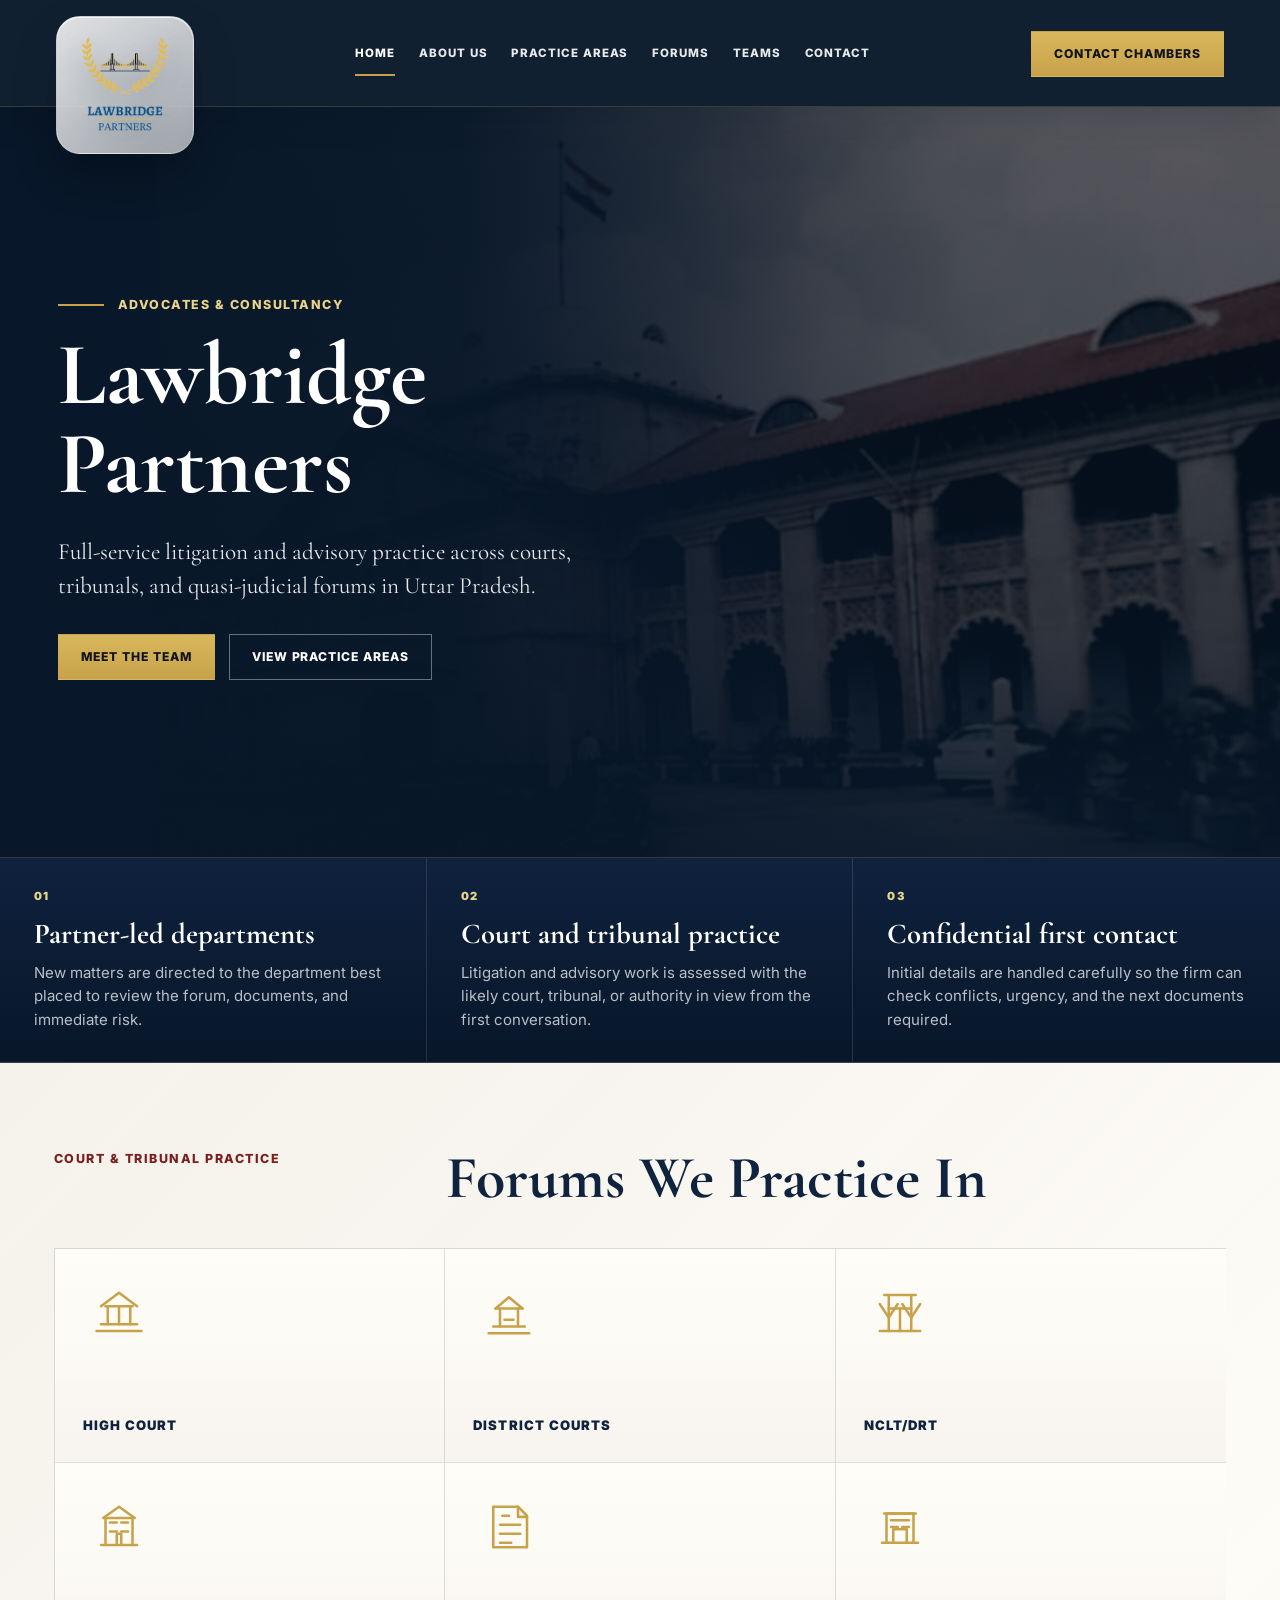
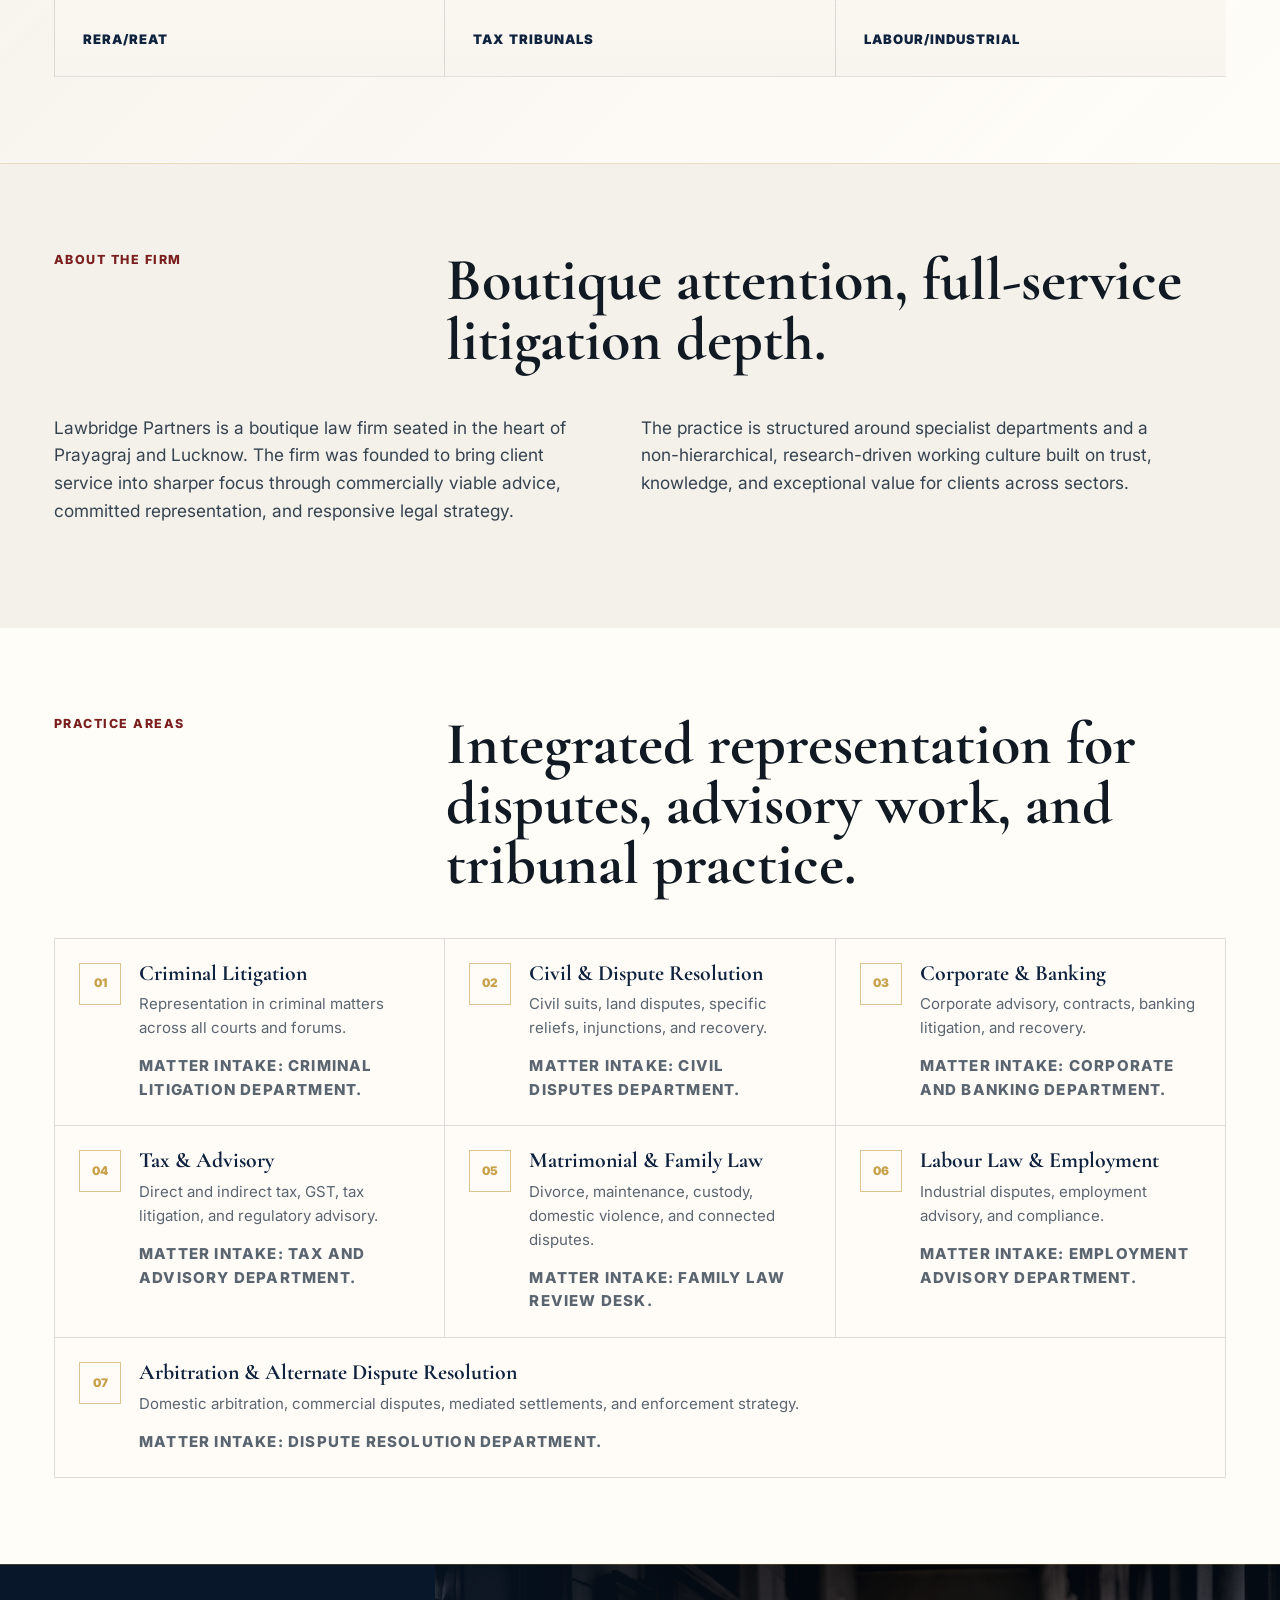
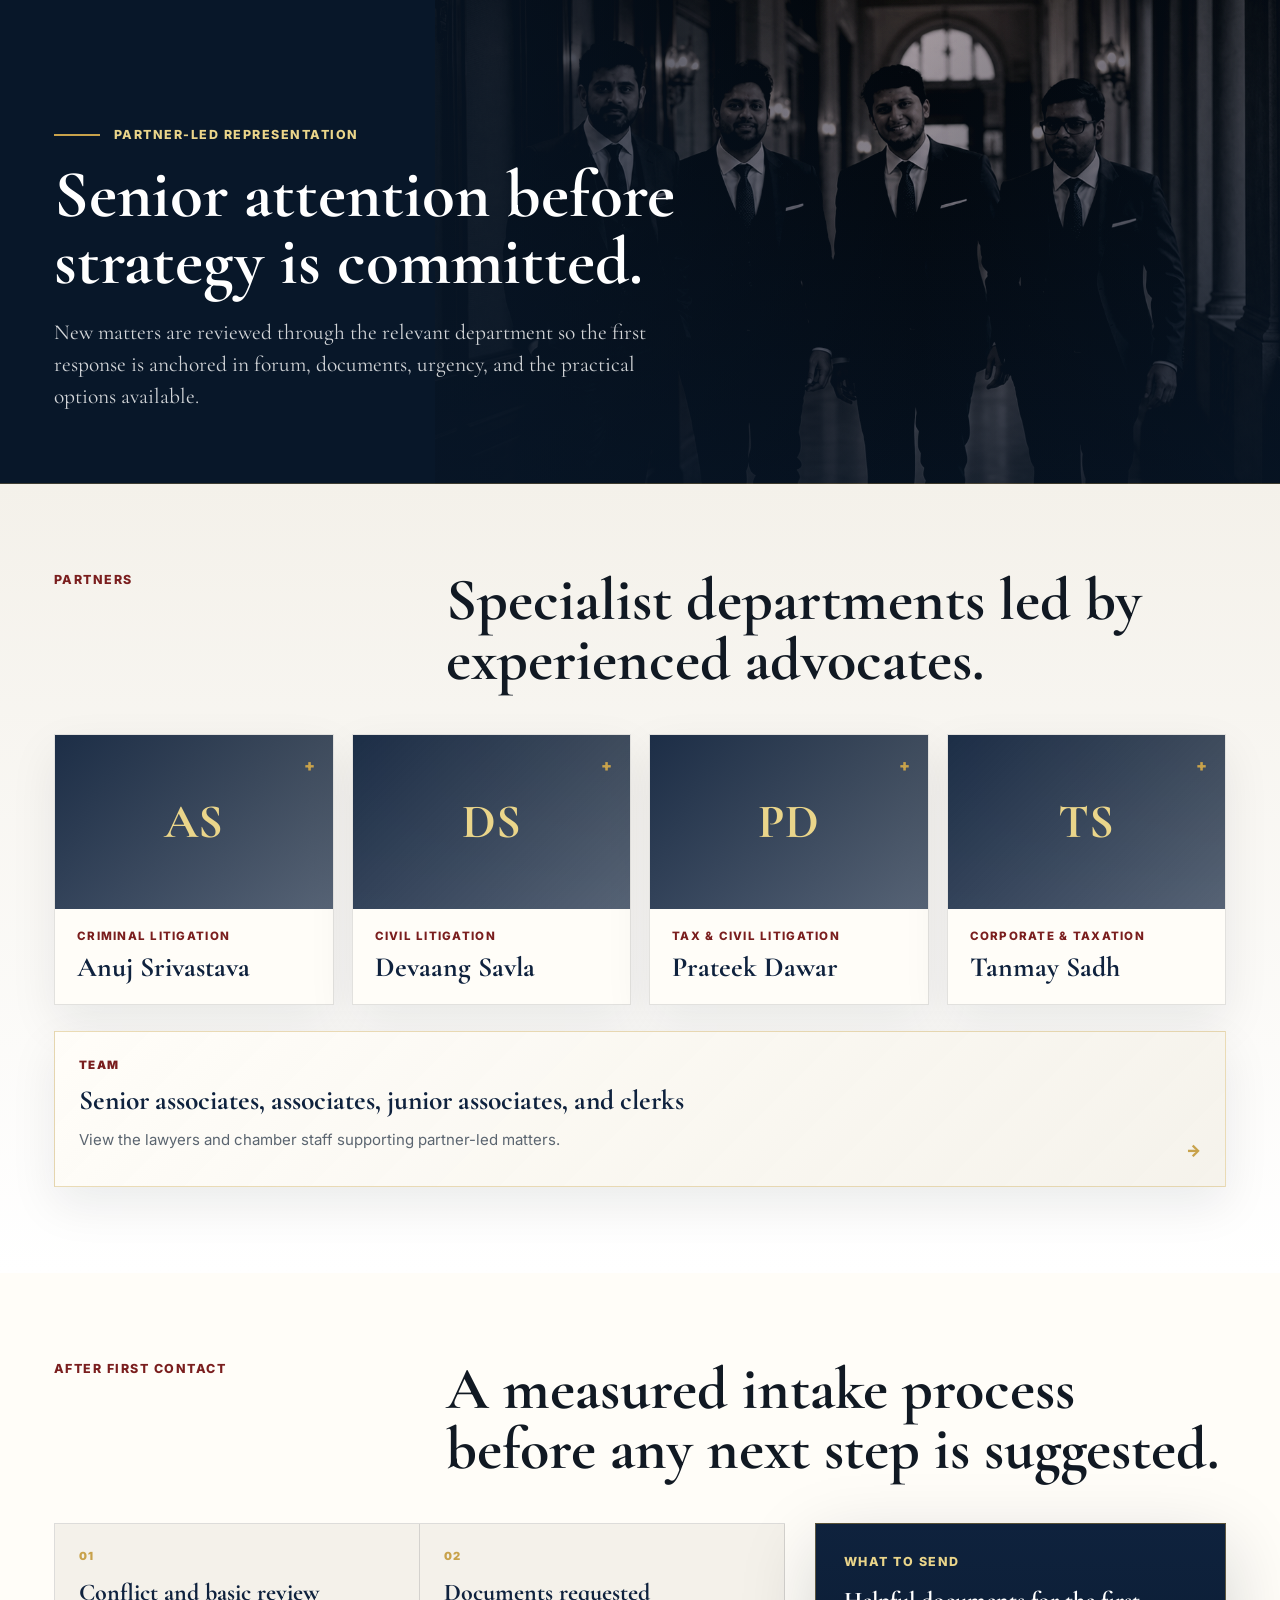
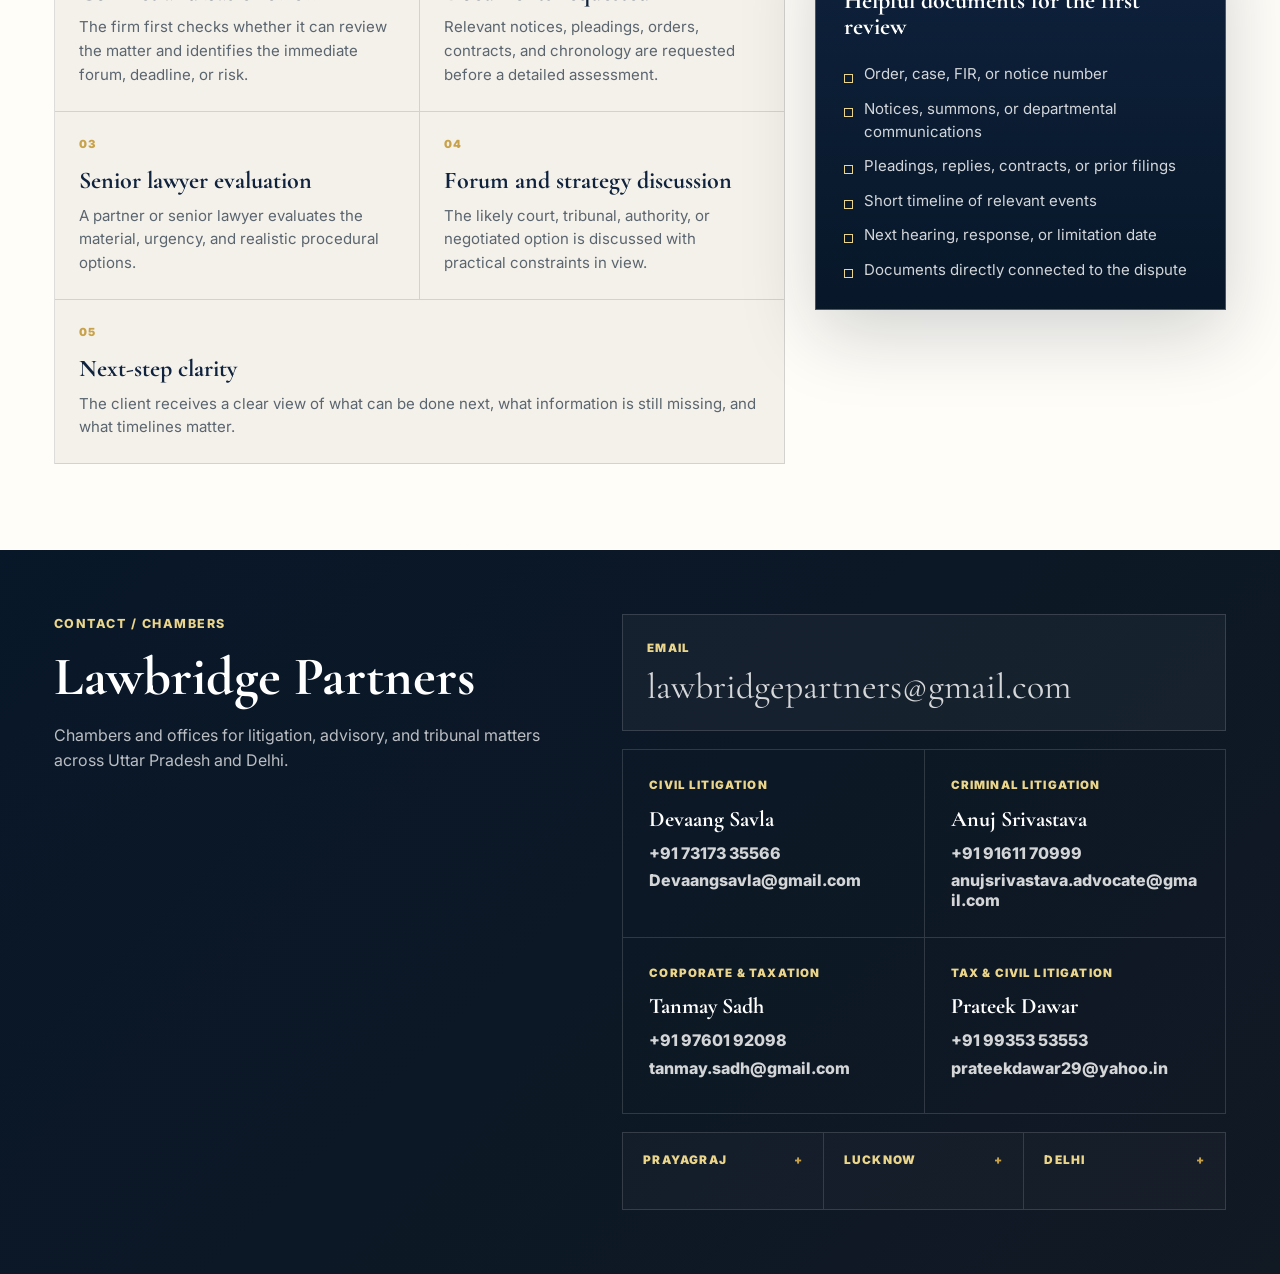
==== index.html @ be235911 "Add team page and refine contact hierarchy" ====
<!doctype html>
<html lang="en">
  <head>
    <meta charset="utf-8">
    <meta name="viewport" content="width=device-width, initial-scale=1">
    <title>Lawbridge Partners | Advocates & Consultancy</title>
    <meta
      name="description"
      content="Lawbridge Partners is a full-service litigation and advisory law firm based in Prayagraj and Lucknow, Uttar Pradesh."
    >
    <link rel="preconnect" href="https://fonts.googleapis.com">
    <link rel="preconnect" href="https://fonts.gstatic.com" crossorigin>
    <link
      href="https://fonts.googleapis.com/css2?family=Cormorant+Garamond:wght@500;600;700&family=Inter:wght@400;500;600;700&display=swap"
      rel="stylesheet"
    >
    <link rel="stylesheet" href="styles.css">
  </head>
  <body>
    <header class="site-header" aria-label="Primary navigation">
      <a class="brand-link" href="#top" aria-label="Lawbridge Partners home">
        <img src="assets/lawbridge-logo-header.png" alt="Lawbridge Partners" class="brand-logo">
      </a>
      <nav class="site-navigation" aria-label="Main menu">
        <a href="#top" aria-current="page">Home</a>
        <a href="#about">About Us</a>
        <a href="#practice">Practice Areas</a>
        <a href="#forums">Forums</a>
        <a href="#partners">Teams</a>
        <a href="#contact">Contact</a>
      </nav>
      <a class="header-action" href="#contact">Contact Chambers</a>
    </header>

    <main id="top">
      <section class="hero-section" aria-labelledby="hero-title">
        <div class="hero-copy">
          <p class="hero-label">Advocates & Consultancy</p>
          <h1 id="hero-title">Lawbridge Partners</h1>
          <p class="hero-lede">
            Full-service litigation and advisory practice across courts, tribunals, and
            quasi-judicial forums in Uttar Pradesh.
          </p>
          <div class="hero-actions" aria-label="Primary actions">
            <a class="primary-button" href="#partners">Meet the Team</a>
            <a class="secondary-button" href="#practice">View Practice Areas</a>
          </div>
        </div>
        <img
          class="hero-image"
          src="assets/allahabad-high-court-hero.png"
          alt="Allahabad High Court frontage treated as a dark institutional hero image"
        >
      </section>

      <section class="decision-band" aria-label="How Lawbridge Partners receives new matters">
        <article>
          <span>01</span>
          <h2>Partner-led departments</h2>
          <p>New matters are directed to the department best placed to review the forum, documents, and immediate risk.</p>
        </article>
        <article>
          <span>02</span>
          <h2>Court and tribunal practice</h2>
          <p>Litigation and advisory work is assessed with the likely court, tribunal, or authority in view from the first conversation.</p>
        </article>
        <article>
          <span>03</span>
          <h2>Confidential first contact</h2>
          <p>Initial details are handled carefully so the firm can check conflicts, urgency, and the next documents required.</p>
        </article>
      </section>

      <section class="forum-strip" id="forums" aria-labelledby="forums-title">
        <div class="forum-strip-heading">
          <p class="section-label">Court & Tribunal Practice</p>
          <h2 id="forums-title">Forums We Practice In</h2>
        </div>
        <ul class="forum-items">
          <li>
            <svg class="forum-glyph" viewBox="0 0 64 64" aria-hidden="true" focusable="false">
              <path d="M12 48h40" />
              <path d="M16 42h32" />
              <path d="M20 26h24" />
              <path d="M22 42V26" />
              <path d="M32 42V26" />
              <path d="M42 42V26" />
              <path d="M16 26 32 14l16 12" />
            </svg>
            <span>High Court</span>
          </li>
          <li>
            <svg class="forum-glyph" viewBox="0 0 64 64" aria-hidden="true" focusable="false">
              <path d="M14 50h36" />
              <path d="M18 44h28" />
              <path d="M20 28h24" />
              <path d="M24 44V28" />
              <path d="M40 44V28" />
              <path d="M20 28 32 18l12 10" />
              <path d="M28 38h8" />
            </svg>
            <span>District Courts</span>
          </li>
          <li>
            <svg class="forum-glyph" viewBox="0 0 64 64" aria-hidden="true" focusable="false">
              <path d="M18 16h28" />
              <path d="M22 16v32" />
              <path d="M42 16v32" />
              <path d="M14 48h36" />
              <path d="M22 28h20" />
              <path d="M32 28v20" />
              <path d="M14 24l8 12 8-12" />
              <path d="M34 24l8 12 8-12" />
            </svg>
            <span>NCLT/DRT</span>
          </li>
          <li>
            <svg class="forum-glyph" viewBox="0 0 64 64" aria-hidden="true" focusable="false">
              <path d="M16 48h32" />
              <path d="M20 48V24h24v24" />
              <path d="M24 28h6" />
              <path d="M34 28h6" />
              <path d="M24 36h6" />
              <path d="M34 36h6" />
              <path d="M30 48V38h4v10" />
              <path d="M18 24 32 14l14 10" />
            </svg>
            <span>RERA/REAT</span>
          </li>
          <li>
            <svg class="forum-glyph" viewBox="0 0 64 64" aria-hidden="true" focusable="false">
              <path d="M18 14h22l8 8v28H18z" />
              <path d="M40 14v9h8" />
              <path d="M24 30h18" />
              <path d="M24 38h18" />
              <path d="M24 46h10" />
              <path d="M26 22h6" />
            </svg>
            <span>Tax Tribunals</span>
          </li>
          <li>
            <svg class="forum-glyph" viewBox="0 0 64 64" aria-hidden="true" focusable="false">
              <path d="M16 46h32" />
              <path d="M20 46V20h24v26" />
              <path d="M26 46V34h12v12" />
              <path d="M24 26h16" />
              <path d="M24 32h6" />
              <path d="M34 32h6" />
              <path d="M18 20h28" />
            </svg>
            <span>Labour/Industrial</span>
          </li>
        </ul>
      </section>

      <section class="content-section about-section" id="about" aria-labelledby="about-title">
        <div class="section-heading">
          <p class="section-label">About the Firm</p>
          <h2 id="about-title">Boutique attention, full-service litigation depth.</h2>
        </div>
        <div class="about-grid">
          <p>
            Lawbridge Partners is a boutique law firm seated in the heart of Prayagraj and
            Lucknow. The firm was founded to bring client service into sharper focus through
            commercially viable advice, committed representation, and responsive legal strategy.
          </p>
          <p>
            The practice is structured around specialist departments and a non-hierarchical,
            research-driven working culture built on trust, knowledge, and exceptional value for
            clients across sectors.
          </p>
        </div>
      </section>

      <section class="content-section practice-section" id="practice" aria-labelledby="practice-title">
        <div class="section-heading">
          <p class="section-label">Practice Areas</p>
          <h2 id="practice-title">Integrated representation for disputes, advisory work, and tribunal practice.</h2>
        </div>
        <div class="practice-grid">
          <article class="practice-card">
            <span class="practice-icon" aria-hidden="true">01</span>
            <div>
              <h3>Criminal Litigation</h3>
              <p>Representation in criminal matters across all courts and forums.</p>
              <p class="practice-routing">Matter intake: criminal litigation department.</p>
            </div>
          </article>
          <article class="practice-card">
            <span class="practice-icon" aria-hidden="true">02</span>
            <div>
              <h3>Civil & Dispute Resolution</h3>
              <p>Civil suits, land disputes, specific reliefs, injunctions, and recovery.</p>
              <p class="practice-routing">Matter intake: civil disputes department.</p>
            </div>
          </article>
          <article class="practice-card">
            <span class="practice-icon" aria-hidden="true">03</span>
            <div>
              <h3>Corporate & Banking</h3>
              <p>Corporate advisory, contracts, banking litigation, and recovery.</p>
              <p class="practice-routing">Matter intake: corporate and banking department.</p>
            </div>
          </article>
          <article class="practice-card">
            <span class="practice-icon" aria-hidden="true">04</span>
            <div>
              <h3>Tax & Advisory</h3>
              <p>Direct and indirect tax, GST, tax litigation, and regulatory advisory.</p>
              <p class="practice-routing">Matter intake: tax and advisory department.</p>
            </div>
          </article>
          <article class="practice-card">
            <span class="practice-icon" aria-hidden="true">05</span>
            <div>
              <h3>Matrimonial & Family Law</h3>
              <p>Divorce, maintenance, custody, domestic violence, and connected disputes.</p>
              <p class="practice-routing">Matter intake: family law review desk.</p>
            </div>
          </article>
          <article class="practice-card">
            <span class="practice-icon" aria-hidden="true">06</span>
            <div>
              <h3>Labour Law & Employment</h3>
              <p>Industrial disputes, employment advisory, and compliance.</p>
              <p class="practice-routing">Matter intake: employment advisory department.</p>
            </div>
          </article>
          <article class="practice-card practice-card-wide">
            <span class="practice-icon" aria-hidden="true">07</span>
            <div>
              <h3>Arbitration & Alternate Dispute Resolution</h3>
              <p>Domestic arbitration, commercial disputes, mediated settlements, and enforcement strategy.</p>
              <p class="practice-routing">Matter intake: dispute resolution department.</p>
            </div>
          </article>
        </div>
      </section>

      <section class="partner-led-visual-section" aria-labelledby="partner-led-title">
        <img
          src="assets/partners-led-silhouette.png"
          alt="Four Lawbridge Partners in a court corridor, treated as a dark silhouette"
          class="partner-led-image"
        >
        <div class="partner-led-content">
          <p class="hero-label">Partner-Led Representation</p>
          <h2 id="partner-led-title">Senior attention before strategy is committed.</h2>
          <p>
            New matters are reviewed through the relevant department so the first response is
            anchored in forum, documents, urgency, and the practical options available.
          </p>
        </div>
      </section>

      <section class="content-section partners-section" id="partners" aria-labelledby="partners-title">
        <div class="section-heading">
          <p class="section-label">Partners</p>
          <h2 id="partners-title">Specialist departments led by experienced advocates.</h2>
        </div>
        <div class="partners-list">
          <details class="partner-card">
            <summary>
              <span class="partner-monogram" aria-hidden="true">AS</span>
              <span class="partner-summary">
                <span>Criminal Litigation</span>
                <strong>Anuj Srivastava</strong>
              </span>
            </summary>
            <div class="partner-copy">
              <span>Criminal Litigation</span>
              <h3>Anuj Srivastava</h3>
              <p>Founding Partner heading criminal litigation before the High Court and District/Sessions Courts.</p>
              <p class="partner-detail">Profile preview: criminal litigation, court craft, land-related disputes, development authority matters, state corporation disputes, and motor accident claims.</p>
            </div>
          </details>
          <details class="partner-card">
            <summary>
              <span class="partner-monogram" aria-hidden="true">DS</span>
              <span class="partner-summary">
                <span>Civil Litigation</span>
                <strong>Devaang Savla</strong>
              </span>
            </summary>
            <div class="partner-copy">
              <span>Civil Litigation</span>
              <h3>Devaang Savla</h3>
              <p>Founding Partner heading civil litigation, with advanced study at the University of Oxford.</p>
              <p class="partner-detail">Profile preview: civil litigation, procedural strategy, legal education, constitutional and procedural writing, and dispute preparation across forums.</p>
            </div>
          </details>
          <details class="partner-card">
            <summary>
              <span class="partner-monogram" aria-hidden="true">PD</span>
              <span class="partner-summary">
                <span>Tax & Civil Litigation</span>
                <strong>Prateek Dawar</strong>
              </span>
            </summary>
            <div class="partner-copy">
              <span>Tax & Civil Litigation</span>
              <h3>Prateek Dawar</h3>
              <p>Panel counsel for Central Goods and Services Tax Department before the Allahabad High Court.</p>
              <p class="partner-detail">Profile preview: complex civil and tax litigation, GST department matters, High Court representation, and forum diversification.</p>
            </div>
          </details>
          <details class="partner-card">
            <summary>
              <span class="partner-monogram" aria-hidden="true">TS</span>
              <span class="partner-summary">
                <span>Corporate & Taxation</span>
                <strong>Tanmay Sadh</strong>
              </span>
            </summary>
            <div class="partner-copy">
              <span>Corporate & Taxation</span>
              <h3>Tanmay Sadh</h3>
              <p>Heads the corporate and taxation team across advisory, litigation, and tribunal practice.</p>
              <p class="partner-detail">Profile preview: direct and indirect taxation, corporate litigation, GST, insolvency, banking, real estate, and tribunal practice.</p>
            </div>
          </details>
        </div>
        <div class="team-link-panel" aria-label="Lawbridge wider team links">
          <a class="team-link-card" href="team.html#team">
            <span>Team</span>
            <strong>Senior associates, associates, junior associates, and clerks</strong>
            <em>View the lawyers and chamber staff supporting partner-led matters.</em>
          </a>
        </div>
      </section>

      <section class="content-section intake-section" aria-labelledby="intake-title">
        <div class="section-heading">
          <p class="section-label">After First Contact</p>
          <h2 id="intake-title">A measured intake process before any next step is suggested.</h2>
        </div>
        <div class="intake-grid">
          <div class="process-list" aria-label="What happens after contacting Lawbridge Partners">
            <article>
              <span>01</span>
              <h3>Conflict and basic review</h3>
              <p>The firm first checks whether it can review the matter and identifies the immediate forum, deadline, or risk.</p>
            </article>
            <article>
              <span>02</span>
              <h3>Documents requested</h3>
              <p>Relevant notices, pleadings, orders, contracts, and chronology are requested before a detailed assessment.</p>
            </article>
            <article>
              <span>03</span>
              <h3>Senior lawyer evaluation</h3>
              <p>A partner or senior lawyer evaluates the material, urgency, and realistic procedural options.</p>
            </article>
            <article>
              <span>04</span>
              <h3>Forum and strategy discussion</h3>
              <p>The likely court, tribunal, authority, or negotiated option is discussed with practical constraints in view.</p>
            </article>
            <article>
              <span>05</span>
              <h3>Next-step clarity</h3>
              <p>The client receives a clear view of what can be done next, what information is still missing, and what timelines matter.</p>
            </article>
          </div>
          <aside class="send-checklist" aria-labelledby="send-checklist-title">
            <p class="section-label">What to Send</p>
            <h3 id="send-checklist-title">Helpful documents for the first review</h3>
            <ul>
              <li>Order, case, FIR, or notice number</li>
              <li>Notices, summons, or departmental communications</li>
              <li>Pleadings, replies, contracts, or prior filings</li>
              <li>Short timeline of relevant events</li>
              <li>Next hearing, response, or limitation date</li>
              <li>Documents directly connected to the dispute</li>
            </ul>
          </aside>
        </div>
      </section>

      <section class="contact-section" id="contact" aria-labelledby="contact-title">
        <div class="contact-heading">
          <p class="section-label">Contact / Chambers</p>
          <h2 id="contact-title">Lawbridge Partners</h2>
          <p>
            Chambers and offices for litigation, advisory, and tribunal matters across
            Uttar Pradesh and Delhi.
          </p>
        </div>
        <div class="contact-panel" aria-label="Contact details">
          <div class="contact-email-card">
            <span>Email</span>
            <a href="mailto:lawbridgepartners@gmail.com">lawbridgepartners@gmail.com</a>
          </div>
          <div class="partner-direct-grid" aria-label="Partner direct lines">
            <article class="partner-direct-card">
              <span>Civil Litigation</span>
              <h3>Devaang Savla</h3>
              <div class="partner-direct-links">
                <a href="tel:+917317335566">+91 73173 35566</a>
                <a href="mailto:Devaangsavla@gmail.com">Devaangsavla@gmail.com</a>
              </div>
            </article>
            <article class="partner-direct-card">
              <span>Criminal Litigation</span>
              <h3>Anuj Srivastava</h3>
              <div class="partner-direct-links">
                <a href="tel:+919161170999">+91 91611 70999</a>
                <a href="mailto:anujsrivastava.advocate@gmail.com">anujsrivastava.advocate@gmail.com</a>
              </div>
            </article>
            <article class="partner-direct-card">
              <span>Corporate &amp; Taxation</span>
              <h3>Tanmay Sadh</h3>
              <div class="partner-direct-links">
                <a href="tel:+919760192098">+91 97601 92098</a>
                <a href="mailto:tanmay.sadh@gmail.com">tanmay.sadh@gmail.com</a>
              </div>
            </article>
            <article class="partner-direct-card">
              <span>Tax &amp; Civil Litigation</span>
              <h3>Prateek Dawar</h3>
              <div class="partner-direct-links">
                <a href="tel:+919935353553">+91 99353 53553</a>
                <a href="mailto:prateekdawar29@yahoo.in">prateekdawar29@yahoo.in</a>
              </div>
            </article>
          </div>
          <div class="contact-office-grid" aria-label="Office addresses">
            <details class="contact-card">
              <summary>Prayagraj</summary>
              <p>Ground Floor, 18 Patrika Marg, Civil Lines, Prayagraj - 211001, Uttar Pradesh (India).</p>
            </details>
            <details class="contact-card">
              <summary>Lucknow</summary>
              <p>9/13, Vikas Nagar, Lucknow - 226022, Uttar Pradesh (India).</p>
              <p>153, Balajipuram, Matiyari, Near Jeep Showroom, Faizabad Rd., Lucknow - 226028, Uttar Pradesh (India).</p>
            </details>
            <details class="contact-card">
              <summary>Delhi</summary>
              <p>E-350, GF &amp; LGF, East of Kailash, New Delhi 110065.</p>
            </details>
          </div>
        </div>
      </section>
    </main>
  </body>
</html>
---- styles.css ----
:root {
  --ink: #111923;
  --legal-blue: #0f223e;
  --legal-blue-deep: #081729;
  --legal-blue-soft: #16375e;
  --brass: #c8a24b;
  --brass-soft: #ead58a;
  --maroon: #7a1e1e;
  --stone: #f4f1ea;
  --paper: #fffdf8;
  --white: #ffffff;
  --line: rgba(17, 25, 35, 0.14);
  --dark-line: rgba(255, 255, 255, 0.14);
  --muted-text: #5b6570;
  --dark-muted: rgba(255, 255, 255, 0.72);
  --shadow: 0 24px 70px rgba(8, 23, 41, 0.18);
  --serif: "Cormorant Garamond", Georgia, serif;
  --sans: "Inter", Arial, sans-serif;
}

* {
  box-sizing: border-box;
}

html {
  scroll-behavior: smooth;
}

body {
  margin: 0;
  background: var(--paper);
  color: var(--ink);
  font-family: var(--sans);
  font-size: 16px;
  line-height: 1.6;
}

main {
  overflow-x: clip;
}

img {
  max-width: 100%;
}

a {
  color: inherit;
  text-decoration: none;
}

a:focus-visible {
  outline: 3px solid var(--brass-soft);
  outline-offset: 4px;
}

#about,
#forums,
#practice,
#partners,
#team,
#contact,
#top {
  scroll-margin-top: 118px;
}

.site-header {
  position: sticky;
  top: 0;
  z-index: 20;
  display: grid;
  grid-template-columns: auto minmax(0, 1fr) auto;
  align-items: center;
  gap: 28px;
  min-height: 96px;
  padding: 8px 56px 6px;
  border-bottom: 1px solid rgba(200, 162, 75, 0.22);
  background: rgba(8, 23, 41, 0.96);
  box-shadow: 0 12px 30px rgba(8, 23, 41, 0.18);
  backdrop-filter: blur(16px);
}

.brand-link {
  position: relative;
  z-index: 2;
  display: inline-flex;
  justify-content: center;
  align-items: center;
  width: 138px;
  height: 138px;
  min-height: 138px;
  margin: 8px 0 -54px;
  border: 1px solid rgba(255, 255, 255, 0.26);
  border-radius: 24px;
  background:
    linear-gradient(145deg, rgba(255, 255, 255, 0.82), rgba(255, 255, 255, 0.42)),
    rgba(255, 255, 255, 0.32);
  box-shadow:
    inset 0 1px 0 rgba(255, 255, 255, 0.78),
    0 22px 40px rgba(0, 0, 0, 0.28);
  backdrop-filter: blur(18px);
  overflow: hidden;
}

.brand-logo {
  display: block;
  width: 116px;
  height: 116px;
  margin: 0;
  object-fit: contain;
  object-position: center;
  filter: drop-shadow(0 10px 12px rgba(8, 23, 41, 0.22));
}

.site-navigation {
  display: flex;
  flex-wrap: wrap;
  justify-content: center;
  gap: 4px 24px;
  color: rgba(255, 255, 255, 0.9);
  font-size: 0.72rem;
  font-weight: 800;
  letter-spacing: 0.08em;
  text-transform: uppercase;
}

.site-navigation a {
  min-height: 44px;
  display: inline-flex;
  align-items: center;
  border-bottom: 2px solid transparent;
  transition: color 180ms ease, border-color 180ms ease;
}

.site-navigation a:hover,
.site-navigation a[aria-current="page"] {
  border-color: var(--brass);
  color: var(--white);
}

.header-action,
.primary-button,
.secondary-button,
.partner-copy a {
  display: inline-flex;
  align-items: center;
  justify-content: center;
  min-height: 46px;
  padding: 0 22px;
  border: 1px solid transparent;
  font-size: 0.76rem;
  font-weight: 800;
  letter-spacing: 0.08em;
  text-transform: uppercase;
  transition: color 180ms ease, border-color 180ms ease, background 180ms ease, transform 180ms ease;
}

.header-action,
.primary-button {
  background: linear-gradient(180deg, #d8b75c, var(--brass));
  color: #111318;
}

.header-action:hover,
.primary-button:hover,
.partner-copy a:hover {
  transform: translateY(-1px);
}

.secondary-button {
  border-color: rgba(255, 255, 255, 0.38);
  color: var(--white);
}

.secondary-button:hover {
  border-color: var(--brass-soft);
  color: var(--brass-soft);
  transform: translateY(-1px);
}

.hero-section {
  position: relative;
  isolation: isolate;
  display: grid;
  align-items: center;
  min-height: calc(100svh - 150px);
  padding: 82px 58px 78px;
  overflow: hidden;
  background: var(--legal-blue-deep);
}

.hero-section::before,
.hero-section::after {
  content: "";
  position: absolute;
  inset: 0;
  pointer-events: none;
}

.hero-section::before {
  z-index: -2;
  background:
    linear-gradient(90deg, rgba(8, 23, 41, 0.99) 0%, rgba(8, 23, 41, 0.94) 36%, rgba(8, 23, 41, 0.68) 54%, rgba(8, 23, 41, 0.28) 76%, rgba(8, 23, 41, 0.12) 100%),
    linear-gradient(180deg, rgba(8, 23, 41, 0.28), rgba(8, 23, 41, 0.74));
}

.hero-section::after {
  z-index: -1;
  background:
    linear-gradient(180deg, rgba(8, 23, 41, 0) 72%, rgba(8, 23, 41, 0.58) 100%),
    linear-gradient(90deg, rgba(8, 23, 41, 0.72) 0%, rgba(8, 23, 41, 0.28) 34%, rgba(8, 23, 41, 0) 64%, rgba(8, 23, 41, 0.2) 100%);
}

.hero-image {
  position: absolute;
  inset: 0 0 0 12%;
  z-index: -3;
  width: 88%;
  height: 100%;
  max-width: none;
  object-fit: cover;
  object-position: right center;
  opacity: 0.95;
}

.hero-copy,
.content-section,
.contact-section {
  position: relative;
  z-index: 1;
  min-width: 0;
}

.hero-copy {
  max-width: 650px;
}

.hero-label,
.section-label {
  margin: 0 0 16px;
  color: var(--maroon);
  font-size: 0.78rem;
  font-weight: 800;
  letter-spacing: 0.12em;
  text-transform: uppercase;
}

.hero-label {
  display: inline-flex;
  align-items: center;
  gap: 14px;
  color: var(--brass-soft);
}

.hero-label::before {
  content: "";
  width: 46px;
  height: 2px;
  background: var(--brass);
}

h1,
h2,
h3,
p {
  margin-top: 0;
}

h1,
h2,
h3 {
  color: var(--ink);
  font-family: var(--serif);
  font-weight: 700;
  line-height: 1;
}

h1 {
  margin-bottom: 26px;
  color: var(--white);
  font-size: 5.55rem;
  overflow-wrap: break-word;
}

.hero-lede {
  max-width: 560px;
  margin-bottom: 30px;
  color: rgba(255, 255, 255, 0.9);
  font-family: var(--serif);
  font-size: 1.45rem;
  line-height: 1.48;
}

.hero-actions {
  display: flex;
  flex-wrap: wrap;
  gap: 14px;
}

.decision-band {
  display: grid;
  grid-template-columns: repeat(3, minmax(0, 1fr));
  border-top: 1px solid rgba(200, 162, 75, 0.24);
  border-bottom: 1px solid rgba(200, 162, 75, 0.24);
  background:
    linear-gradient(180deg, rgba(15, 34, 62, 0.98), rgba(8, 23, 41, 0.98)),
    var(--legal-blue-deep);
  color: var(--white);
}

.decision-band article {
  min-height: 168px;
  padding: 30px 34px;
  border-right: 1px solid rgba(255, 255, 255, 0.12);
}

.decision-band article:last-child {
  border-right: 0;
}

.decision-band span,
.process-list span {
  display: block;
  margin-bottom: 14px;
  color: var(--brass-soft);
  font-size: 0.7rem;
  font-weight: 900;
  letter-spacing: 0.12em;
  text-transform: uppercase;
}

.decision-band h2 {
  margin-bottom: 12px;
  color: var(--white);
  font-size: 1.8rem;
}

.decision-band p {
  margin-bottom: 0;
  color: var(--dark-muted);
  font-size: 0.94rem;
  line-height: 1.58;
}

.forum-strip {
  display: grid;
  gap: 40px;
  padding: 86px 54px;
  border-bottom: 1px solid rgba(200, 162, 75, 0.28);
  background:
    linear-gradient(135deg, rgba(244, 241, 234, 0.96), rgba(255, 253, 248, 0.98)),
    var(--paper);
}

.forum-strip-heading {
  display: grid;
  grid-template-columns: minmax(210px, 0.3fr) minmax(0, 0.7fr);
  gap: 58px;
  align-items: start;
}

.forum-strip-heading .section-label {
  margin: 0;
}

.forum-strip-heading h2 {
  max-width: 880px;
  margin-bottom: 0;
  color: var(--legal-blue);
  font-size: 3.75rem;
  line-height: 0.98;
}

.forum-items {
  display: grid;
  grid-template-columns: repeat(3, minmax(0, 1fr));
  margin: 0;
  padding: 0;
  list-style: none;
  border-top: 1px solid rgba(17, 25, 35, 0.13);
  border-left: 1px solid rgba(17, 25, 35, 0.13);
}

.forum-items li {
  display: flex;
  flex-direction: column;
  justify-content: space-between;
  min-height: 214px;
  padding: 28px;
  border-right: 1px solid rgba(17, 25, 35, 0.13);
  border-bottom: 1px solid rgba(17, 25, 35, 0.13);
  background:
    linear-gradient(180deg, rgba(255, 253, 248, 0.9), rgba(244, 241, 234, 0.66)),
    var(--paper);
  color: var(--legal-blue);
  font-size: 0.82rem;
  font-weight: 900;
  letter-spacing: 0.08em;
  line-height: 1.3;
  text-transform: uppercase;
}

.forum-items li:nth-child(3n) {
  border-right: 0;
}

.forum-glyph {
  width: 72px;
  height: 72px;
  color: var(--brass);
  stroke: currentColor;
  stroke-width: 2.25;
  stroke-linecap: round;
  stroke-linejoin: round;
  fill: none;
}

.forum-items span {
  display: block;
  max-width: 12rem;
}

.content-section {
  padding: 86px 54px;
}

.section-heading {
  display: grid;
  grid-template-columns: minmax(210px, 0.3fr) minmax(0, 0.7fr);
  gap: 58px;
  align-items: start;
  margin-bottom: 44px;
}

.section-heading h2 {
  max-width: 920px;
  margin-bottom: 0;
  font-size: 3.75rem;
}

.about-section {
  background: var(--stone);
}

.about-grid {
  display: grid;
  grid-template-columns: repeat(2, minmax(0, 1fr));
  gap: 54px;
  max-width: 1120px;
  color: #35424f;
  font-size: 1.08rem;
}

.practice-section {
  background: var(--paper);
}

.practice-grid {
  display: grid;
  grid-template-columns: repeat(3, minmax(0, 1fr));
  border-top: 1px solid var(--line);
  border-left: 1px solid var(--line);
}

.practice-card {
  display: flex;
  gap: 18px;
  min-height: 142px;
  padding: 24px;
  border-right: 1px solid var(--line);
  border-bottom: 1px solid var(--line);
  background: rgba(255, 253, 248, 0.82);
}

.practice-card-wide {
  grid-column: span 3;
  min-height: 118px;
}

.practice-icon {
  flex: 0 0 auto;
  display: inline-grid;
  place-items: center;
  width: 42px;
  height: 42px;
  border: 1px solid rgba(200, 162, 75, 0.62);
  color: var(--brass);
  font-size: 0.74rem;
  font-weight: 900;
}

.practice-card h3 {
  margin-bottom: 8px;
  color: var(--legal-blue);
  font-size: 1.36rem;
}

.practice-card p {
  margin-bottom: 0;
  color: var(--muted-text);
  font-size: 0.94rem;
  line-height: 1.58;
}

.practice-routing {
  margin-top: 14px;
  color: var(--maroon);
  font-size: 0.76rem;
  font-weight: 800;
  letter-spacing: 0.08em;
  line-height: 1.4;
  text-transform: uppercase;
}

.partners-section {
  background: linear-gradient(180deg, var(--stone), #ffffff);
}

.partner-led-visual-section {
  position: relative;
  isolation: isolate;
  min-height: 520px;
  display: grid;
  align-items: end;
  padding: 72px 54px;
  overflow: hidden;
  background: var(--legal-blue-deep);
  color: var(--white);
}

.partner-led-visual-section::before,
.partner-led-visual-section::after {
  content: "";
  position: absolute;
  inset: 0;
  pointer-events: none;
}

.partner-led-visual-section::before {
  z-index: -1;
  background:
    linear-gradient(90deg, rgba(8, 23, 41, 0.98) 0%, rgba(8, 23, 41, 0.68) 38%, rgba(8, 23, 41, 0.12) 72%, rgba(8, 23, 41, 0.42) 100%),
    linear-gradient(180deg, rgba(8, 23, 41, 0.08), rgba(8, 23, 41, 0.7));
}

.partner-led-visual-section::after {
  z-index: 0;
  border-top: 1px solid rgba(200, 162, 75, 0.28);
  border-bottom: 1px solid rgba(200, 162, 75, 0.28);
}

.partner-led-image {
  position: absolute;
  inset: 0 0 0 34%;
  z-index: -2;
  width: 66%;
  height: 100%;
  max-width: none;
  object-fit: cover;
  object-position: 60% top;
  opacity: 0.98;
  filter: brightness(1.14) contrast(1.02);
}

.partner-led-content {
  position: relative;
  z-index: 1;
  max-width: 680px;
}

.partner-led-content h2 {
  max-width: 680px;
  margin-bottom: 22px;
  color: var(--white);
  font-size: 4.2rem;
}

.partner-led-content p:last-child {
  max-width: 620px;
  margin-bottom: 0;
  color: rgba(255, 255, 255, 0.82);
  font-family: var(--serif);
  font-size: 1.34rem;
  line-height: 1.48;
}

.partners-list {
  display: grid;
  grid-template-columns: repeat(4, minmax(0, 1fr));
  gap: 18px;
}

.partner-card {
  border: 1px solid rgba(17, 25, 35, 0.12);
  background: var(--paper);
  box-shadow: 0 18px 44px rgba(17, 25, 35, 0.08);
}

.partner-card summary,
.contact-card summary {
  cursor: pointer;
  list-style: none;
}

.partner-card summary::-webkit-details-marker,
.contact-card summary::-webkit-details-marker {
  display: none;
}

.partner-card summary {
  display: grid;
}

.partner-summary {
  display: grid;
  gap: 8px;
  padding: 18px 22px 22px;
}

.partner-summary span {
  color: var(--maroon);
  font-size: 0.72rem;
  font-weight: 800;
  letter-spacing: 0.11em;
  text-transform: uppercase;
}

.partner-summary strong {
  color: var(--legal-blue);
  font-family: var(--serif);
  font-size: 1.74rem;
  line-height: 1;
}

.partner-card summary::after,
.contact-card summary::after {
  content: "+";
  color: var(--brass);
  font-family: var(--sans);
  font-weight: 900;
}

.partner-card summary::after {
  position: absolute;
  right: 18px;
  top: 18px;
}

.partner-card[open] summary::after,
.contact-card[open] summary::after {
  content: "-";
}

.partner-card summary {
  position: relative;
}

.partner-monogram {
  display: grid;
  place-items: center;
  min-height: 174px;
  background:
    linear-gradient(135deg, rgba(15, 34, 62, 0.94), rgba(15, 34, 62, 0.7)),
    linear-gradient(180deg, rgba(200, 162, 75, 0.22), rgba(200, 162, 75, 0));
  color: var(--brass-soft);
  font-family: var(--serif);
  font-size: 3rem;
  font-weight: 700;
}

.partner-copy {
  padding: 0 22px 24px;
}

.partner-copy span {
  display: block;
  margin-bottom: 8px;
  color: var(--maroon);
  font-size: 0.72rem;
  font-weight: 800;
  letter-spacing: 0.11em;
  text-transform: uppercase;
}

.partner-copy h3 {
  margin-bottom: 12px;
  color: var(--legal-blue);
  font-size: 1.72rem;
}

.partner-copy p {
  margin-bottom: 12px;
  color: var(--muted-text);
  font-size: 0.94rem;
  line-height: 1.6;
}

.partner-detail {
  padding-top: 14px;
  border-top: 1px solid var(--line);
}

.partner-copy a {
  min-height: 38px;
  padding: 0;
  border: 0;
  color: var(--brass);
}

.partner-copy a::after {
  content: "->";
  margin-left: 9px;
}

.team-link-panel {
  display: grid;
  grid-template-columns: repeat(2, minmax(0, 1fr));
  gap: 18px;
  margin-top: 26px;
}

.team-link-card {
  position: relative;
  min-height: 156px;
  padding: 24px;
  border: 1px solid rgba(200, 162, 75, 0.38);
  background:
    linear-gradient(135deg, rgba(255, 253, 248, 0.96), rgba(244, 241, 234, 0.88)),
    var(--paper);
  box-shadow: 0 18px 44px rgba(17, 25, 35, 0.08);
  transition: border-color 180ms ease, box-shadow 180ms ease, transform 180ms ease;
}

.team-link-card::after {
  content: "->";
  position: absolute;
  right: 24px;
  bottom: 22px;
  color: var(--brass);
  font-weight: 900;
}

.team-link-card:hover {
  border-color: rgba(200, 162, 75, 0.72);
  box-shadow: 0 24px 54px rgba(17, 25, 35, 0.12);
  transform: translateY(-2px);
}

.team-link-card span {
  display: block;
  margin-bottom: 12px;
  color: var(--maroon);
  font-size: 0.72rem;
  font-weight: 900;
  letter-spacing: 0.11em;
  text-transform: uppercase;
}

.team-link-card strong {
  display: block;
  max-width: 560px;
  margin-bottom: 12px;
  color: var(--legal-blue);
  font-family: var(--serif);
  font-size: 1.72rem;
  line-height: 1.08;
}

.team-link-card em {
  display: block;
  max-width: 560px;
  padding-right: 28px;
  color: var(--muted-text);
  font-size: 0.94rem;
  font-style: normal;
  line-height: 1.58;
}

.team-link-card:only-child {
  grid-column: 1 / -1;
}

.team-link-card:only-child strong,
.team-link-card:only-child em {
  max-width: 780px;
}

.team-page-hero {
  display: grid;
  align-items: end;
  min-height: 420px;
  padding: 112px 54px 72px;
  background:
    linear-gradient(90deg, rgba(8, 23, 41, 0.98), rgba(15, 34, 62, 0.84)),
    var(--legal-blue-deep);
  color: var(--white);
}

.team-page-hero > div {
  max-width: 840px;
}

.team-page-hero .section-label {
  color: var(--brass-soft);
}

.team-page-hero h1 {
  margin-bottom: 18px;
  color: var(--white);
}

.team-page-hero p:last-child {
  max-width: 700px;
  margin-bottom: 0;
  color: var(--dark-muted);
  font-family: var(--serif);
  font-size: 1.35rem;
  line-height: 1.48;
}

.team-directory-section {
  background: linear-gradient(180deg, var(--stone), var(--paper));
}

.team-directory-grid {
  display: grid;
  grid-template-columns: minmax(0, 1fr);
  border-top: 1px solid var(--line);
  border-left: 1px solid var(--line);
}

.team-group {
  min-height: 184px;
  padding: 24px;
  border-right: 1px solid var(--line);
  border-bottom: 1px solid var(--line);
  background: rgba(255, 253, 248, 0.82);
}

.team-group-partners {
  min-height: 168px;
  background: linear-gradient(135deg, rgba(255, 253, 248, 0.96), rgba(236, 229, 214, 0.58));
}

.team-directory-lower {
  display: grid;
  grid-template-areas:
    "senior associates"
    "junior associates"
    "clerks associates";
  grid-template-columns: minmax(240px, 0.42fr) minmax(0, 0.58fr);
}

.team-group-senior {
  grid-area: senior;
}

.team-group-associates {
  grid-area: associates;
  min-height: 100%;
  background: rgba(255, 253, 248, 0.92);
}

.team-group-associates ul,
.team-group-partners ul {
  grid-template-columns: repeat(2, minmax(0, 1fr));
  column-gap: 24px;
}

.team-group-junior {
  grid-area: junior;
  background: rgba(250, 247, 240, 0.88);
}

.team-group-clerks {
  grid-area: clerks;
  min-height: 148px;
  background: rgba(250, 247, 240, 0.78);
}

.team-group span {
  display: block;
  margin-bottom: 14px;
  color: var(--maroon);
  font-size: 0.72rem;
  font-weight: 900;
  letter-spacing: 0.11em;
  text-transform: uppercase;
}

.team-group ul {
  display: grid;
  gap: 8px;
  margin: 0;
  padding: 0;
  list-style: none;
}

.team-group li {
  color: var(--legal-blue);
  font-family: var(--serif);
  font-size: 1.36rem;
  font-weight: 700;
  line-height: 1.12;
}

.intake-section {
  background: var(--paper);
}

.intake-grid {
  display: grid;
  grid-template-columns: minmax(0, 0.64fr) minmax(280px, 0.36fr);
  gap: 30px;
  align-items: start;
}

.process-list {
  display: grid;
  grid-template-columns: repeat(2, minmax(0, 1fr));
  border-top: 1px solid var(--line);
  border-left: 1px solid var(--line);
}

.process-list article {
  min-height: 168px;
  padding: 24px;
  border-right: 1px solid var(--line);
  border-bottom: 1px solid var(--line);
  background: var(--stone);
}

.process-list article:last-child {
  grid-column: span 2;
  min-height: 136px;
}

.process-list span {
  color: var(--brass);
}

.process-list h3,
.send-checklist h3 {
  margin-bottom: 10px;
  color: var(--legal-blue);
  font-size: 1.5rem;
  line-height: 1.08;
}

.process-list p {
  margin-bottom: 0;
  color: var(--muted-text);
  font-size: 0.94rem;
  line-height: 1.58;
}

.send-checklist {
  padding: 28px;
  border: 1px solid rgba(200, 162, 75, 0.42);
  background:
    linear-gradient(180deg, rgba(15, 34, 62, 0.97), rgba(8, 23, 41, 0.97)),
    var(--legal-blue-deep);
  color: var(--white);
  box-shadow: var(--shadow);
}

.send-checklist .section-label {
  color: var(--brass-soft);
}

.send-checklist h3 {
  color: var(--white);
}

.send-checklist ul {
  display: grid;
  gap: 12px;
  margin: 24px 0 0;
  padding: 0;
  list-style: none;
}

.send-checklist li {
  position: relative;
  padding-left: 20px;
  color: rgba(255, 255, 255, 0.82);
  font-size: 0.94rem;
  line-height: 1.5;
}

.send-checklist li::before {
  content: "";
  position: absolute;
  top: 0.68em;
  left: 0;
  width: 7px;
  height: 7px;
  border: 1px solid var(--brass-soft);
}

.contact-section {
  display: grid;
  grid-template-columns: minmax(0, 0.46fr) minmax(0, 0.54fr);
  gap: 54px;
  align-items: start;
  padding: 64px 54px;
  background:
    linear-gradient(135deg, rgba(8, 23, 41, 0.98), rgba(17, 25, 35, 0.96)),
    var(--ink);
  color: var(--white);
}

.contact-section .section-label {
  color: var(--brass-soft);
}

.contact-section h2 {
  margin-bottom: 18px;
  color: var(--white);
  font-size: 3.4rem;
}

.contact-heading p:last-child {
  max-width: 560px;
  margin-bottom: 0;
  color: var(--dark-muted);
}

.contact-panel {
  display: grid;
  gap: 18px;
}

.contact-email-card {
  display: grid;
  gap: 10px;
  padding: 24px;
  border: 1px solid var(--dark-line);
  background: rgba(255, 255, 255, 0.04);
}

.contact-email-card span,
.partner-direct-card span {
  color: var(--brass-soft);
  font-size: 0.72rem;
  font-weight: 900;
  letter-spacing: 0.1em;
  text-transform: uppercase;
}

.contact-email-card a {
  color: var(--white);
  font-family: var(--serif);
  font-size: clamp(1.38rem, 2.8vw, 2.35rem);
  line-height: 1.08;
  overflow-wrap: anywhere;
}

.partner-direct-grid {
  display: grid;
  grid-template-columns: repeat(2, minmax(0, 1fr));
  border-top: 1px solid var(--dark-line);
  border-left: 1px solid var(--dark-line);
}

.partner-direct-card {
  display: grid;
  align-content: start;
  gap: 12px;
  min-height: 176px;
  padding: 26px;
  border-right: 1px solid var(--dark-line);
  border-bottom: 1px solid var(--dark-line);
}

.partner-direct-card h3 {
  margin: 0;
  color: var(--white);
  font-size: 1.38rem;
  line-height: 1.12;
}

.partner-direct-links {
  display: grid;
  gap: 8px;
  align-self: end;
}

.partner-direct-card a {
  align-self: end;
  color: rgba(255, 255, 255, 0.86);
  font-weight: 800;
  line-height: 1.24;
  overflow-wrap: anywhere;
}

.contact-office-grid {
  display: grid;
  grid-template-columns: repeat(3, minmax(0, 1fr));
  border: 1px solid var(--dark-line);
  background: rgba(255, 255, 255, 0.025);
}

.contact-card {
  display: grid;
  align-content: start;
  gap: 8px;
  min-height: 76px;
  padding: 18px 20px;
  border-right: 1px solid var(--dark-line);
}

.contact-card:last-child {
  border-right: 0;
}

.contact-card summary {
  display: flex;
  align-items: center;
  justify-content: space-between;
  gap: 18px;
  color: var(--brass-soft);
  font-size: 0.74rem;
  font-weight: 900;
  letter-spacing: 0.1em;
  text-transform: uppercase;
}

.contact-panel p,
.contact-panel a {
  margin: 0;
  color: rgba(255, 255, 255, 0.82);
  overflow-wrap: anywhere;
}

.contact-card p:first-of-type,
.contact-card a:first-of-type {
  margin-top: 14px;
}

.contact-panel a:hover {
  color: var(--brass-soft);
}

@media (min-width: 1300px) {
  h1 {
    font-size: 6.35rem;
  }

  .hero-lede {
    font-size: 1.6rem;
  }
}

@media (max-width: 1120px) {
  .site-header {
    grid-template-columns: auto minmax(0, 1fr);
    padding-right: 30px;
    padding-left: 30px;
  }

  .header-action {
    display: none;
  }

  .site-navigation {
    justify-content: end;
    gap: 4px 16px;
  }

  .hero-section {
    padding-right: 38px;
    padding-left: 38px;
  }

  .forum-items {
    grid-template-columns: repeat(2, minmax(0, 1fr));
  }

  .forum-items li:nth-child(3n) {
    border-right: 1px solid rgba(17, 25, 35, 0.13);
  }

  .forum-items li:nth-child(2n) {
    border-right: 0;
  }

  .decision-band {
    grid-template-columns: repeat(2, minmax(0, 1fr));
  }

  .decision-band article:nth-child(2n) {
    border-right: 0;
  }

  .decision-band article:last-child {
    grid-column: span 2;
    border-top: 1px solid rgba(255, 255, 255, 0.12);
  }

  .content-section,
  .contact-section,
  .forum-strip,
  .partner-led-visual-section {
    padding-right: 38px;
    padding-left: 38px;
  }

  .section-heading,
  .forum-strip-heading,
  .about-grid,
  .contact-section {
    grid-template-columns: minmax(0, 1fr);
  }

  .practice-grid,
  .partners-list,
  .team-link-panel,
  .process-list,
  .partner-direct-grid,
  .contact-office-grid {
    grid-template-columns: repeat(2, minmax(0, 1fr));
  }

  .partner-direct-card:nth-child(2n),
  .contact-card {
    grid-column: auto;
  }

  .intake-grid {
    grid-template-columns: minmax(0, 1fr);
  }

  .practice-card-wide {
    grid-column: span 2;
  }

  .team-page-hero {
    padding-right: 38px;
    padding-left: 38px;
  }

  .contact-card:nth-child(2) {
    border-right: 0;
  }

  .partner-direct-card:nth-child(2n) {
    border-right: 0;
  }

  .contact-card:last-child {
    grid-column: span 2;
    border-top: 1px solid var(--dark-line);
  }
}

@media (max-width: 760px) {
  #about,
  #forums,
  #practice,
  #partners,
  #team,
  #contact,
  #top {
    scroll-margin-top: 154px;
  }

  .site-header {
    grid-template-columns: minmax(0, 1fr);
    gap: 8px;
    min-height: 126px;
    padding: 8px 18px 12px;
  }

  .brand-link {
    justify-content: center;
    width: 112px;
    height: 112px;
    min-height: 112px;
    margin: 0 auto 8px;
    border-radius: 20px;
  }

  .brand-logo {
    width: 96px;
    height: 96px;
    margin: 0;
  }

  .site-navigation {
    display: grid;
    grid-template-columns: repeat(2, minmax(0, 1fr));
    justify-content: stretch;
    gap: 0 6px;
    width: 100%;
    font-size: 0.66rem;
  }

  .site-navigation a {
    justify-content: center;
    min-height: 42px;
    text-align: center;
  }

  .hero-section {
    min-height: calc(100svh - 220px);
    padding: 72px 24px 62px;
  }

  .hero-copy {
    width: 100%;
    max-width: 520px;
  }

  .hero-image {
    inset: 0;
    width: 100%;
    opacity: 0.38;
    object-position: 62% center;
  }

  .hero-section::before {
    background: linear-gradient(90deg, rgba(8, 23, 41, 0.96), rgba(8, 23, 41, 0.82));
  }

  h1 {
    font-size: 3rem;
  }

  .hero-lede {
    font-size: 1.22rem;
  }

  .hero-actions {
    display: grid;
  }

  .primary-button,
  .secondary-button {
    width: 100%;
  }

  .forum-strip {
    gap: 32px;
  }

  .forum-items {
    grid-template-columns: minmax(0, 1fr);
  }

  .forum-items li,
  .forum-items li:nth-child(2n),
  .forum-items li:nth-child(3n) {
    border-right: 0;
  }

  .content-section,
  .contact-section,
  .forum-strip,
  .partner-led-visual-section {
    padding: 64px 24px;
  }

  .partner-led-visual-section {
    min-height: 560px;
    align-items: center;
  }

  .partner-led-image {
    inset: 0;
    width: 100%;
    object-position: 62% center;
    opacity: 0.64;
  }

  .partner-led-content h2 {
    font-size: 2.64rem;
    line-height: 1.05;
  }

  .partner-led-content p:last-child {
    font-size: 1.12rem;
  }

  .decision-band,
  .process-list {
    grid-template-columns: minmax(0, 1fr);
  }

  .decision-band article,
  .decision-band article:nth-child(2n),
  .decision-band article:last-child {
    grid-column: auto;
    min-height: auto;
    border-right: 0;
  }

  .decision-band article + article {
    border-top: 1px solid rgba(255, 255, 255, 0.12);
  }

  .section-heading {
    gap: 18px;
    margin-bottom: 32px;
  }

  .section-heading h2,
  .contact-section h2 {
    font-size: 2.42rem;
    line-height: 1.06;
  }

  .about-grid,
  .practice-grid,
  .partners-list,
  .team-link-panel,
  .team-directory-grid,
  .process-list,
  .partner-direct-grid,
  .contact-office-grid {
    grid-template-columns: minmax(0, 1fr);
  }

  .practice-card,
  .practice-card-wide,
  .team-group-wide,
  .team-group-large,
  .process-list article:last-child,
  .partner-direct-card,
  .contact-card:last-child {
    grid-column: auto;
  }

  .team-page-hero {
    min-height: 380px;
    padding: 78px 24px 58px;
  }

  .team-page-hero h1 {
    font-size: 3rem;
  }

  .team-page-hero p:last-child {
    font-size: 1.14rem;
  }

  .team-link-card strong {
    font-size: 1.42rem;
  }

  .team-group {
    min-height: auto;
  }

  .team-directory-lower,
  .team-group-associates ul,
  .team-group-partners ul {
    grid-template-columns: minmax(0, 1fr);
  }

  .team-directory-lower {
    grid-template-areas:
      "senior"
      "associates"
      "junior"
      "clerks";
  }

  .practice-card {
    min-height: auto;
    padding: 22px;
  }

  .partner-copy p {
    min-height: auto;
  }

  .partner-direct-card,
  .partner-direct-card:nth-child(2n) {
    border-right: 0;
  }

  .contact-card,
  .contact-card:nth-child(2),
  .contact-card:last-child {
    border-right: 0;
    border-top: 1px solid var(--dark-line);
  }

  .contact-card:first-child {
    border-top: 0;
  }
}

@media (max-width: 420px) {
  .site-navigation {
    grid-template-columns: repeat(2, minmax(0, 1fr));
    gap: 0 4px;
    font-size: 0.56rem;
  }

  .hero-copy {
    max-width: 100%;
  }

  h1 {
    max-width: 100%;
    font-size: 2rem;
    line-height: 1.08;
  }

  .hero-lede {
    max-width: 100%;
    font-size: 1.1rem;
  }
}

@media (max-width: 560px) {
  .site-navigation {
    grid-template-columns: minmax(0, 1fr);
    overflow: clip;
  }

  .hero-copy {
    width: 100%;
    max-width: 320px;
  }

  h1 {
    max-width: 100%;
    font-size: 2rem;
    line-height: 1.08;
  }

  .hero-lede {
    max-width: 100%;
    font-size: 1.1rem;
    overflow-wrap: break-word;
  }

  .hero-actions,
  .primary-button,
  .secondary-button {
    max-width: 100%;
  }
}

@media (prefers-reduced-motion: reduce) {
  *,
  *::before,
  *::after {
    scroll-behavior: auto !important;
    transition-duration: 0.01ms !important;
    animation-duration: 0.01ms !important;
    animation-iteration-count: 1 !important;
  }
}
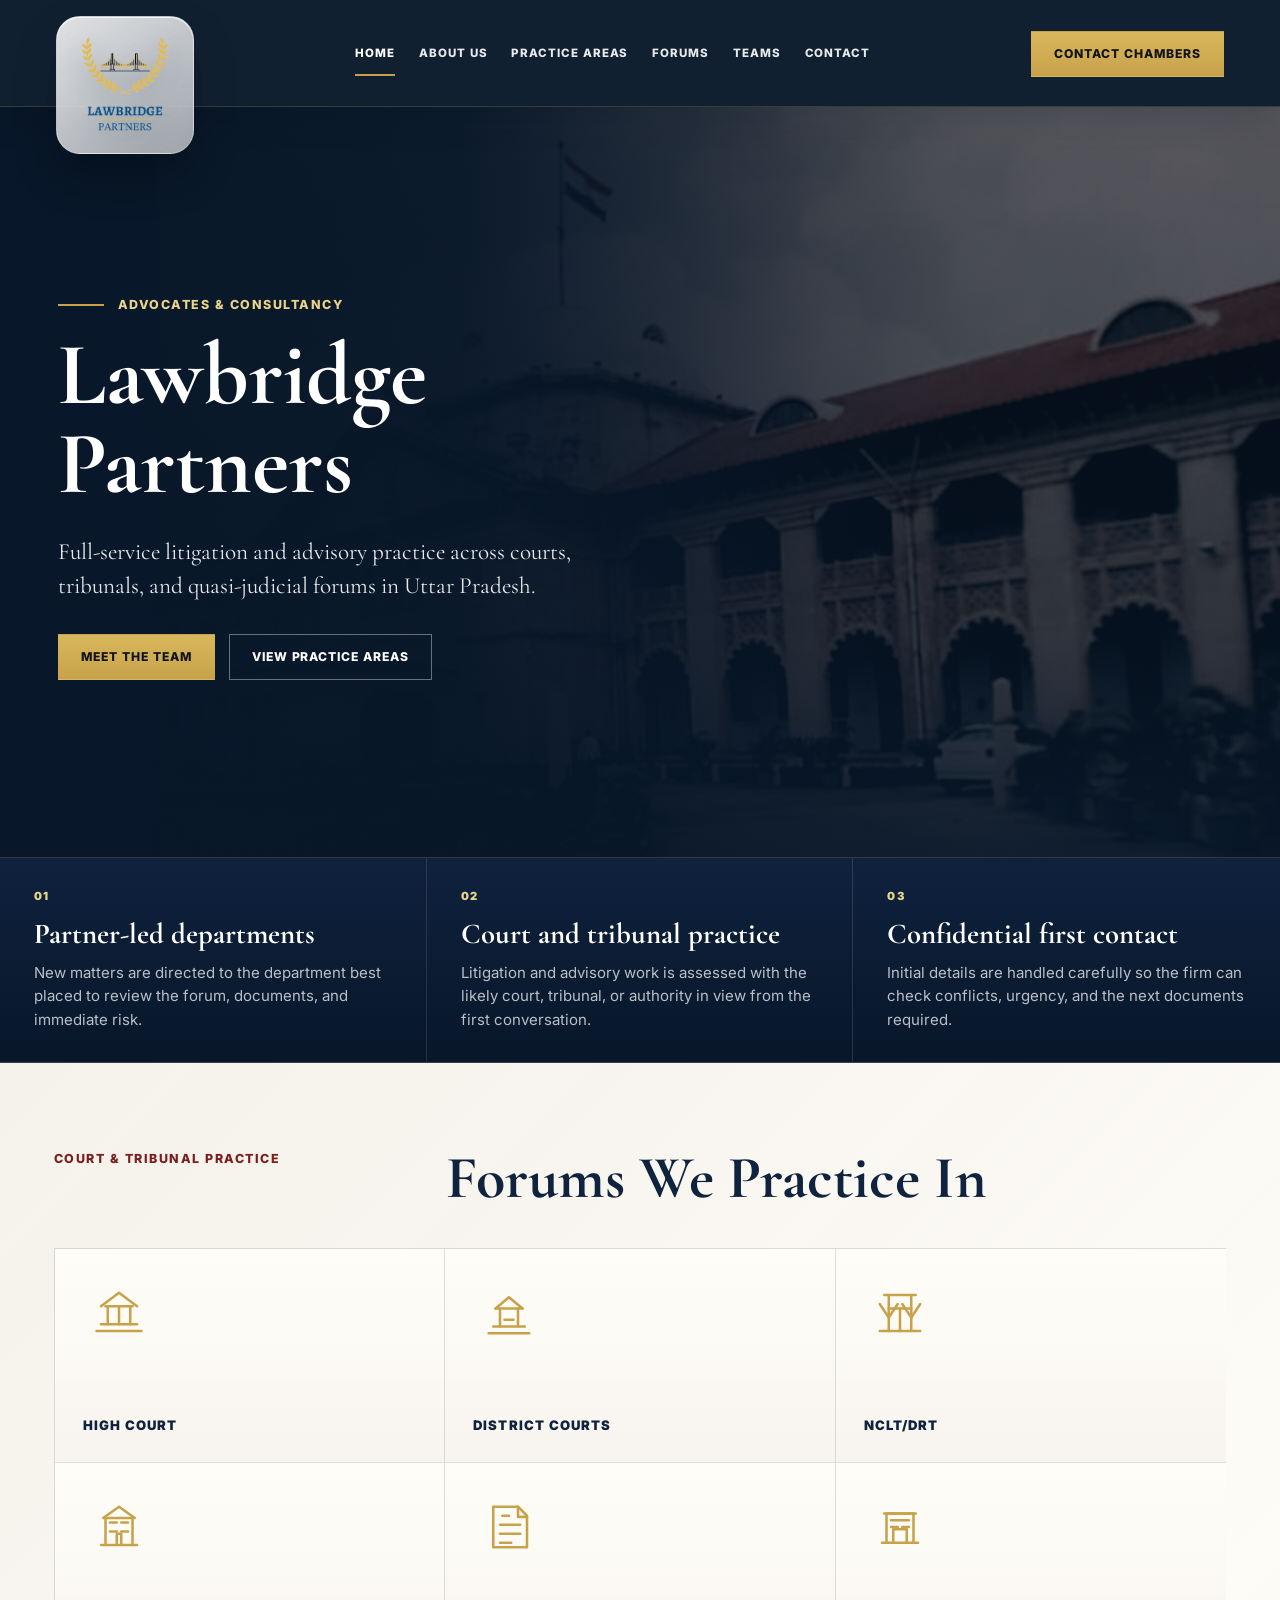
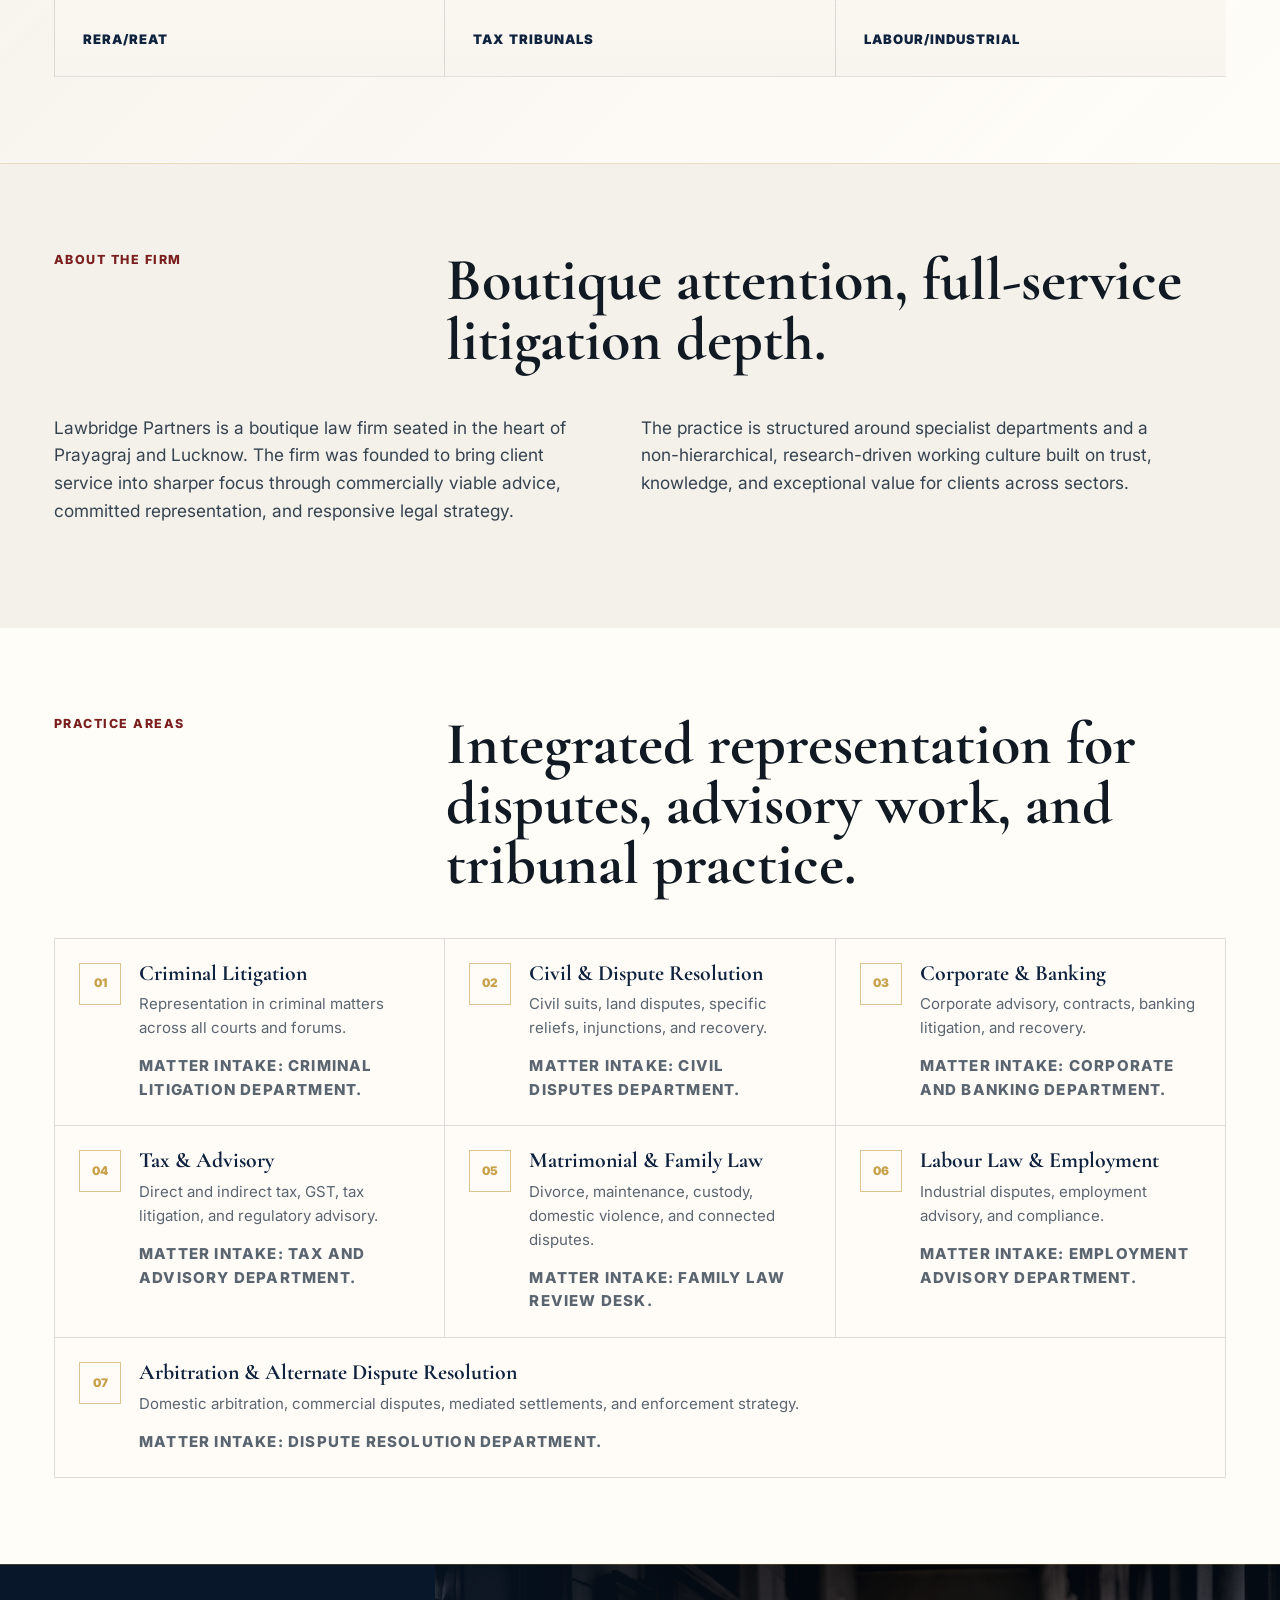
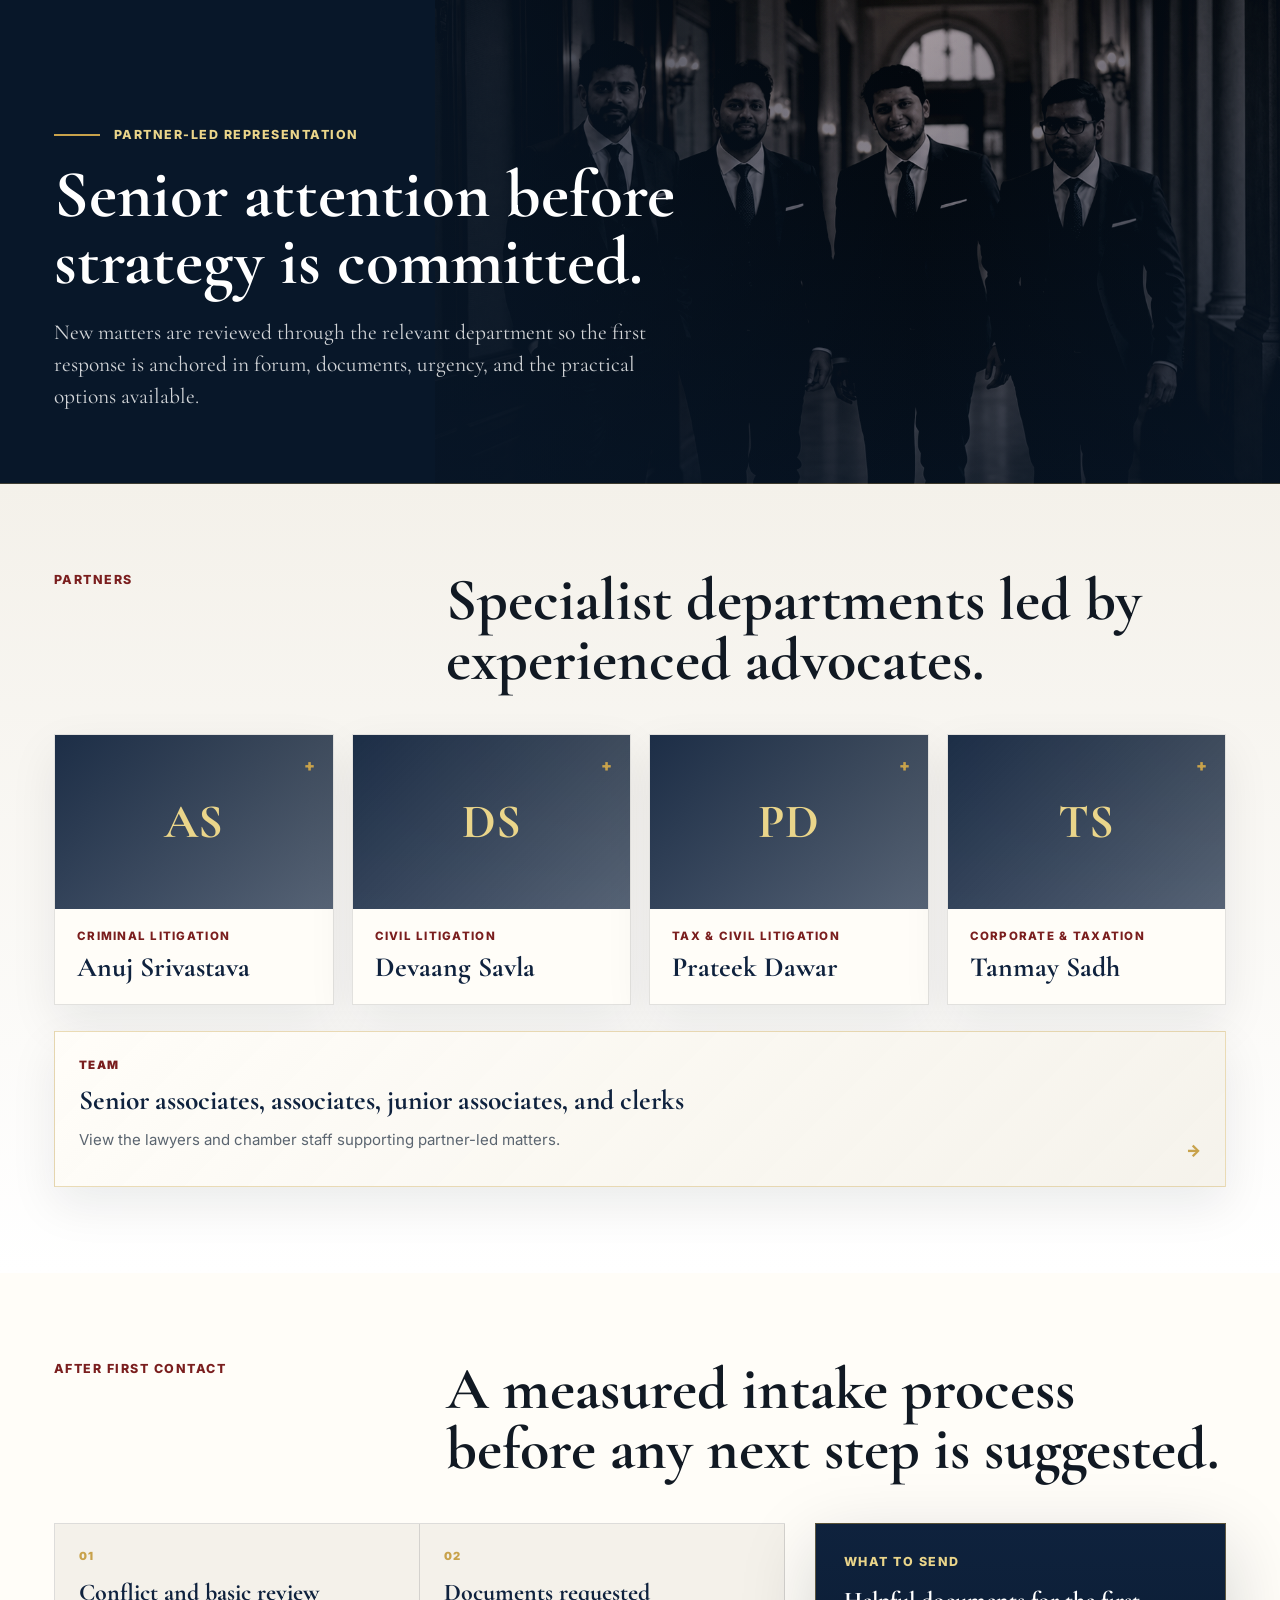
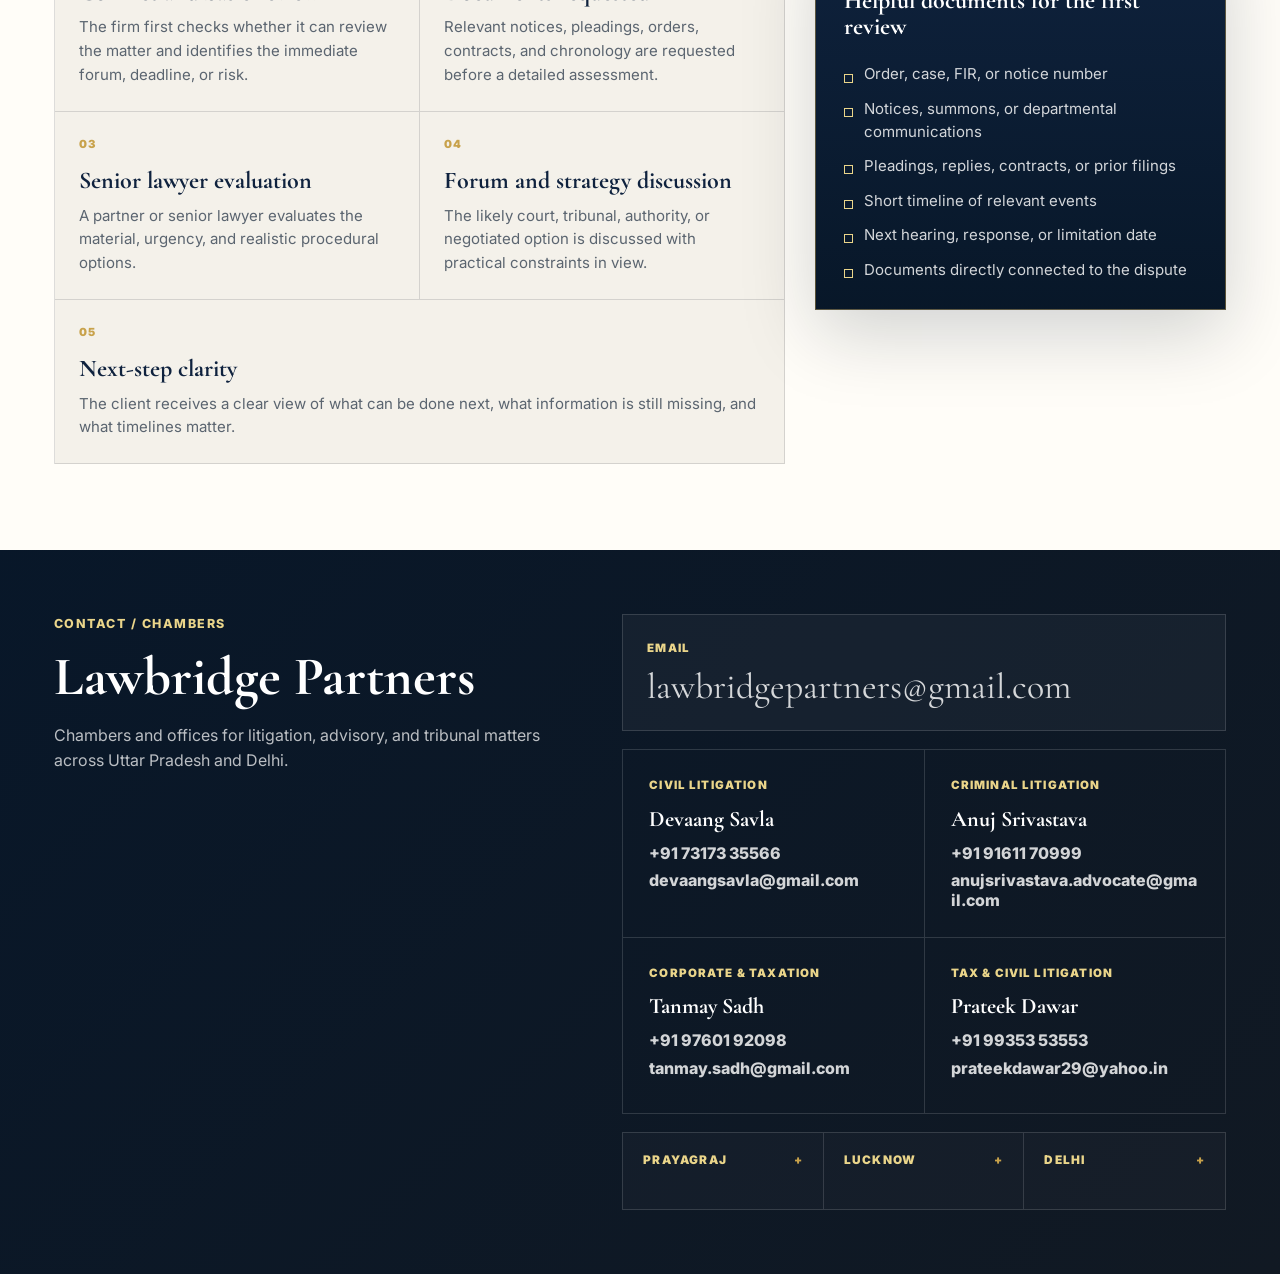
==== commit 1934cb54: "Correct Devaang email casing" ====
--- a/index.html
+++ b/index.html
@@ -397,7 +397,7 @@
               <h3>Devaang Savla</h3>
               <div class="partner-direct-links">
                 <a href="tel:+917317335566">+91 73173 35566</a>
-                <a href="mailto:Devaangsavla@gmail.com">Devaangsavla@gmail.com</a>
+                <a href="mailto:devaangsavla@gmail.com">devaangsavla@gmail.com</a>
               </div>
             </article>
             <article class="partner-direct-card">
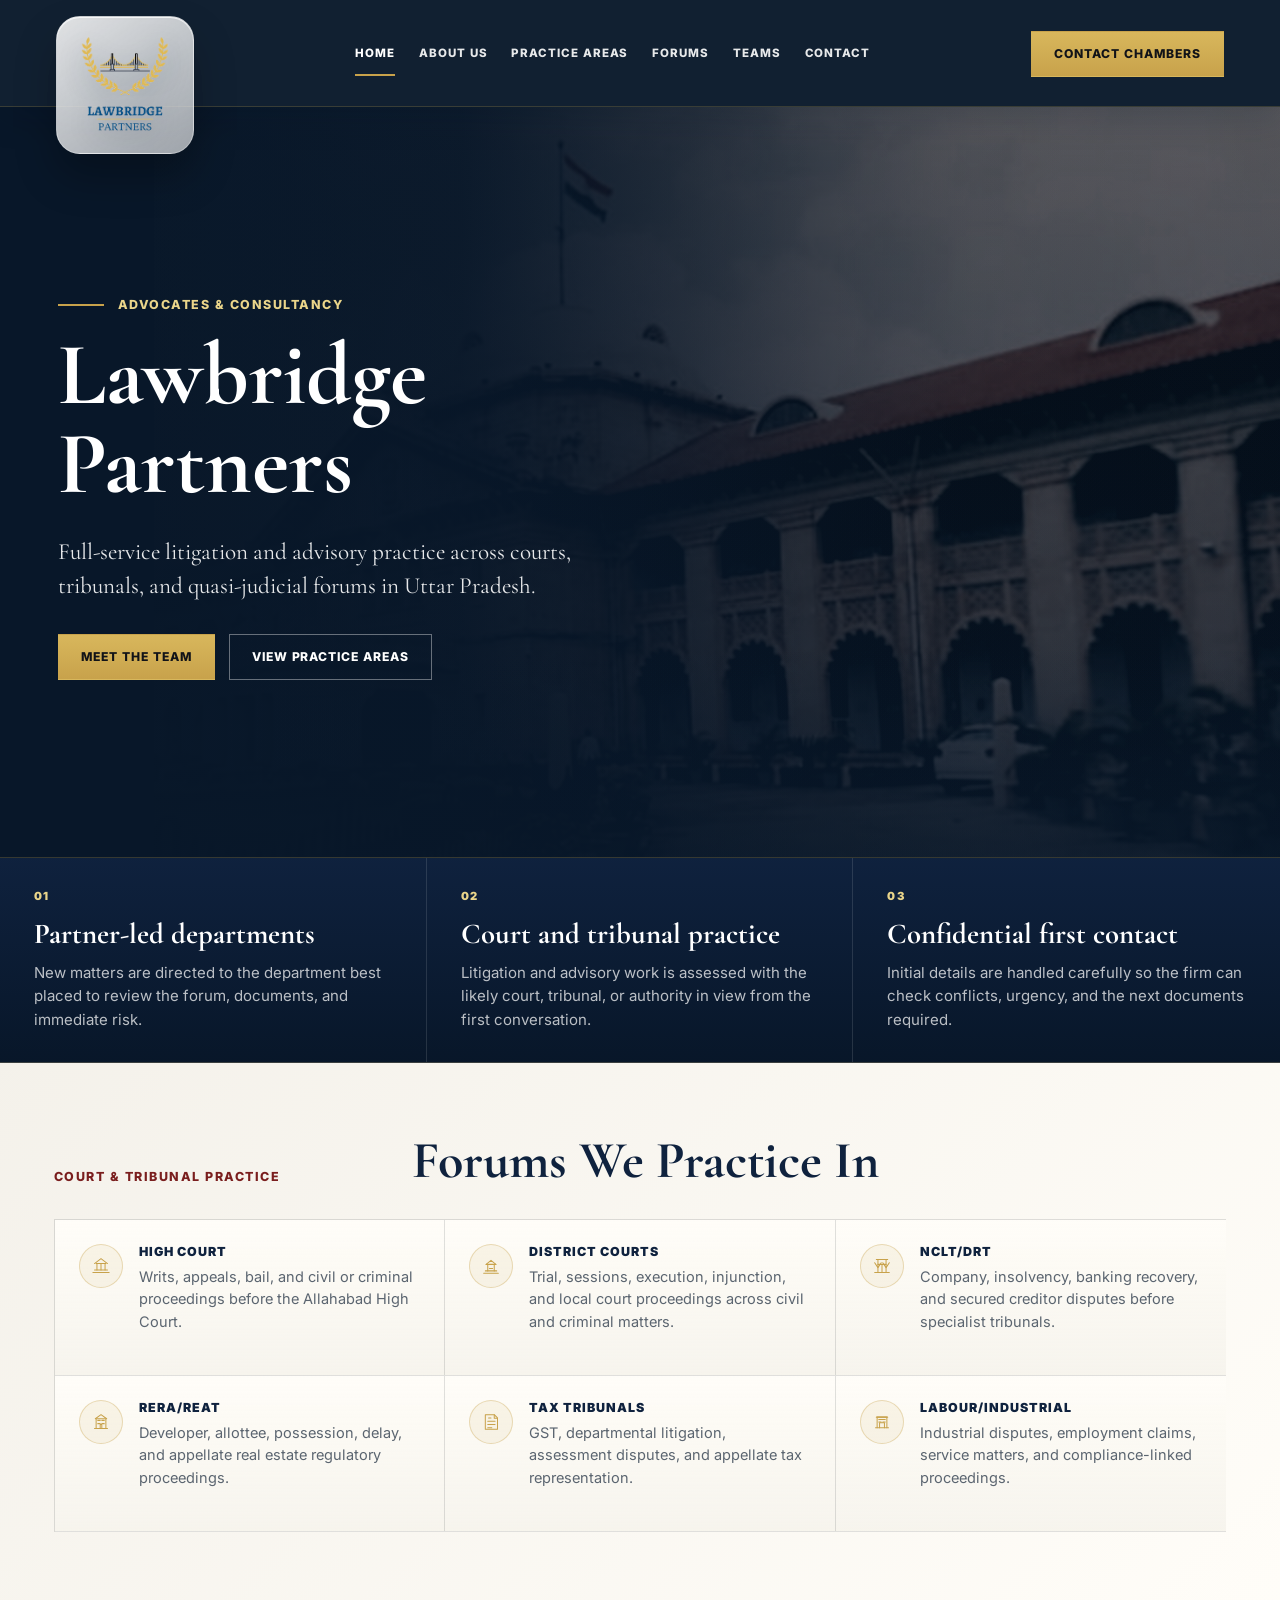
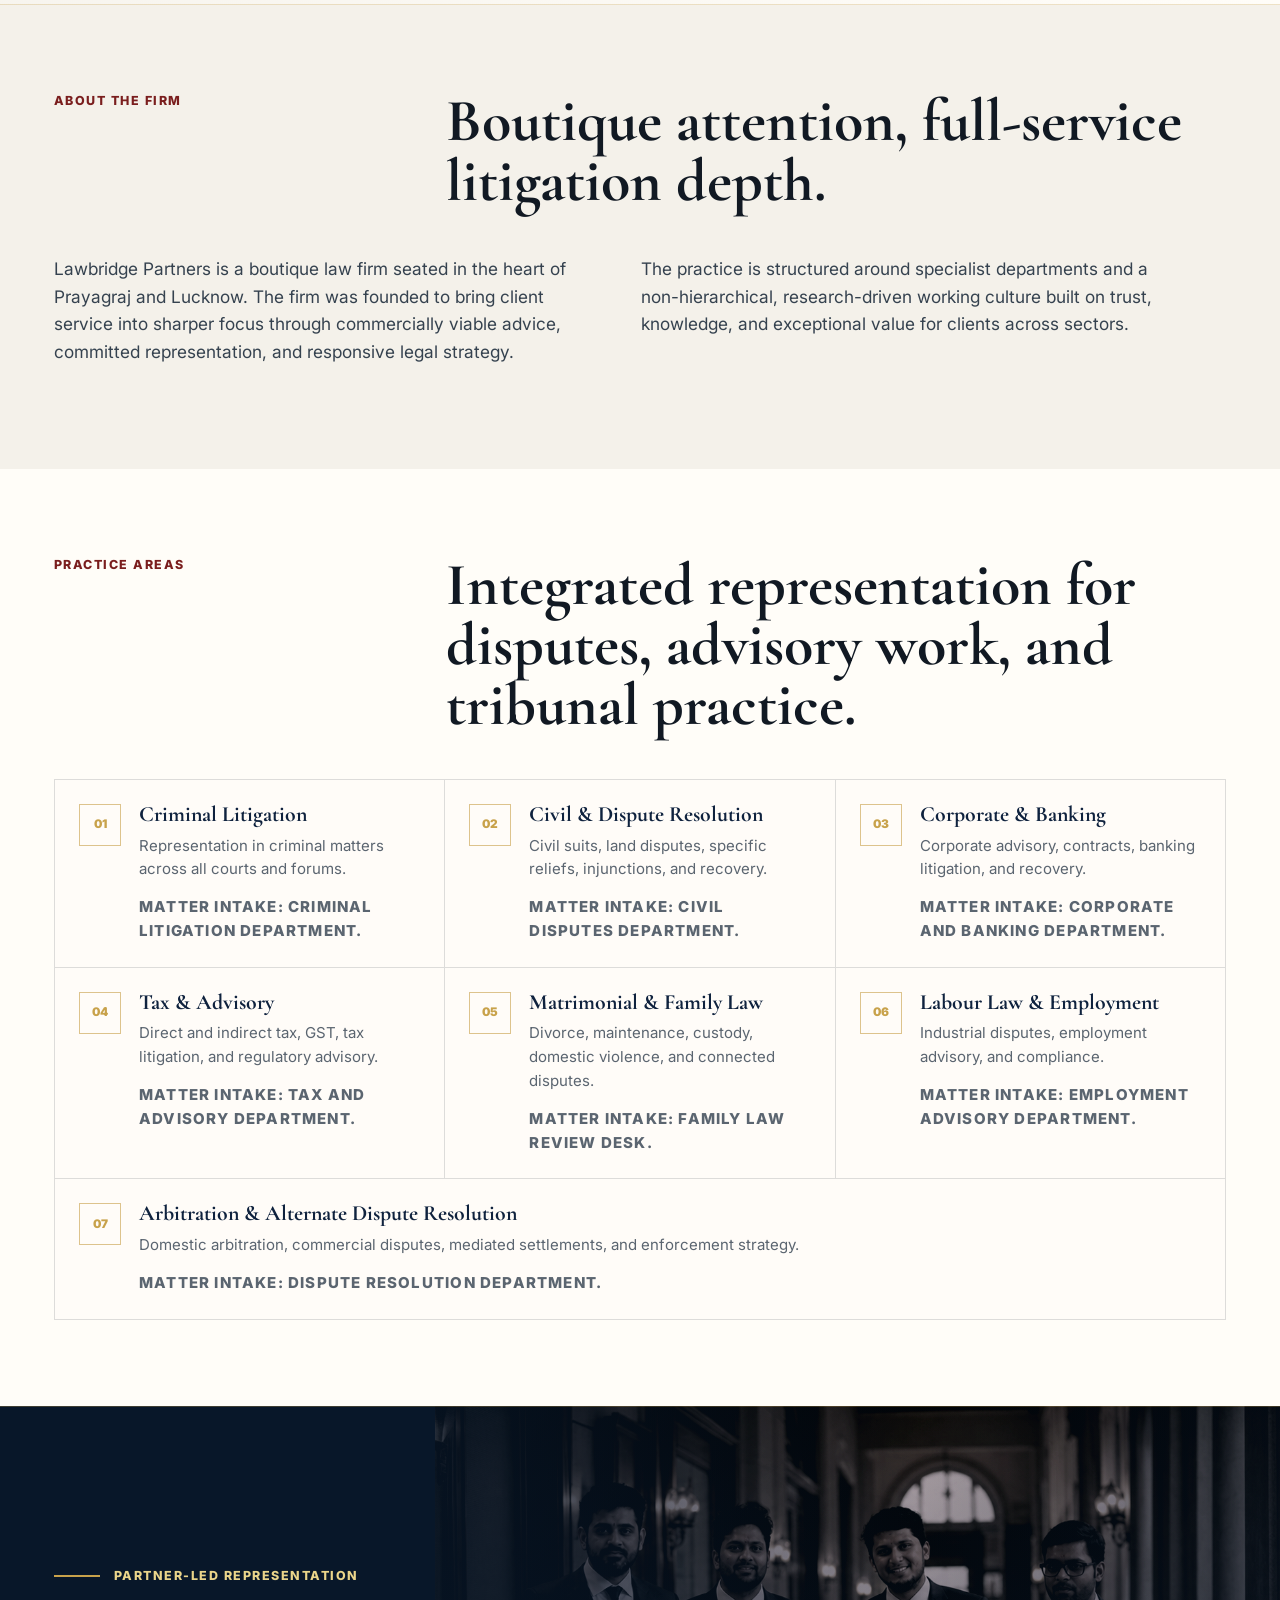
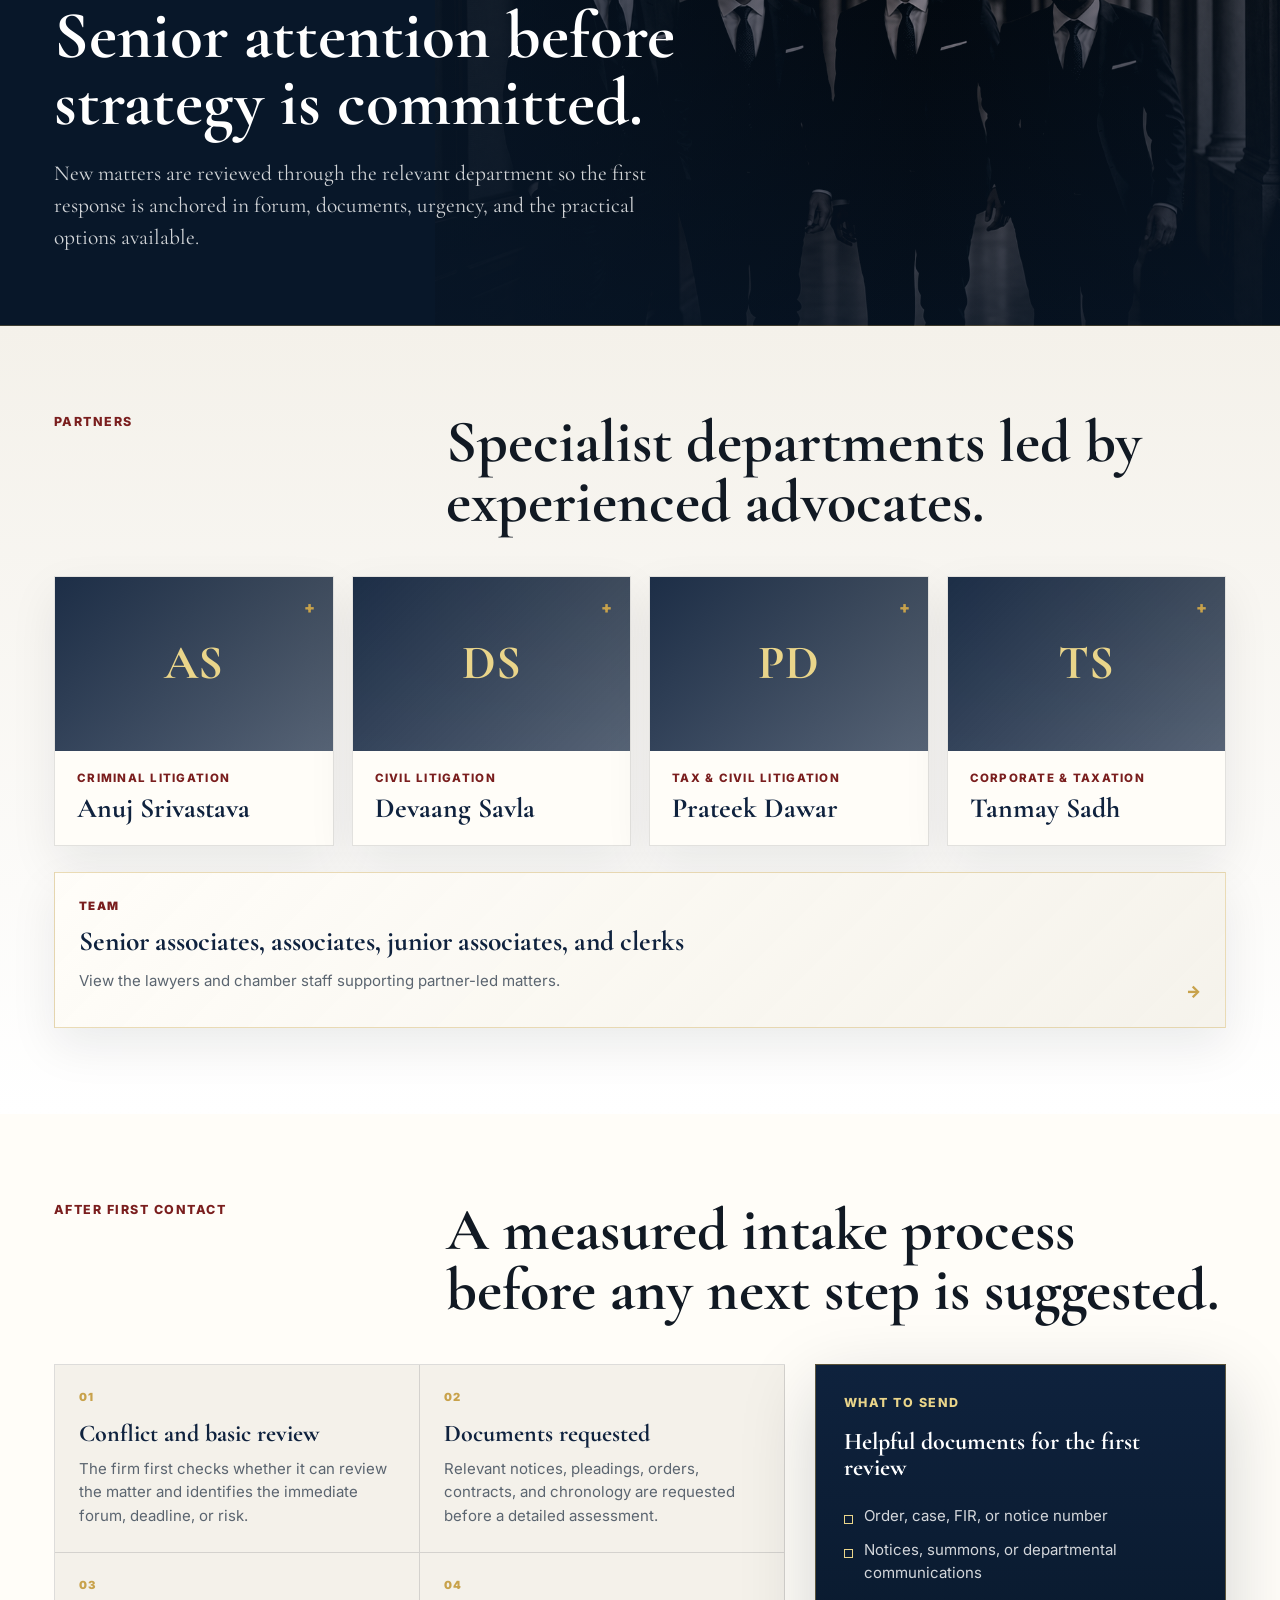
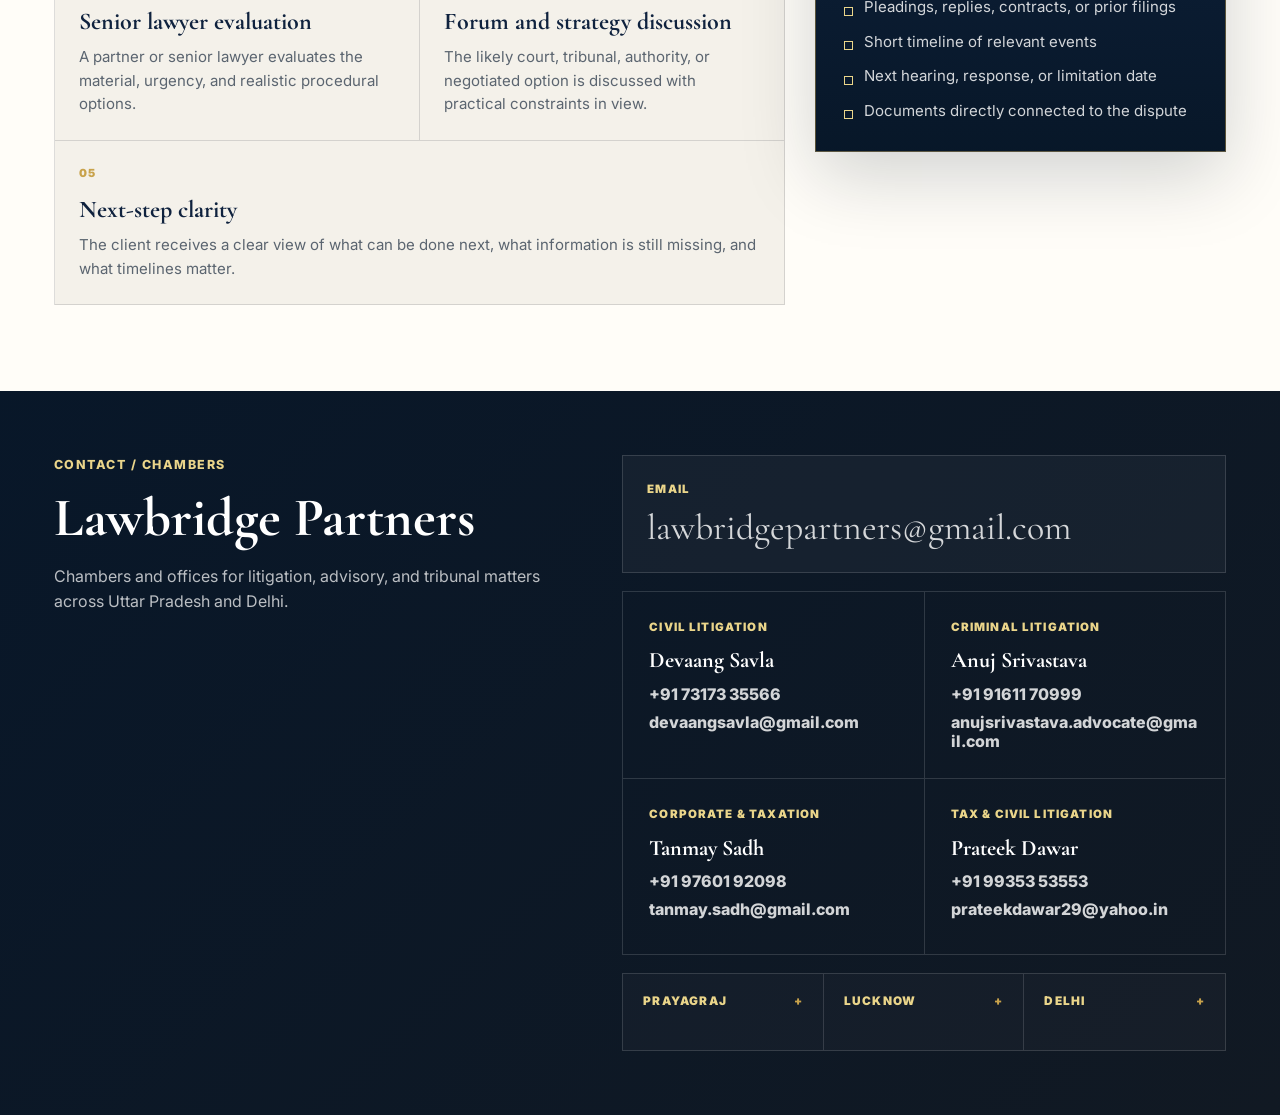
==== commit 6bbce069: "Refine forums and partner details" ====
--- a/index.html
+++ b/index.html
@@ -88,6 +88,7 @@
               <path d="M16 26 32 14l16 12" />
             </svg>
             <span>High Court</span>
+            <p>Writs, appeals, bail, and civil or criminal proceedings before the Allahabad High Court.</p>
           </li>
           <li>
             <svg class="forum-glyph" viewBox="0 0 64 64" aria-hidden="true" focusable="false">
@@ -100,6 +101,7 @@
               <path d="M28 38h8" />
             </svg>
             <span>District Courts</span>
+            <p>Trial, sessions, execution, injunction, and local court proceedings across civil and criminal matters.</p>
           </li>
           <li>
             <svg class="forum-glyph" viewBox="0 0 64 64" aria-hidden="true" focusable="false">
@@ -113,6 +115,7 @@
               <path d="M34 24l8 12 8-12" />
             </svg>
             <span>NCLT/DRT</span>
+            <p>Company, insolvency, banking recovery, and secured creditor disputes before specialist tribunals.</p>
           </li>
           <li>
             <svg class="forum-glyph" viewBox="0 0 64 64" aria-hidden="true" focusable="false">
@@ -126,6 +129,7 @@
               <path d="M18 24 32 14l14 10" />
             </svg>
             <span>RERA/REAT</span>
+            <p>Developer, allottee, possession, delay, and appellate real estate regulatory proceedings.</p>
           </li>
           <li>
             <svg class="forum-glyph" viewBox="0 0 64 64" aria-hidden="true" focusable="false">
@@ -137,6 +141,7 @@
               <path d="M26 22h6" />
             </svg>
             <span>Tax Tribunals</span>
+            <p>GST, departmental litigation, assessment disputes, and appellate tax representation.</p>
           </li>
           <li>
             <svg class="forum-glyph" viewBox="0 0 64 64" aria-hidden="true" focusable="false">
@@ -149,6 +154,7 @@
               <path d="M18 20h28" />
             </svg>
             <span>Labour/Industrial</span>
+            <p>Industrial disputes, employment claims, service matters, and compliance-linked proceedings.</p>
           </li>
         </ul>
       </section>
@@ -268,8 +274,6 @@
               </span>
             </summary>
             <div class="partner-copy">
-              <span>Criminal Litigation</span>
-              <h3>Anuj Srivastava</h3>
               <p>Founding Partner heading criminal litigation before the High Court and District/Sessions Courts.</p>
               <p class="partner-detail">Profile preview: criminal litigation, court craft, land-related disputes, development authority matters, state corporation disputes, and motor accident claims.</p>
             </div>
@@ -283,8 +287,6 @@
               </span>
             </summary>
             <div class="partner-copy">
-              <span>Civil Litigation</span>
-              <h3>Devaang Savla</h3>
               <p>Founding Partner heading civil litigation, with advanced study at the University of Oxford.</p>
               <p class="partner-detail">Profile preview: civil litigation, procedural strategy, legal education, constitutional and procedural writing, and dispute preparation across forums.</p>
             </div>
@@ -298,8 +300,6 @@
               </span>
             </summary>
             <div class="partner-copy">
-              <span>Tax & Civil Litigation</span>
-              <h3>Prateek Dawar</h3>
               <p>Panel counsel for Central Goods and Services Tax Department before the Allahabad High Court.</p>
               <p class="partner-detail">Profile preview: complex civil and tax litigation, GST department matters, High Court representation, and forum diversification.</p>
             </div>
@@ -313,8 +313,6 @@
               </span>
             </summary>
             <div class="partner-copy">
-              <span>Corporate & Taxation</span>
-              <h3>Tanmay Sadh</h3>
               <p>Heads the corporate and taxation team across advisory, litigation, and tribunal practice.</p>
               <p class="partner-detail">Profile preview: direct and indirect taxation, corporate litigation, GST, insolvency, banking, real estate, and tribunal practice.</p>
             </div>
@@ -433,7 +431,6 @@
             <details class="contact-card">
               <summary>Lucknow</summary>
               <p>9/13, Vikas Nagar, Lucknow - 226022, Uttar Pradesh (India).</p>
-              <p>153, Balajipuram, Matiyari, Near Jeep Showroom, Faizabad Rd., Lucknow - 226028, Uttar Pradesh (India).</p>
             </details>
             <details class="contact-card">
               <summary>Delhi</summary>
--- a/styles.css
+++ b/styles.css
@@ -343,19 +343,19 @@
 
 .forum-strip {
   display: grid;
-  gap: 40px;
-  padding: 86px 54px;
+  gap: 32px;
+  padding: 72px 54px;
   border-bottom: 1px solid rgba(200, 162, 75, 0.28);
   background:
-    linear-gradient(135deg, rgba(244, 241, 234, 0.96), rgba(255, 253, 248, 0.98)),
+    linear-gradient(135deg, rgba(244, 241, 234, 0.98), rgba(255, 253, 248, 0.98)),
     var(--paper);
 }
 
 .forum-strip-heading {
   display: grid;
-  grid-template-columns: minmax(210px, 0.3fr) minmax(0, 0.7fr);
-  gap: 58px;
-  align-items: start;
+  grid-template-columns: minmax(190px, 0.28fr) minmax(0, 0.72fr);
+  gap: 42px;
+  align-items: end;
 }
 
 .forum-strip-heading .section-label {
@@ -363,11 +363,11 @@
 }
 
 .forum-strip-heading h2 {
-  max-width: 880px;
+  max-width: 760px;
   margin-bottom: 0;
   color: var(--legal-blue);
-  font-size: 3.75rem;
-  line-height: 0.98;
+  font-size: 3.25rem;
+  line-height: 1;
 }
 
 .forum-items {
@@ -381,22 +381,17 @@
 }
 
 .forum-items li {
-  display: flex;
-  flex-direction: column;
-  justify-content: space-between;
-  min-height: 214px;
-  padding: 28px;
+  display: grid;
+  grid-template-columns: auto minmax(0, 1fr);
+  gap: 6px 16px;
+  align-content: start;
+  min-height: 156px;
+  padding: 24px;
   border-right: 1px solid rgba(17, 25, 35, 0.13);
   border-bottom: 1px solid rgba(17, 25, 35, 0.13);
   background:
-    linear-gradient(180deg, rgba(255, 253, 248, 0.9), rgba(244, 241, 234, 0.66)),
+    linear-gradient(180deg, rgba(255, 253, 248, 0.96), rgba(244, 241, 234, 0.78)),
     var(--paper);
-  color: var(--legal-blue);
-  font-size: 0.82rem;
-  font-weight: 900;
-  letter-spacing: 0.08em;
-  line-height: 1.3;
-  text-transform: uppercase;
 }
 
 .forum-items li:nth-child(3n) {
@@ -404,11 +399,16 @@
 }
 
 .forum-glyph {
-  width: 72px;
-  height: 72px;
+  grid-row: span 2;
+  width: 44px;
+  height: 44px;
+  padding: 8px;
+  border: 1px solid rgba(200, 162, 75, 0.34);
+  border-radius: 50%;
+  background: rgba(200, 162, 75, 0.09);
   color: var(--brass);
   stroke: currentColor;
-  stroke-width: 2.25;
+  stroke-width: 2.5;
   stroke-linecap: round;
   stroke-linejoin: round;
   fill: none;
@@ -416,7 +416,20 @@
 
 .forum-items span {
   display: block;
-  max-width: 12rem;
+  color: var(--legal-blue);
+  font-size: 0.78rem;
+  font-weight: 900;
+  letter-spacing: 0.08em;
+  line-height: 1.25;
+  text-transform: uppercase;
+}
+
+.forum-items p {
+  max-width: 24rem;
+  margin: 0;
+  color: var(--muted-text);
+  font-size: 0.91rem;
+  line-height: 1.55;
 }
 
 .content-section {
@@ -1350,6 +1363,8 @@
   .forum-items li,
   .forum-items li:nth-child(2n),
   .forum-items li:nth-child(3n) {
+    min-height: 0;
+    padding: 22px;
     border-right: 0;
   }
 
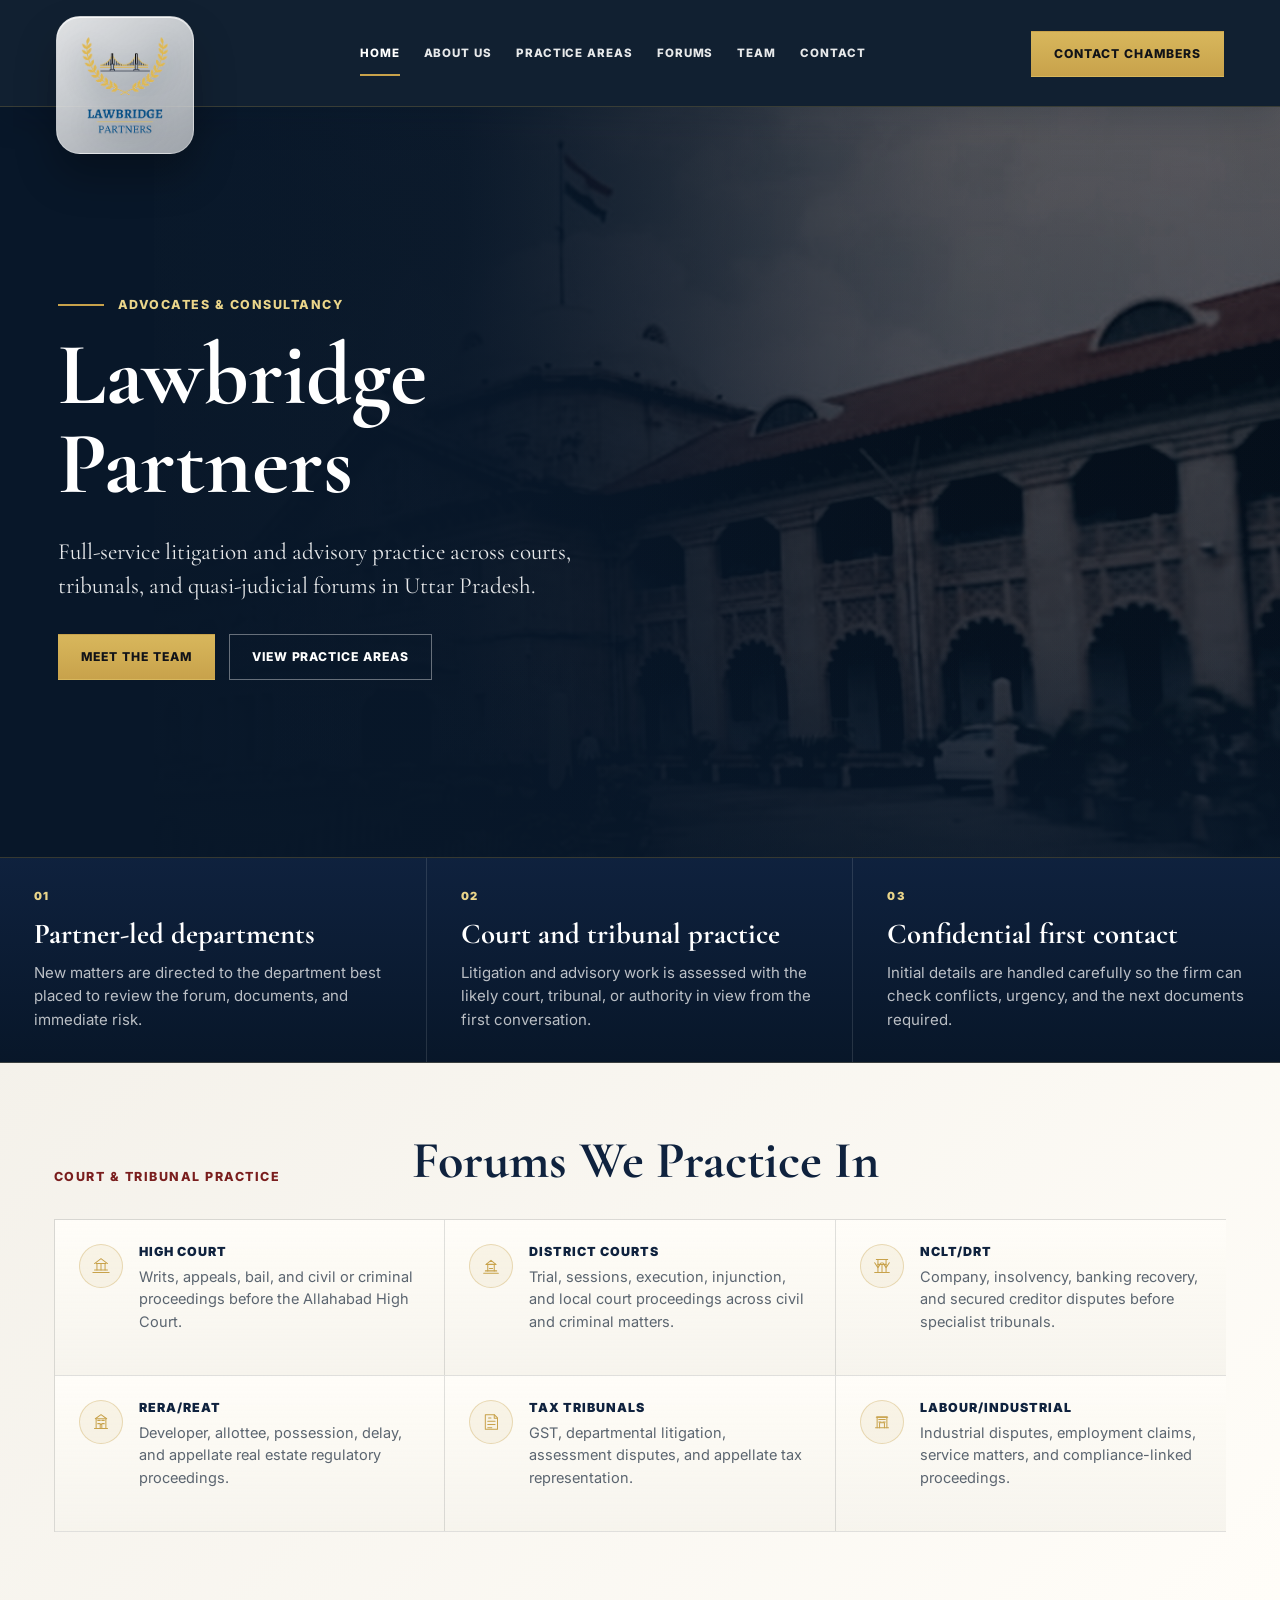
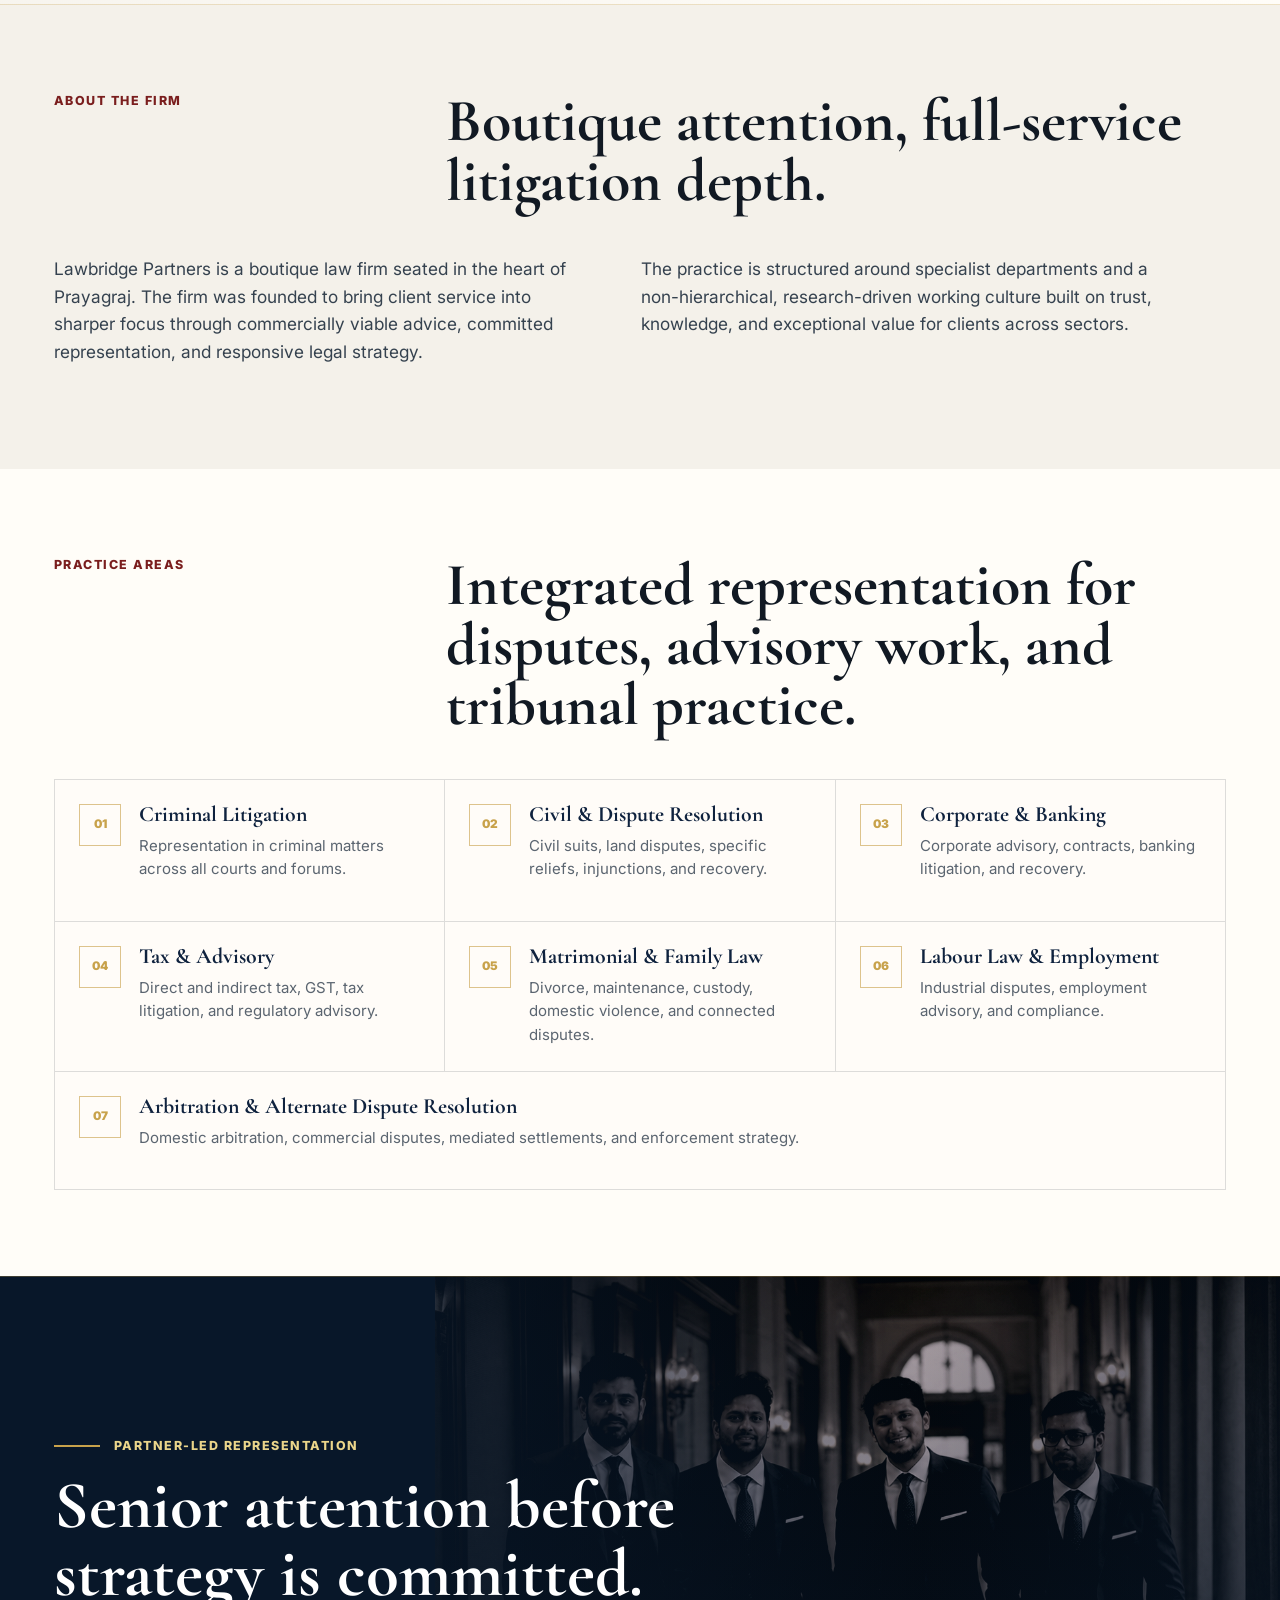
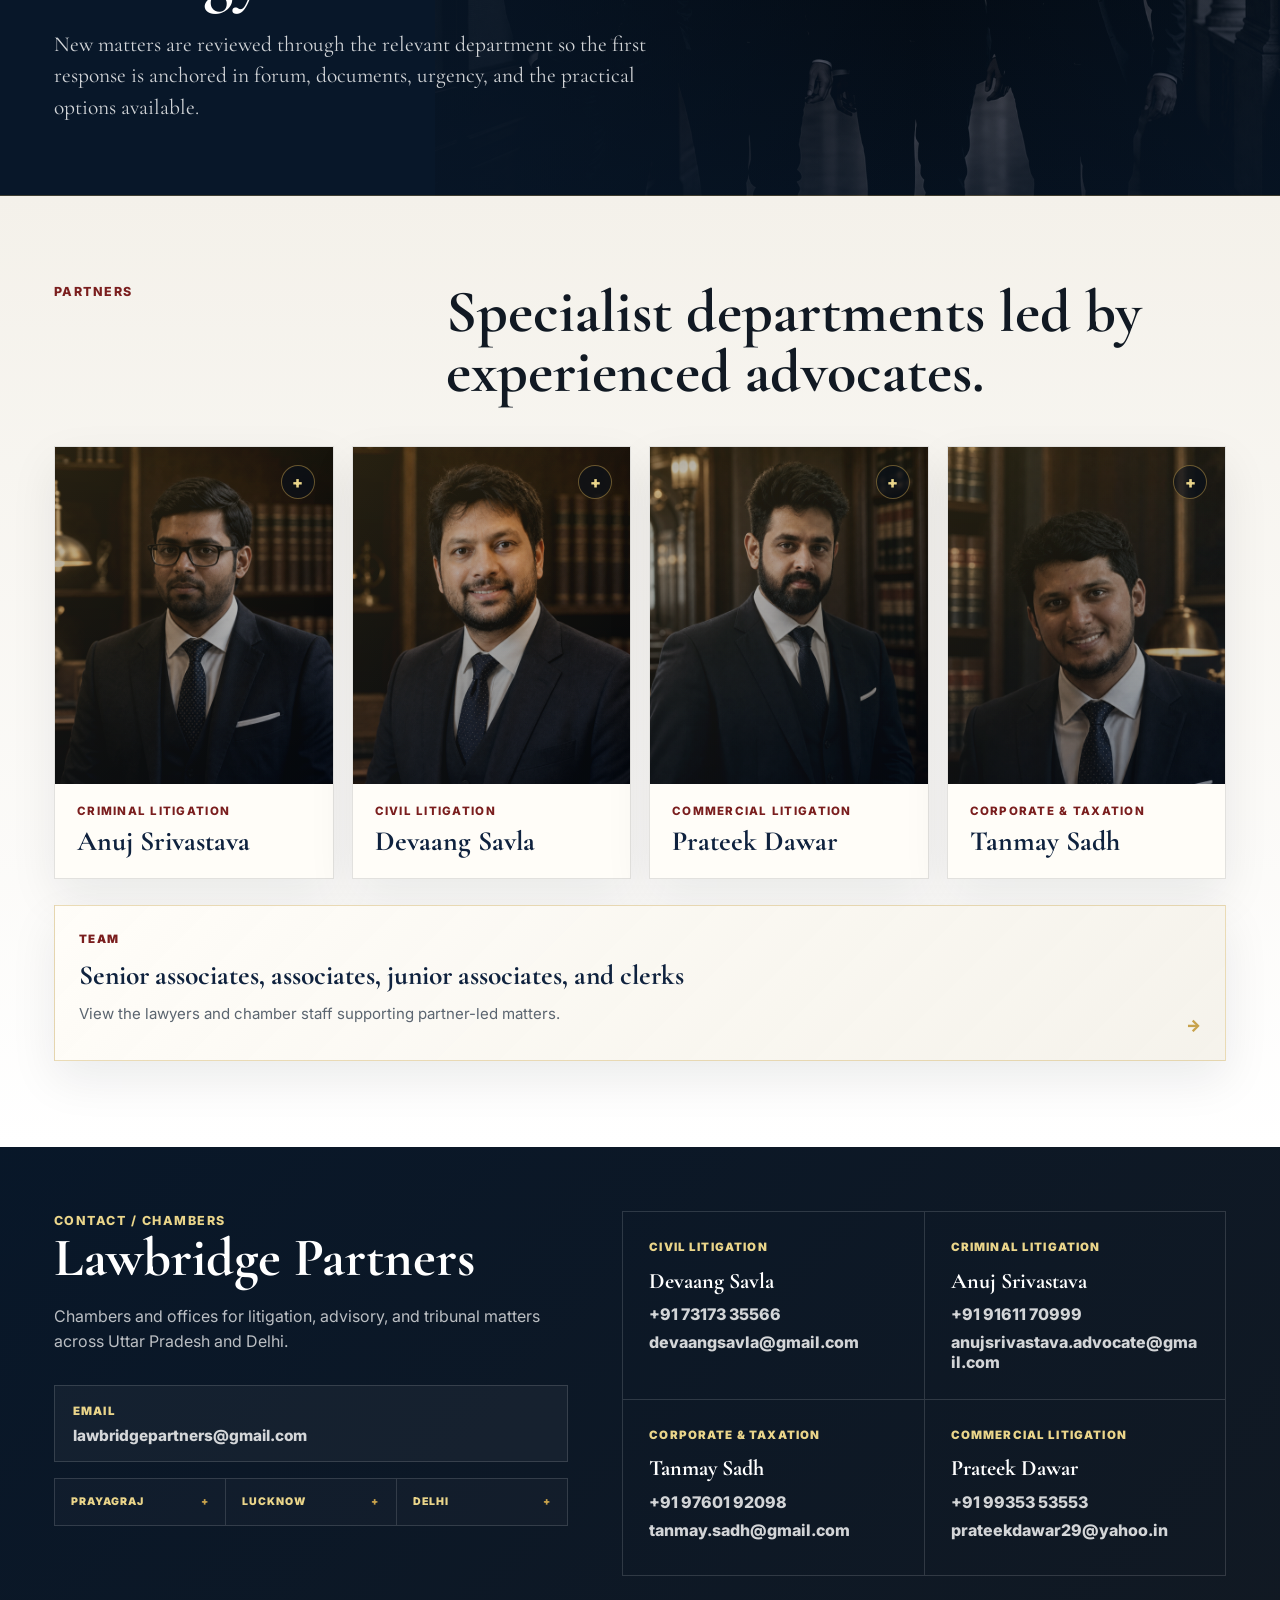
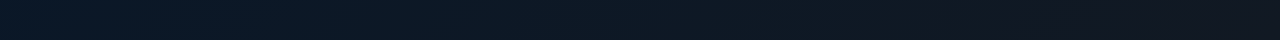
==== commit 4134f934: "Refine partner profiles and contact hierarchy" ====
--- a/index.html
+++ b/index.html
@@ -26,7 +26,7 @@
         <a href="#about">About Us</a>
         <a href="#practice">Practice Areas</a>
         <a href="#forums">Forums</a>
-        <a href="#partners">Teams</a>
+        <a href="#partners">Team</a>
         <a href="#contact">Contact</a>
       </nav>
       <a class="header-action" href="#contact">Contact Chambers</a>
@@ -166,8 +166,8 @@
         </div>
         <div class="about-grid">
           <p>
-            Lawbridge Partners is a boutique law firm seated in the heart of Prayagraj and
-            Lucknow. The firm was founded to bring client service into sharper focus through
+            Lawbridge Partners is a boutique law firm seated in the heart of Prayagraj.
+            The firm was founded to bring client service into sharper focus through
             commercially viable advice, committed representation, and responsive legal strategy.
           </p>
           <p>
@@ -189,7 +189,6 @@
             <div>
               <h3>Criminal Litigation</h3>
               <p>Representation in criminal matters across all courts and forums.</p>
-              <p class="practice-routing">Matter intake: criminal litigation department.</p>
             </div>
           </article>
           <article class="practice-card">
@@ -197,7 +196,6 @@
             <div>
               <h3>Civil & Dispute Resolution</h3>
               <p>Civil suits, land disputes, specific reliefs, injunctions, and recovery.</p>
-              <p class="practice-routing">Matter intake: civil disputes department.</p>
             </div>
           </article>
           <article class="practice-card">
@@ -205,7 +203,6 @@
             <div>
               <h3>Corporate & Banking</h3>
               <p>Corporate advisory, contracts, banking litigation, and recovery.</p>
-              <p class="practice-routing">Matter intake: corporate and banking department.</p>
             </div>
           </article>
           <article class="practice-card">
@@ -213,7 +210,6 @@
             <div>
               <h3>Tax & Advisory</h3>
               <p>Direct and indirect tax, GST, tax litigation, and regulatory advisory.</p>
-              <p class="practice-routing">Matter intake: tax and advisory department.</p>
             </div>
           </article>
           <article class="practice-card">
@@ -221,7 +217,6 @@
             <div>
               <h3>Matrimonial & Family Law</h3>
               <p>Divorce, maintenance, custody, domestic violence, and connected disputes.</p>
-              <p class="practice-routing">Matter intake: family law review desk.</p>
             </div>
           </article>
           <article class="practice-card">
@@ -229,7 +224,6 @@
             <div>
               <h3>Labour Law & Employment</h3>
               <p>Industrial disputes, employment advisory, and compliance.</p>
-              <p class="practice-routing">Matter intake: employment advisory department.</p>
             </div>
           </article>
           <article class="practice-card practice-card-wide">
@@ -237,7 +231,6 @@
             <div>
               <h3>Arbitration & Alternate Dispute Resolution</h3>
               <p>Domestic arbitration, commercial disputes, mediated settlements, and enforcement strategy.</p>
-              <p class="practice-routing">Matter intake: dispute resolution department.</p>
             </div>
           </article>
         </div>
@@ -267,54 +260,86 @@
         <div class="partners-list">
           <details class="partner-card">
             <summary>
-              <span class="partner-monogram" aria-hidden="true">AS</span>
+              <span class="partner-portrait" aria-hidden="true">
+                <img src="assets/partners/anuj-srivastava.png" alt="" loading="lazy" decoding="async">
+              </span>
               <span class="partner-summary">
                 <span>Criminal Litigation</span>
                 <strong>Anuj Srivastava</strong>
               </span>
             </summary>
             <div class="partner-copy">
-              <p>Founding Partner heading criminal litigation before the High Court and District/Sessions Courts.</p>
-              <p class="partner-detail">Profile preview: criminal litigation, court craft, land-related disputes, development authority matters, state corporation disputes, and motor accident claims.</p>
+              <span>Founding Partner</span>
+              <p>Heads criminal litigation before the Allahabad High Court and District/Sessions Courts in Uttar Pradesh.</p>
+              <p class="partner-detail">Practice includes criminal litigation, land disputes, development authority matters, state corporation disputes, and motor accident claims, with a focus on criminal jurisprudence and civil statutes affected by criminality.</p>
+              <p class="partner-detail">A Symbiosis International University alumnus with strong court craft and persuasive litigation skills.</p>
+              <div class="partner-card-contact" aria-label="Anuj Srivastava contact information">
+                <a href="tel:+919161170999">+91 91611 70999</a>
+                <a href="mailto:anujsrivastava.advocate@gmail.com">anujsrivastava.advocate@gmail.com</a>
+              </div>
             </div>
           </details>
           <details class="partner-card">
             <summary>
-              <span class="partner-monogram" aria-hidden="true">DS</span>
+              <span class="partner-portrait" aria-hidden="true">
+                <img src="assets/partners/devaang-savla.png" alt="" loading="lazy" decoding="async">
+              </span>
               <span class="partner-summary">
                 <span>Civil Litigation</span>
                 <strong>Devaang Savla</strong>
               </span>
             </summary>
             <div class="partner-copy">
-              <p>Founding Partner heading civil litigation, with advanced study at the University of Oxford.</p>
-              <p class="partner-detail">Profile preview: civil litigation, procedural strategy, legal education, constitutional and procedural writing, and dispute preparation across forums.</p>
+              <span>Founding Partner</span>
+              <p>Heads civil litigation before all forums in Uttar Pradesh, with a BCL/LL.M. from the University of Oxford majoring in Civil Practice and Litigation.</p>
+              <p class="partner-detail">First male Cornelia Sorabji Law Scholar from India at Somerville College, Oxford; Symbiosis BBA LL.B. batch topper in 2014; Ontario-Maharashtra Government Scholarship recipient for IPR-focused study at York University; and S.K. Jain Scholarship recipient.</p>
+              <p class="partner-detail">Founded the Legal Aid and Social Development Educational Society, has around 10 years of legal teaching experience, and authored three books on legal reasoning, constitutional law, and procedural laws.</p>
+              <div class="partner-card-contact" aria-label="Devaang Savla contact information">
+                <a href="tel:+917317335566">+91 73173 35566</a>
+                <a href="mailto:devaangsavla@gmail.com">devaangsavla@gmail.com</a>
+              </div>
             </div>
           </details>
           <details class="partner-card">
             <summary>
-              <span class="partner-monogram" aria-hidden="true">PD</span>
+              <span class="partner-portrait" aria-hidden="true">
+                <img src="assets/partners/prateek-dawar.png" alt="" loading="lazy" decoding="async">
+              </span>
               <span class="partner-summary">
-                <span>Tax & Civil Litigation</span>
+                <span>Commercial Litigation</span>
                 <strong>Prateek Dawar</strong>
               </span>
             </summary>
             <div class="partner-copy">
+              <span>Founding Partner</span>
               <p>Panel counsel for Central Goods and Services Tax Department before the Allahabad High Court.</p>
-              <p class="partner-detail">Profile preview: complex civil and tax litigation, GST department matters, High Court representation, and forum diversification.</p>
+              <p class="partner-detail">A B.A. LL.B. graduate from Law College, Dehradun, Uttaranchal University, he has contributed to diversifying the firm's practice across forums within and outside Uttar Pradesh.</p>
+              <p class="partner-detail">Profile experience includes important CGST matters, complex civil and tax litigation, High Court representation, out-of-the-box thinking, and a dynamic litigation presence.</p>
+              <div class="partner-card-contact" aria-label="Prateek Dawar contact information">
+                <a href="tel:+919935353553">+91 99353 53553</a>
+                <a href="mailto:prateekdawar29@yahoo.in">prateekdawar29@yahoo.in</a>
+              </div>
             </div>
           </details>
           <details class="partner-card">
             <summary>
-              <span class="partner-monogram" aria-hidden="true">TS</span>
+              <span class="partner-portrait" aria-hidden="true">
+                <img class="partner-portrait-tanmay" src="assets/partners/tanmay-sadh.png" alt="" loading="lazy" decoding="async">
+              </span>
               <span class="partner-summary">
                 <span>Corporate & Taxation</span>
                 <strong>Tanmay Sadh</strong>
               </span>
             </summary>
             <div class="partner-copy">
+              <span>Founding Partner</span>
               <p>Heads the corporate and taxation team across advisory, litigation, and tribunal practice.</p>
-              <p class="partner-detail">Profile preview: direct and indirect taxation, corporate litigation, GST, insolvency, banking, real estate, and tribunal practice.</p>
+              <p class="partner-detail">Studied law at the University of Petroleum and Energy Studies, Dehradun, and works across direct and indirect taxation, corporate litigation and advisory, contract law, GST, insolvency and bankruptcy, banking, and real estate.</p>
+              <p class="partner-detail">Appears before the High Court, NCLT, NCLAT, CESTAT, and DRT.</p>
+              <div class="partner-card-contact" aria-label="Tanmay Sadh contact information">
+                <a href="tel:+919760192098">+91 97601 92098</a>
+                <a href="mailto:tanmay.sadh@gmail.com">tanmay.sadh@gmail.com</a>
+              </div>
             </div>
           </details>
         </div>
@@ -324,54 +349,6 @@
             <strong>Senior associates, associates, junior associates, and clerks</strong>
             <em>View the lawyers and chamber staff supporting partner-led matters.</em>
           </a>
-        </div>
-      </section>
-
-      <section class="content-section intake-section" aria-labelledby="intake-title">
-        <div class="section-heading">
-          <p class="section-label">After First Contact</p>
-          <h2 id="intake-title">A measured intake process before any next step is suggested.</h2>
-        </div>
-        <div class="intake-grid">
-          <div class="process-list" aria-label="What happens after contacting Lawbridge Partners">
-            <article>
-              <span>01</span>
-              <h3>Conflict and basic review</h3>
-              <p>The firm first checks whether it can review the matter and identifies the immediate forum, deadline, or risk.</p>
-            </article>
-            <article>
-              <span>02</span>
-              <h3>Documents requested</h3>
-              <p>Relevant notices, pleadings, orders, contracts, and chronology are requested before a detailed assessment.</p>
-            </article>
-            <article>
-              <span>03</span>
-              <h3>Senior lawyer evaluation</h3>
-              <p>A partner or senior lawyer evaluates the material, urgency, and realistic procedural options.</p>
-            </article>
-            <article>
-              <span>04</span>
-              <h3>Forum and strategy discussion</h3>
-              <p>The likely court, tribunal, authority, or negotiated option is discussed with practical constraints in view.</p>
-            </article>
-            <article>
-              <span>05</span>
-              <h3>Next-step clarity</h3>
-              <p>The client receives a clear view of what can be done next, what information is still missing, and what timelines matter.</p>
-            </article>
-          </div>
-          <aside class="send-checklist" aria-labelledby="send-checklist-title">
-            <p class="section-label">What to Send</p>
-            <h3 id="send-checklist-title">Helpful documents for the first review</h3>
-            <ul>
-              <li>Order, case, FIR, or notice number</li>
-              <li>Notices, summons, or departmental communications</li>
-              <li>Pleadings, replies, contracts, or prior filings</li>
-              <li>Short timeline of relevant events</li>
-              <li>Next hearing, response, or limitation date</li>
-              <li>Documents directly connected to the dispute</li>
-            </ul>
-          </aside>
         </div>
       </section>
 
@@ -383,45 +360,9 @@
             Chambers and offices for litigation, advisory, and tribunal matters across
             Uttar Pradesh and Delhi.
           </p>
-        </div>
-        <div class="contact-panel" aria-label="Contact details">
           <div class="contact-email-card">
             <span>Email</span>
             <a href="mailto:lawbridgepartners@gmail.com">lawbridgepartners@gmail.com</a>
-          </div>
-          <div class="partner-direct-grid" aria-label="Partner direct lines">
-            <article class="partner-direct-card">
-              <span>Civil Litigation</span>
-              <h3>Devaang Savla</h3>
-              <div class="partner-direct-links">
-                <a href="tel:+917317335566">+91 73173 35566</a>
-                <a href="mailto:devaangsavla@gmail.com">devaangsavla@gmail.com</a>
-              </div>
-            </article>
-            <article class="partner-direct-card">
-              <span>Criminal Litigation</span>
-              <h3>Anuj Srivastava</h3>
-              <div class="partner-direct-links">
-                <a href="tel:+919161170999">+91 91611 70999</a>
-                <a href="mailto:anujsrivastava.advocate@gmail.com">anujsrivastava.advocate@gmail.com</a>
-              </div>
-            </article>
-            <article class="partner-direct-card">
-              <span>Corporate &amp; Taxation</span>
-              <h3>Tanmay Sadh</h3>
-              <div class="partner-direct-links">
-                <a href="tel:+919760192098">+91 97601 92098</a>
-                <a href="mailto:tanmay.sadh@gmail.com">tanmay.sadh@gmail.com</a>
-              </div>
-            </article>
-            <article class="partner-direct-card">
-              <span>Tax &amp; Civil Litigation</span>
-              <h3>Prateek Dawar</h3>
-              <div class="partner-direct-links">
-                <a href="tel:+919935353553">+91 99353 53553</a>
-                <a href="mailto:prateekdawar29@yahoo.in">prateekdawar29@yahoo.in</a>
-              </div>
-            </article>
           </div>
           <div class="contact-office-grid" aria-label="Office addresses">
             <details class="contact-card">
@@ -438,7 +379,78 @@
             </details>
           </div>
         </div>
+        <div class="contact-panel" aria-label="Partner contact details">
+          <div class="partner-direct-grid" aria-label="Partner direct lines">
+            <article class="partner-direct-card">
+              <span>Civil Litigation</span>
+              <h3>Devaang Savla</h3>
+              <div class="partner-direct-links">
+                <a href="tel:+917317335566">+91 73173 35566</a>
+                <a href="mailto:devaangsavla@gmail.com">devaangsavla@gmail.com</a>
+              </div>
+            </article>
+            <article class="partner-direct-card">
+              <span>Criminal Litigation</span>
+              <h3>Anuj Srivastava</h3>
+              <div class="partner-direct-links">
+                <a href="tel:+919161170999">+91 91611 70999</a>
+                <a href="mailto:anujsrivastava.advocate@gmail.com">anujsrivastava.advocate@gmail.com</a>
+              </div>
+            </article>
+            <article class="partner-direct-card">
+              <span>Corporate &amp; Taxation</span>
+              <h3>Tanmay Sadh</h3>
+              <div class="partner-direct-links">
+                <a href="tel:+919760192098">+91 97601 92098</a>
+                <a href="mailto:tanmay.sadh@gmail.com">tanmay.sadh@gmail.com</a>
+              </div>
+            </article>
+            <article class="partner-direct-card">
+              <span>Commercial Litigation</span>
+              <h3>Prateek Dawar</h3>
+              <div class="partner-direct-links">
+                <a href="tel:+919935353553">+91 99353 53553</a>
+                <a href="mailto:prateekdawar29@yahoo.in">prateekdawar29@yahoo.in</a>
+              </div>
+            </article>
+          </div>
+        </div>
       </section>
     </main>
+    <script>
+      const partnerCards = document.querySelectorAll(".partner-card");
+
+      partnerCards.forEach((selectedPartnerCard) => {
+        selectedPartnerCard.addEventListener("toggle", () => {
+          if (!selectedPartnerCard.open) {
+            return;
+          }
+
+          partnerCards.forEach((partnerCard) => {
+            if (partnerCard !== selectedPartnerCard) {
+              partnerCard.open = false;
+            }
+          });
+        });
+      });
+
+      const officeCards = document.querySelectorAll(".contact-office-grid .contact-card");
+
+      officeCards.forEach((selectedOfficeCard) => {
+        selectedOfficeCard.addEventListener("toggle", () => {
+          if (!selectedOfficeCard.open) {
+            return;
+          }
+
+          const selectedOfficeGrid = selectedOfficeCard.closest(".contact-office-grid");
+
+          officeCards.forEach((officeCard) => {
+            if (officeCard !== selectedOfficeCard && officeCard.closest(".contact-office-grid") === selectedOfficeGrid) {
+              officeCard.open = false;
+            }
+          });
+        });
+      });
+    </script>
   </body>
 </html>
--- a/styles.css
+++ b/styles.css
@@ -317,8 +317,7 @@
   border-right: 0;
 }
 
-.decision-band span,
-.process-list span {
+.decision-band span {
   display: block;
   margin-bottom: 14px;
   color: var(--brass-soft);
@@ -514,16 +513,6 @@
   line-height: 1.58;
 }
 
-.practice-routing {
-  margin-top: 14px;
-  color: var(--maroon);
-  font-size: 0.76rem;
-  font-weight: 800;
-  letter-spacing: 0.08em;
-  line-height: 1.4;
-  text-transform: uppercase;
-}
-
 .partners-section {
   background: linear-gradient(180deg, var(--stone), #ffffff);
 }
@@ -598,14 +587,31 @@
 
 .partners-list {
   display: grid;
+  align-items: start;
   grid-template-columns: repeat(4, minmax(0, 1fr));
   gap: 18px;
 }
 
 .partner-card {
+  position: relative;
+  overflow: hidden;
   border: 1px solid rgba(17, 25, 35, 0.12);
   background: var(--paper);
   box-shadow: 0 18px 44px rgba(17, 25, 35, 0.08);
+  transition:
+    transform 180ms ease,
+    border-color 180ms ease,
+    box-shadow 180ms ease,
+    background 180ms ease;
+}
+
+.partner-card[open] {
+  grid-column: auto;
+  border-color: rgba(200, 162, 75, 0.42);
+  background:
+    linear-gradient(140deg, rgba(15, 34, 62, 0.05), rgba(200, 162, 75, 0.09)),
+    var(--paper);
+  box-shadow: 0 22px 54px rgba(17, 25, 35, 0.12);
 }
 
 .partner-card summary,
@@ -656,6 +662,16 @@
   position: absolute;
   right: 18px;
   top: 18px;
+  z-index: 2;
+  display: grid;
+  width: 32px;
+  height: 32px;
+  place-items: center;
+  border: 1px solid rgba(200, 162, 75, 0.48);
+  border-radius: 999px;
+  background: rgba(7, 15, 27, 0.62);
+  color: var(--brass-soft);
+  line-height: 1;
 }
 
 .partner-card[open] summary::after,
@@ -663,30 +679,65 @@
   content: "-";
 }
 
+.partner-card[open] .partner-summary {
+  padding: 18px 58px 12px 22px;
+}
+
 .partner-card summary {
   position: relative;
 }
 
-.partner-monogram {
-  display: grid;
-  place-items: center;
-  min-height: 174px;
+.partner-portrait {
+  position: relative;
+  display: block;
+  min-height: 214px;
+  overflow: hidden;
   background:
-    linear-gradient(135deg, rgba(15, 34, 62, 0.94), rgba(15, 34, 62, 0.7)),
-    linear-gradient(180deg, rgba(200, 162, 75, 0.22), rgba(200, 162, 75, 0));
-  color: var(--brass-soft);
-  font-family: var(--serif);
-  font-size: 3rem;
-  font-weight: 700;
+    linear-gradient(135deg, rgba(15, 34, 62, 0.94), rgba(15, 34, 62, 0.58)),
+    var(--legal-blue);
+}
+
+.partner-portrait::after {
+  content: "";
+  position: absolute;
+  inset: 0;
+  background:
+    linear-gradient(180deg, rgba(7, 15, 27, 0.1), rgba(7, 15, 27, 0.46)),
+    linear-gradient(135deg, rgba(200, 162, 75, 0.22), rgba(15, 34, 62, 0));
+  pointer-events: none;
+}
+
+.partner-portrait img {
+  width: 100%;
+  height: 100%;
+  min-height: 214px;
+  object-fit: cover;
+  filter: saturate(0.88) contrast(1.04);
+  transform: scale(1.01);
+  transition:
+    filter 180ms ease,
+    transform 220ms ease;
+}
+
+.partner-portrait-tanmay {
+  object-position: center 58%;
+}
+
+.partner-card[open] .partner-portrait {
+  display: none;
 }
 
 .partner-copy {
+  display: grid;
+  grid-template-columns: minmax(0, 1fr);
+  gap: 10px;
   padding: 0 22px 24px;
+  animation: partner-profile-reveal 180ms ease both;
 }
 
 .partner-copy span {
   display: block;
-  margin-bottom: 8px;
+  margin-bottom: 2px;
   color: var(--maroon);
   font-size: 0.72rem;
   font-weight: 800;
@@ -701,27 +752,51 @@
 }
 
 .partner-copy p {
-  margin-bottom: 12px;
+  margin-bottom: 0;
   color: var(--muted-text);
-  font-size: 0.94rem;
-  line-height: 1.6;
+  font-size: 0.86rem;
+  line-height: 1.58;
 }
 
 .partner-detail {
+  padding: 12px 0 0 14px;
+  border-top: 1px solid rgba(17, 25, 35, 0.1);
+  border-left: 2px solid rgba(200, 162, 75, 0.46);
+}
+
+.partner-card-contact {
+  display: grid;
+  gap: 7px;
+  margin-top: 4px;
   padding-top: 14px;
-  border-top: 1px solid var(--line);
+  border-top: 1px solid rgba(17, 25, 35, 0.12);
 }
 
 .partner-copy a {
-  min-height: 38px;
+  min-height: 0;
   padding: 0;
   border: 0;
-  color: var(--brass);
+  color: var(--legal-blue);
+  font-size: 0.82rem;
+  font-weight: 800;
+  line-height: 1.3;
+  overflow-wrap: anywhere;
 }
 
 .partner-copy a::after {
-  content: "->";
-  margin-left: 9px;
+  content: none;
+}
+
+@keyframes partner-profile-reveal {
+  from {
+    opacity: 0;
+    transform: translateY(-6px);
+  }
+
+  to {
+    opacity: 1;
+    transform: translateY(0);
+  }
 }
 
 .team-link-panel {
@@ -916,100 +991,6 @@
   line-height: 1.12;
 }
 
-.intake-section {
-  background: var(--paper);
-}
-
-.intake-grid {
-  display: grid;
-  grid-template-columns: minmax(0, 0.64fr) minmax(280px, 0.36fr);
-  gap: 30px;
-  align-items: start;
-}
-
-.process-list {
-  display: grid;
-  grid-template-columns: repeat(2, minmax(0, 1fr));
-  border-top: 1px solid var(--line);
-  border-left: 1px solid var(--line);
-}
-
-.process-list article {
-  min-height: 168px;
-  padding: 24px;
-  border-right: 1px solid var(--line);
-  border-bottom: 1px solid var(--line);
-  background: var(--stone);
-}
-
-.process-list article:last-child {
-  grid-column: span 2;
-  min-height: 136px;
-}
-
-.process-list span {
-  color: var(--brass);
-}
-
-.process-list h3,
-.send-checklist h3 {
-  margin-bottom: 10px;
-  color: var(--legal-blue);
-  font-size: 1.5rem;
-  line-height: 1.08;
-}
-
-.process-list p {
-  margin-bottom: 0;
-  color: var(--muted-text);
-  font-size: 0.94rem;
-  line-height: 1.58;
-}
-
-.send-checklist {
-  padding: 28px;
-  border: 1px solid rgba(200, 162, 75, 0.42);
-  background:
-    linear-gradient(180deg, rgba(15, 34, 62, 0.97), rgba(8, 23, 41, 0.97)),
-    var(--legal-blue-deep);
-  color: var(--white);
-  box-shadow: var(--shadow);
-}
-
-.send-checklist .section-label {
-  color: var(--brass-soft);
-}
-
-.send-checklist h3 {
-  color: var(--white);
-}
-
-.send-checklist ul {
-  display: grid;
-  gap: 12px;
-  margin: 24px 0 0;
-  padding: 0;
-  list-style: none;
-}
-
-.send-checklist li {
-  position: relative;
-  padding-left: 20px;
-  color: rgba(255, 255, 255, 0.82);
-  font-size: 0.94rem;
-  line-height: 1.5;
-}
-
-.send-checklist li::before {
-  content: "";
-  position: absolute;
-  top: 0.68em;
-  left: 0;
-  width: 7px;
-  height: 7px;
-  border: 1px solid var(--brass-soft);
-}
-
 .contact-section {
   display: grid;
   grid-template-columns: minmax(0, 0.46fr) minmax(0, 0.54fr);
@@ -1032,7 +1013,7 @@
   font-size: 3.4rem;
 }
 
-.contact-heading p:last-child {
+.contact-heading > p:not(.section-label) {
   max-width: 560px;
   margin-bottom: 0;
   color: var(--dark-muted);
@@ -1049,6 +1030,12 @@
   padding: 24px;
   border: 1px solid var(--dark-line);
   background: rgba(255, 255, 255, 0.04);
+}
+
+.contact-heading .contact-email-card {
+  margin-top: 30px;
+  gap: 6px;
+  padding: 16px 18px;
 }
 
 .contact-email-card span,
@@ -1062,9 +1049,9 @@
 
 .contact-email-card a {
   color: var(--white);
-  font-family: var(--serif);
-  font-size: clamp(1.38rem, 2.8vw, 2.35rem);
-  line-height: 1.08;
+  font-size: clamp(0.92rem, 1.2vw, 1.08rem);
+  font-weight: 800;
+  line-height: 1.24;
   overflow-wrap: anywhere;
 }
 
@@ -1113,17 +1100,66 @@
   background: rgba(255, 255, 255, 0.025);
 }
 
+.contact-heading .contact-office-grid {
+  grid-template-columns: repeat(3, minmax(0, 1fr));
+  margin-top: 16px;
+}
+
 .contact-card {
   display: grid;
   align-content: start;
-  gap: 8px;
-  min-height: 76px;
-  padding: 18px 20px;
+  gap: 6px;
+  min-height: 0;
+  padding: 12px 16px;
   border-right: 1px solid var(--dark-line);
 }
 
 .contact-card:last-child {
   border-right: 0;
+}
+
+.contact-heading .contact-card {
+  display: contents;
+  border-right: 0;
+}
+
+.contact-heading .contact-card:last-child {
+  grid-column: auto;
+  border-bottom: 0;
+}
+
+.contact-heading .contact-card summary {
+  min-height: 46px;
+  padding: 12px 16px;
+  border-right: 1px solid var(--dark-line);
+}
+
+.contact-heading .contact-card:nth-child(1) summary {
+  grid-column: 1;
+  grid-row: 1;
+}
+
+.contact-heading .contact-card:nth-child(2) summary {
+  grid-column: 2;
+  grid-row: 1;
+}
+
+.contact-heading .contact-card:nth-child(3) summary {
+  grid-column: 3;
+  grid-row: 1;
+  border-right: 0;
+}
+
+.contact-heading .contact-card p {
+  display: none;
+  grid-column: 1 / -1;
+  grid-row: 2;
+  padding: 14px 16px 16px;
+  border-top: 1px solid var(--dark-line);
+}
+
+.contact-heading .contact-card[open] p {
+  display: block;
 }
 
 .contact-card summary {
@@ -1132,14 +1168,14 @@
   justify-content: space-between;
   gap: 18px;
   color: var(--brass-soft);
-  font-size: 0.74rem;
+  font-size: 0.66rem;
   font-weight: 900;
   letter-spacing: 0.1em;
   text-transform: uppercase;
 }
 
-.contact-panel p,
-.contact-panel a {
+.contact-section p,
+.contact-section a {
   margin: 0;
   color: rgba(255, 255, 255, 0.82);
   overflow-wrap: anywhere;
@@ -1147,7 +1183,12 @@
 
 .contact-card p:first-of-type,
 .contact-card a:first-of-type {
-  margin-top: 14px;
+  margin-top: 8px;
+}
+
+.contact-card p {
+  font-size: 0.8rem;
+  line-height: 1.48;
 }
 
 .contact-panel a:hover {
@@ -1228,7 +1269,6 @@
   .practice-grid,
   .partners-list,
   .team-link-panel,
-  .process-list,
   .partner-direct-grid,
   .contact-office-grid {
     grid-template-columns: repeat(2, minmax(0, 1fr));
@@ -1237,10 +1277,6 @@
   .partner-direct-card:nth-child(2n),
   .contact-card {
     grid-column: auto;
-  }
-
-  .intake-grid {
-    grid-template-columns: minmax(0, 1fr);
   }
 
   .practice-card-wide {
@@ -1396,8 +1432,7 @@
     font-size: 1.12rem;
   }
 
-  .decision-band,
-  .process-list {
+  .decision-band {
     grid-template-columns: minmax(0, 1fr);
   }
 
@@ -1429,7 +1464,6 @@
   .partners-list,
   .team-link-panel,
   .team-directory-grid,
-  .process-list,
   .partner-direct-grid,
   .contact-office-grid {
     grid-template-columns: minmax(0, 1fr);
@@ -1437,9 +1471,9 @@
 
   .practice-card,
   .practice-card-wide,
+  .partner-card[open],
   .team-group-wide,
   .team-group-large,
-  .process-list article:last-child,
   .partner-direct-card,
   .contact-card:last-child {
     grid-column: auto;
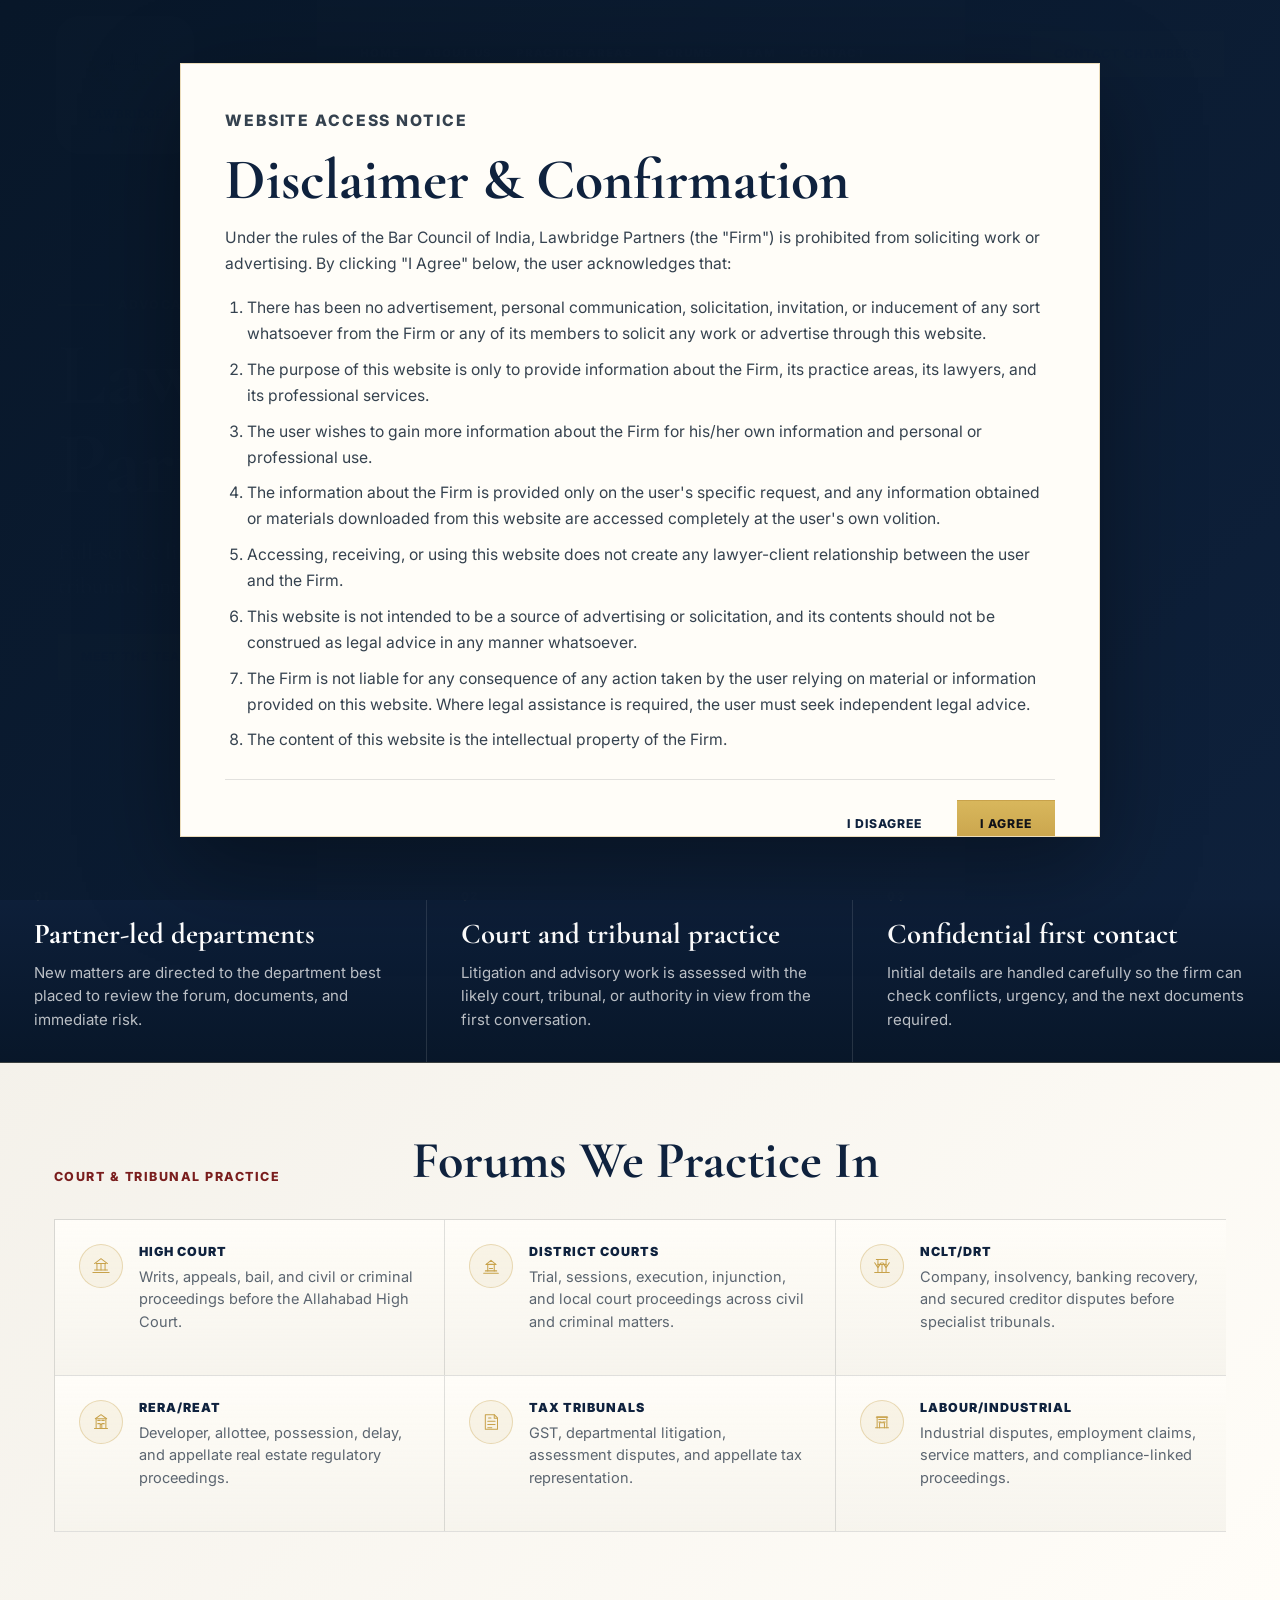
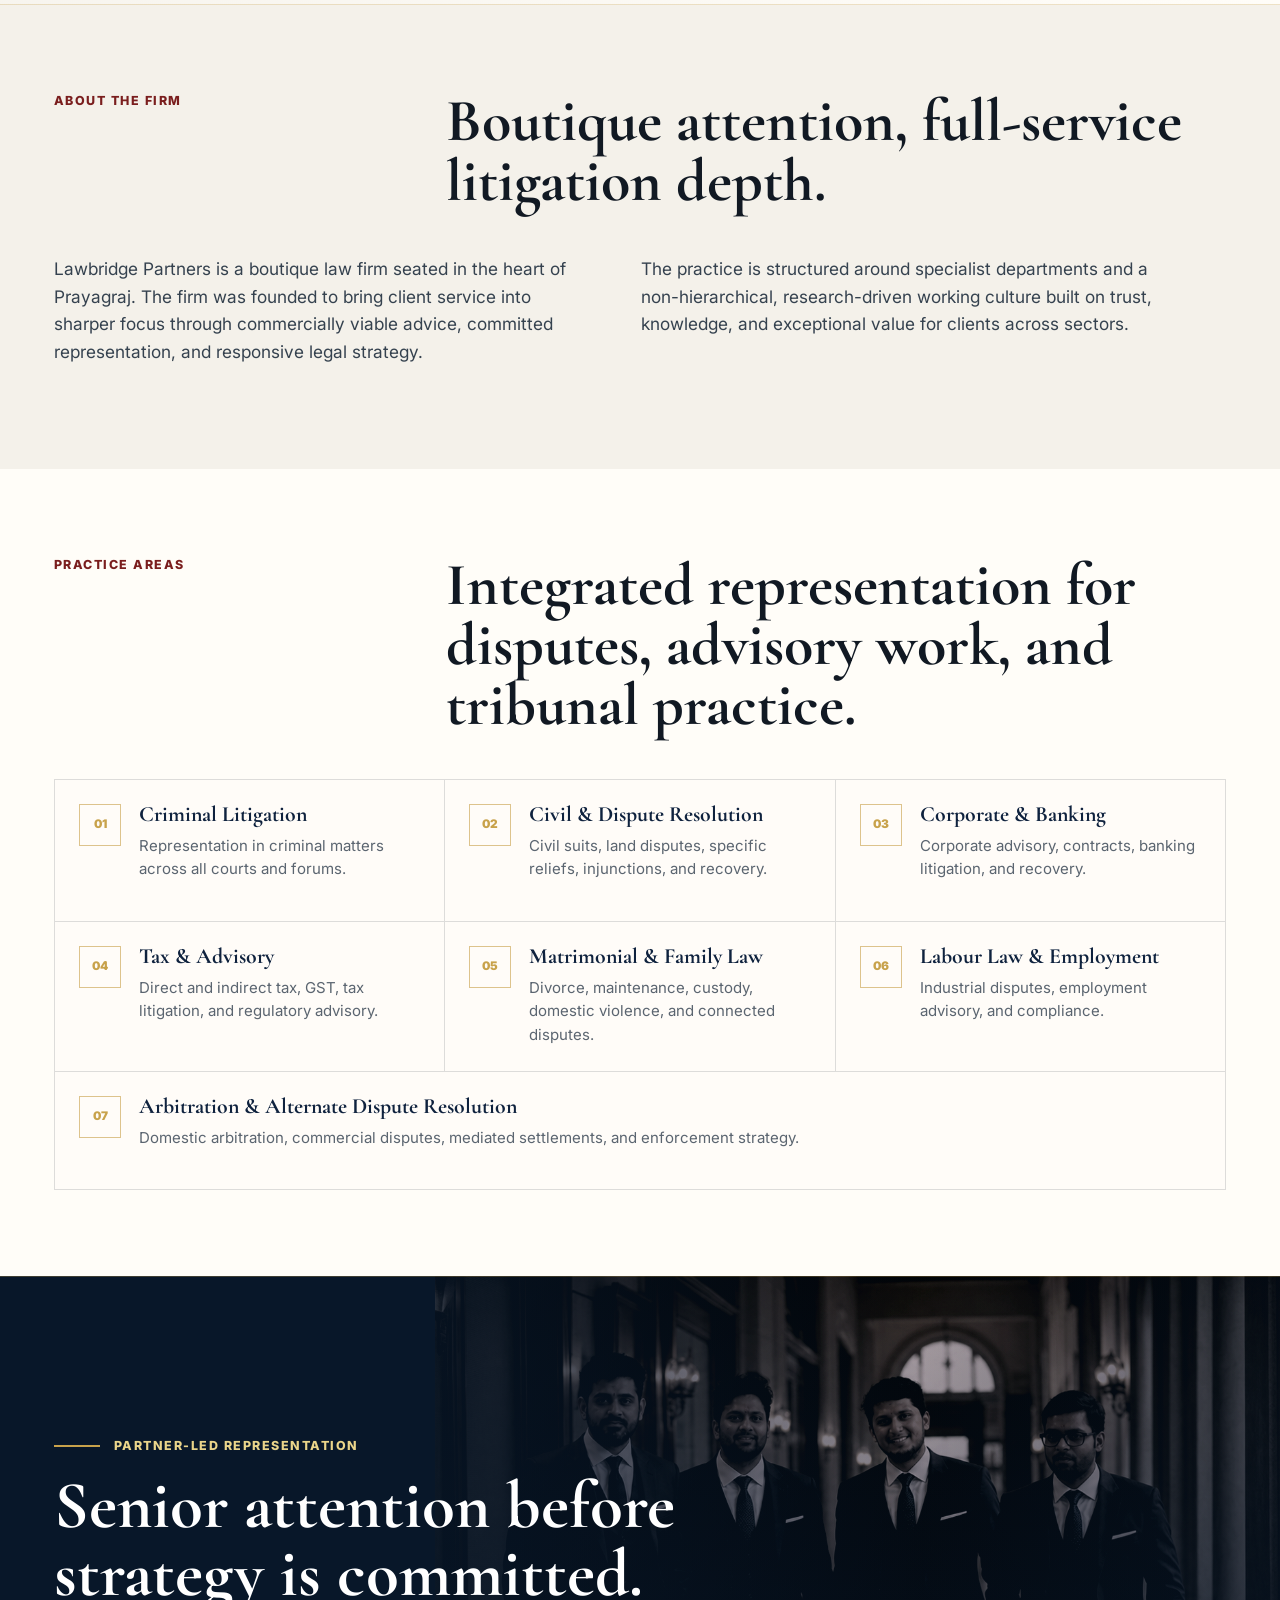
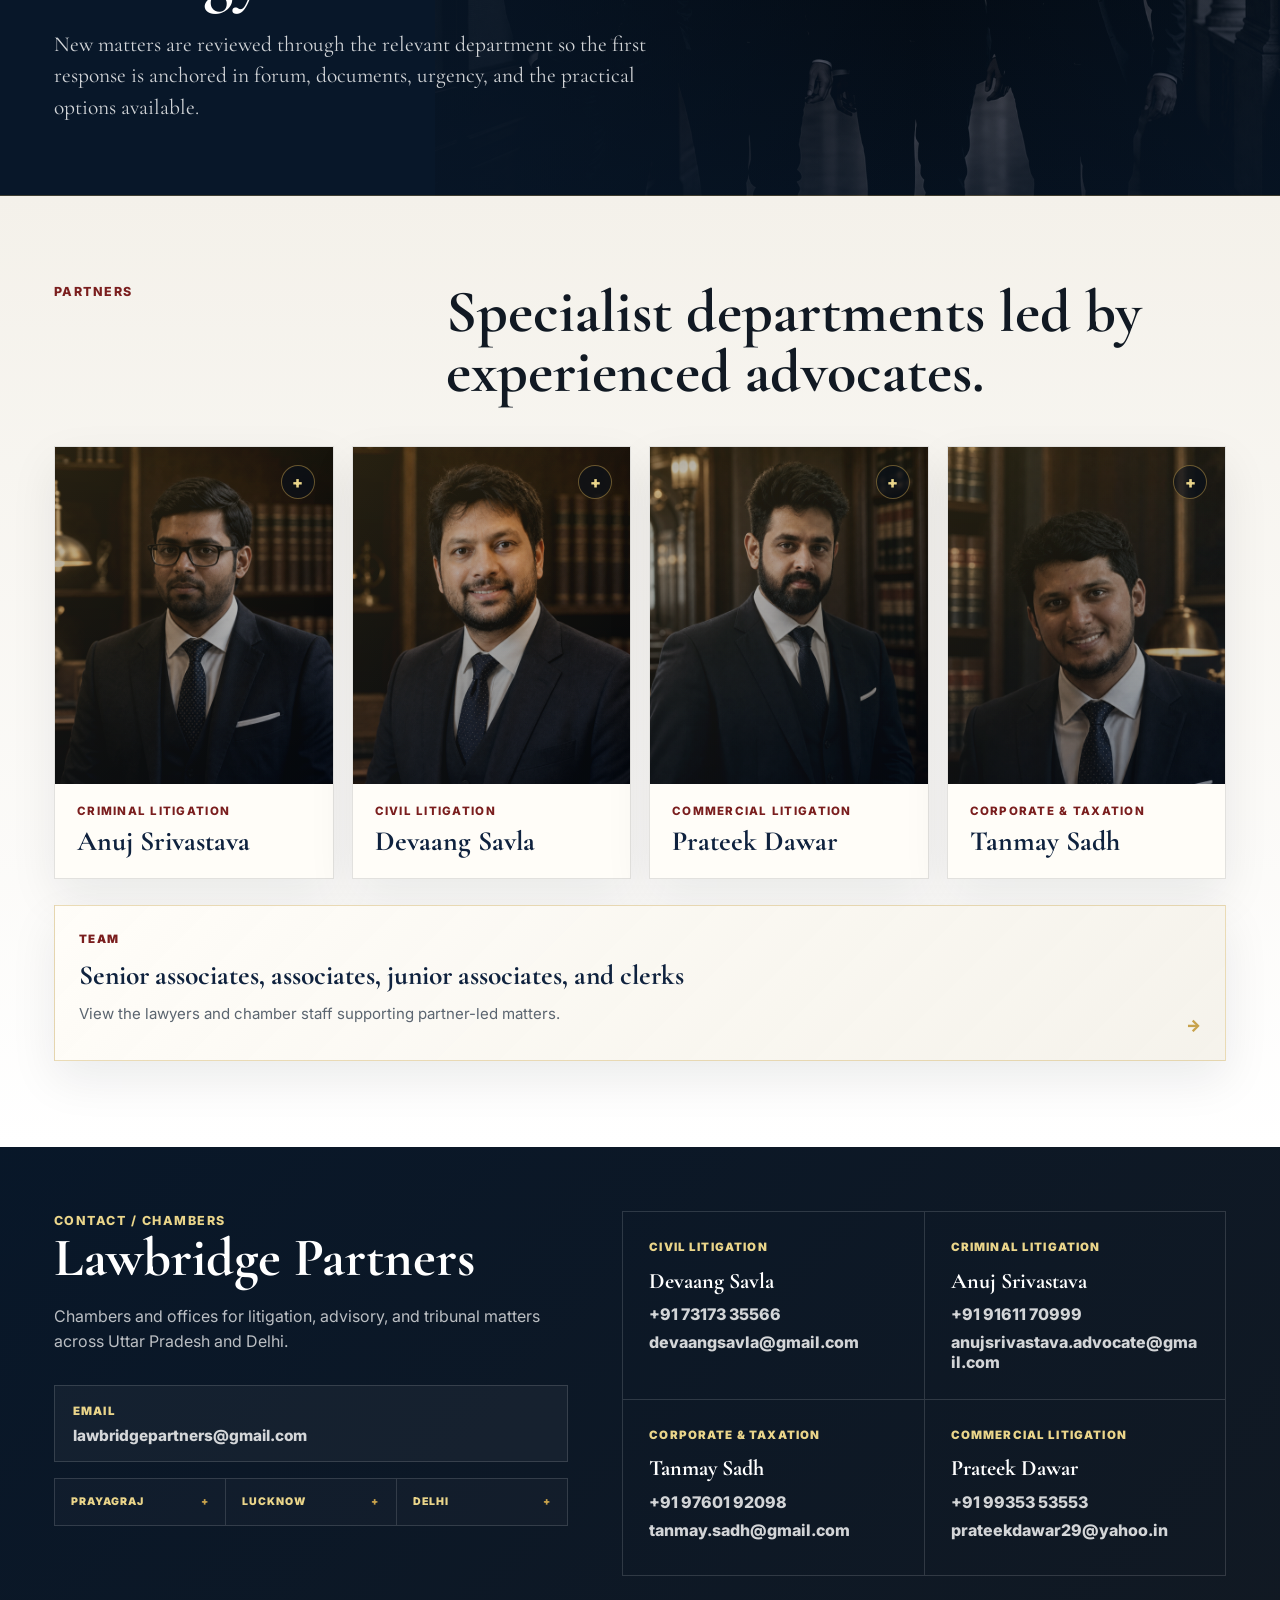
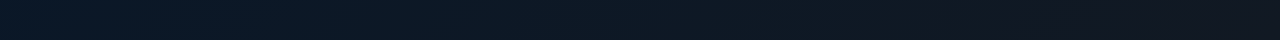
==== commit b7647251: "Add homepage disclaimer gate" ====
--- a/index.html
+++ b/index.html
@@ -15,8 +15,154 @@
       rel="stylesheet"
     >
     <link rel="stylesheet" href="styles.css">
+    <style>
+      .disclaimer-overlay {
+        position: fixed;
+        inset: 0;
+        z-index: 1000;
+        display: grid;
+        place-items: center;
+        padding: 28px;
+        background:
+          linear-gradient(135deg, rgba(8, 23, 41, 0.94), rgba(15, 34, 62, 0.88)),
+          rgba(8, 23, 41, 0.96);
+      }
+
+      .disclaimer-overlay[hidden] {
+        display: none;
+      }
+
+      .disclaimer-dialog {
+        width: min(920px, 100%);
+        max-height: min(86vh, 820px);
+        overflow: auto;
+        padding: clamp(24px, 4vw, 44px);
+        border: 1px solid rgba(200, 162, 75, 0.36);
+        background: var(--paper);
+        box-shadow: 0 30px 90px rgba(0, 0, 0, 0.36);
+      }
+
+      .disclaimer-dialog h2 {
+        margin-bottom: 16px;
+        color: var(--legal-blue);
+        font-size: clamp(2rem, 5vw, 3.6rem);
+      }
+
+      .disclaimer-dialog p,
+      .disclaimer-dialog li {
+        color: #35424f;
+        font-size: 0.98rem;
+        line-height: 1.65;
+      }
+
+      .disclaimer-dialog p {
+        margin-bottom: 18px;
+      }
+
+      .disclaimer-dialog ol {
+        display: grid;
+        gap: 10px;
+        margin: 0 0 26px;
+        padding-left: 22px;
+      }
+
+      .disclaimer-actions {
+        display: flex;
+        flex-wrap: wrap;
+        gap: 12px;
+        justify-content: flex-end;
+        padding-top: 20px;
+        border-top: 1px solid rgba(17, 25, 35, 0.12);
+      }
+
+      .disclaimer-actions button {
+        min-height: 46px;
+        padding: 0 22px;
+        border: 1px solid transparent;
+        font: inherit;
+        font-size: 0.76rem;
+        font-weight: 800;
+        letter-spacing: 0.08em;
+        text-transform: uppercase;
+        cursor: pointer;
+        transition: color 180ms ease, border-color 180ms ease, background 180ms ease, transform 180ms ease;
+      }
+
+      .disclaimer-agree-button {
+        background: linear-gradient(180deg, #d8b75c, var(--brass));
+        color: #111318;
+      }
+
+      .disclaimer-disagree-button {
+        border-color: rgba(15, 34, 62, 0.24);
+        background: transparent;
+        color: var(--legal-blue);
+      }
+
+      .disclaimer-actions button:hover {
+        transform: translateY(-1px);
+      }
+
+      .disclaimer-actions button:focus-visible {
+        outline: 3px solid var(--brass-soft);
+        outline-offset: 4px;
+      }
+
+      body.disclaimer-locked {
+        overflow: hidden;
+      }
+
+      @media (max-width: 640px) {
+        .disclaimer-overlay {
+          padding: 16px;
+        }
+
+        .disclaimer-dialog {
+          max-height: 90vh;
+        }
+
+        .disclaimer-actions {
+          justify-content: stretch;
+        }
+
+        .disclaimer-actions button {
+          flex: 1 1 100%;
+        }
+      }
+    </style>
   </head>
-  <body>
+  <body class="disclaimer-locked">
+    <div
+      class="disclaimer-overlay"
+      id="disclaimer-overlay"
+      role="dialog"
+      aria-modal="true"
+      aria-labelledby="disclaimer-title"
+    >
+      <section class="disclaimer-dialog">
+        <p class="section-label">Website Access Notice</p>
+        <h2 id="disclaimer-title">Disclaimer &amp; Confirmation</h2>
+        <p>
+          Under the rules of the Bar Council of India, Lawbridge Partners (the "Firm")
+          is prohibited from soliciting work or advertising. By clicking "I Agree"
+          below, the user acknowledges that:
+        </p>
+        <ol>
+          <li>There has been no advertisement, personal communication, solicitation, invitation, or inducement of any sort whatsoever from the Firm or any of its members to solicit any work or advertise through this website.</li>
+          <li>The purpose of this website is only to provide information about the Firm, its practice areas, its lawyers, and its professional services.</li>
+          <li>The user wishes to gain more information about the Firm for his/her own information and personal or professional use.</li>
+          <li>The information about the Firm is provided only on the user's specific request, and any information obtained or materials downloaded from this website are accessed completely at the user's own volition.</li>
+          <li>Accessing, receiving, or using this website does not create any lawyer-client relationship between the user and the Firm.</li>
+          <li>This website is not intended to be a source of advertising or solicitation, and its contents should not be construed as legal advice in any manner whatsoever.</li>
+          <li>The Firm is not liable for any consequence of any action taken by the user relying on material or information provided on this website. Where legal assistance is required, the user must seek independent legal advice.</li>
+          <li>The content of this website is the intellectual property of the Firm.</li>
+        </ol>
+        <div class="disclaimer-actions" aria-label="Disclaimer confirmation actions">
+          <button class="disclaimer-disagree-button" type="button" id="disclaimer-disagree-button">I Disagree</button>
+          <button class="disclaimer-agree-button" type="button" id="disclaimer-agree-button">I Agree</button>
+        </div>
+      </section>
+    </div>
     <header class="site-header" aria-label="Primary navigation">
       <a class="brand-link" href="#top" aria-label="Lawbridge Partners home">
         <img src="assets/lawbridge-logo-header.png" alt="Lawbridge Partners" class="brand-logo">
@@ -418,6 +564,51 @@
       </section>
     </main>
     <script>
+      const disclaimerStorageKey = "lawbridge-disclaimer-accepted";
+      const disclaimerOverlay = document.querySelector("#disclaimer-overlay");
+      const disclaimerAgreeButton = document.querySelector("#disclaimer-agree-button");
+      const disclaimerDisagreeButton = document.querySelector("#disclaimer-disagree-button");
+
+      // Reads whether the visitor has already accepted the entry disclaimer.
+      const hasAcceptedDisclaimer = () => {
+        try {
+          return window.localStorage.getItem(disclaimerStorageKey) === "true";
+        } catch {
+          return false;
+        }
+      };
+
+      // Stores the visitor's disclaimer confirmation when browser storage is available.
+      const saveDisclaimerAcceptance = () => {
+        try {
+          window.localStorage.setItem(disclaimerStorageKey, "true");
+        } catch {
+          // The overlay still closes for this visit if storage is blocked.
+        }
+      };
+
+      // Unlocks the homepage after disclaimer confirmation or prior acceptance.
+      const unlockDisclaimerOverlay = () => {
+        document.body.classList.remove("disclaimer-locked");
+
+        if (disclaimerOverlay) {
+          disclaimerOverlay.hidden = true;
+        }
+      };
+
+      if (hasAcceptedDisclaimer()) {
+        unlockDisclaimerOverlay();
+      }
+
+      disclaimerAgreeButton?.addEventListener("click", () => {
+        saveDisclaimerAcceptance();
+        unlockDisclaimerOverlay();
+      });
+
+      disclaimerDisagreeButton?.addEventListener("click", () => {
+        window.location.href = "https://www.google.com";
+      });
+
       const partnerCards = document.querySelectorAll(".partner-card");
 
       partnerCards.forEach((selectedPartnerCard) => {
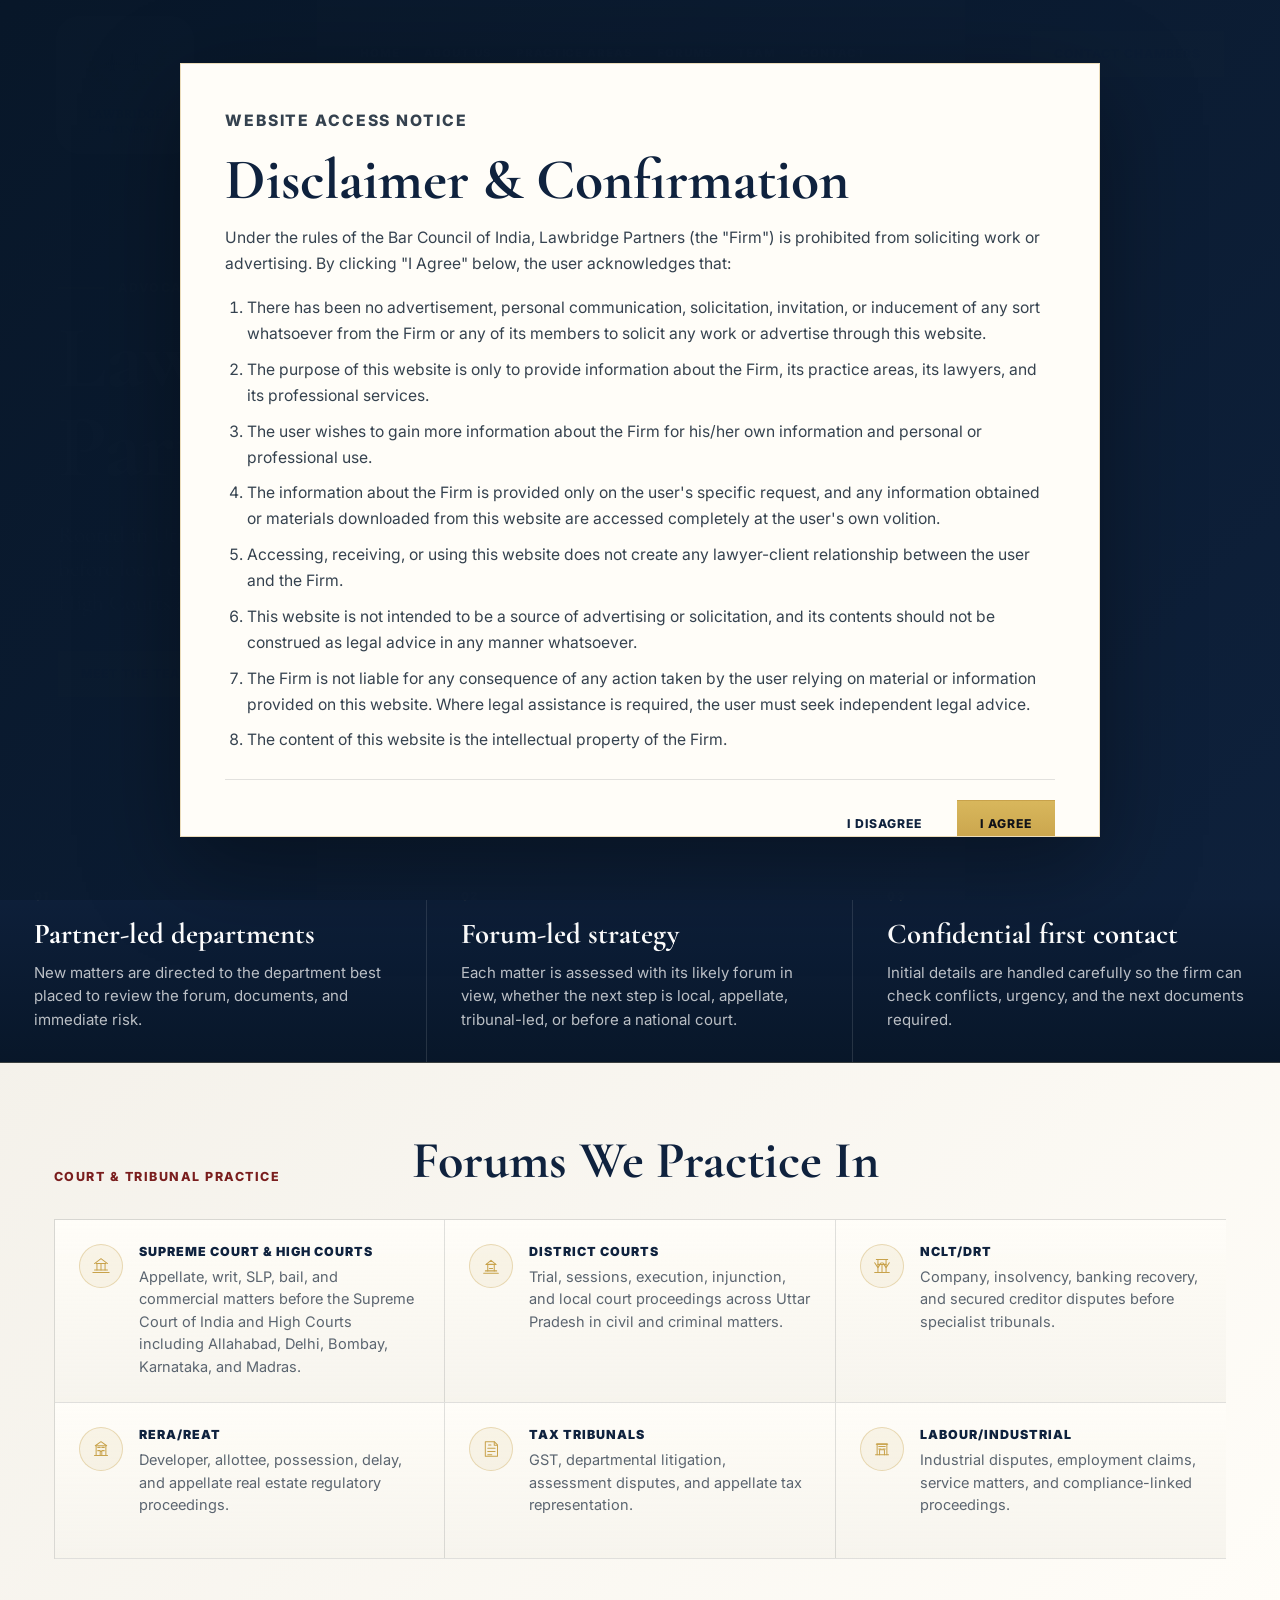
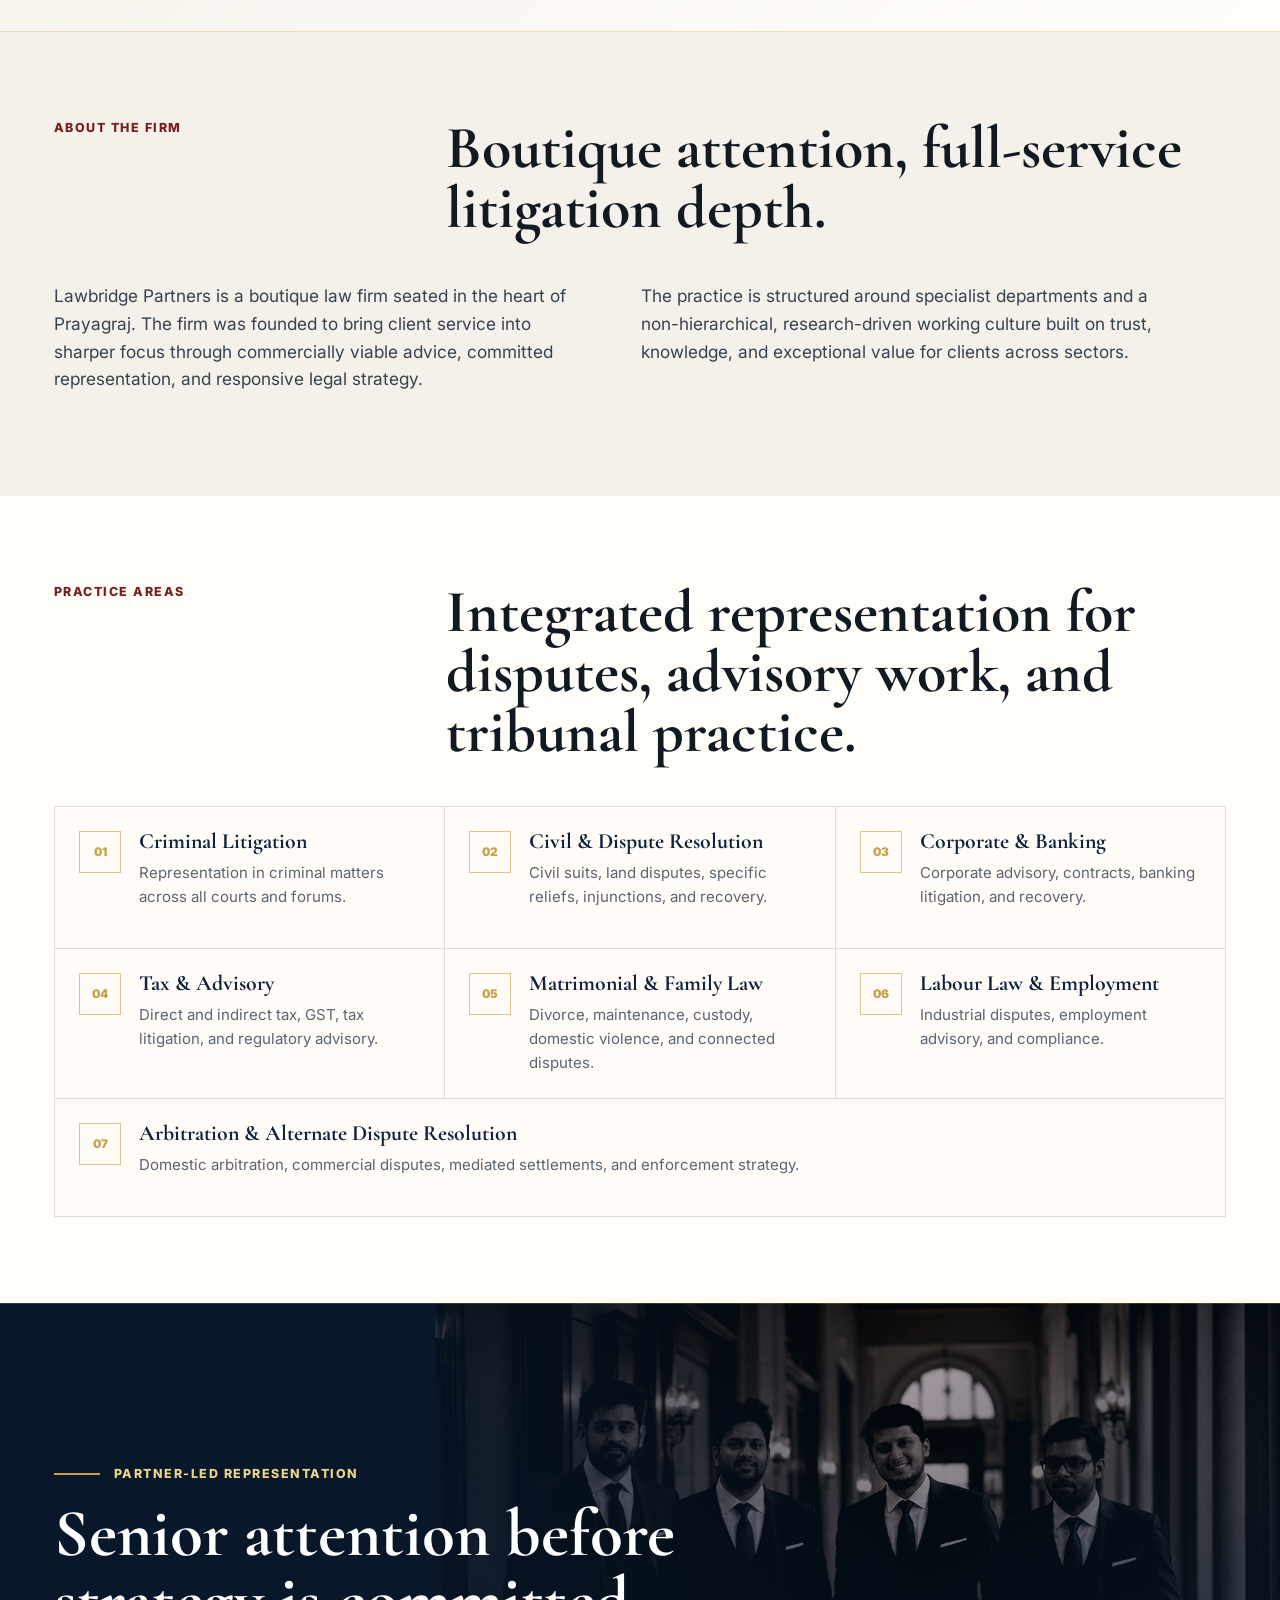
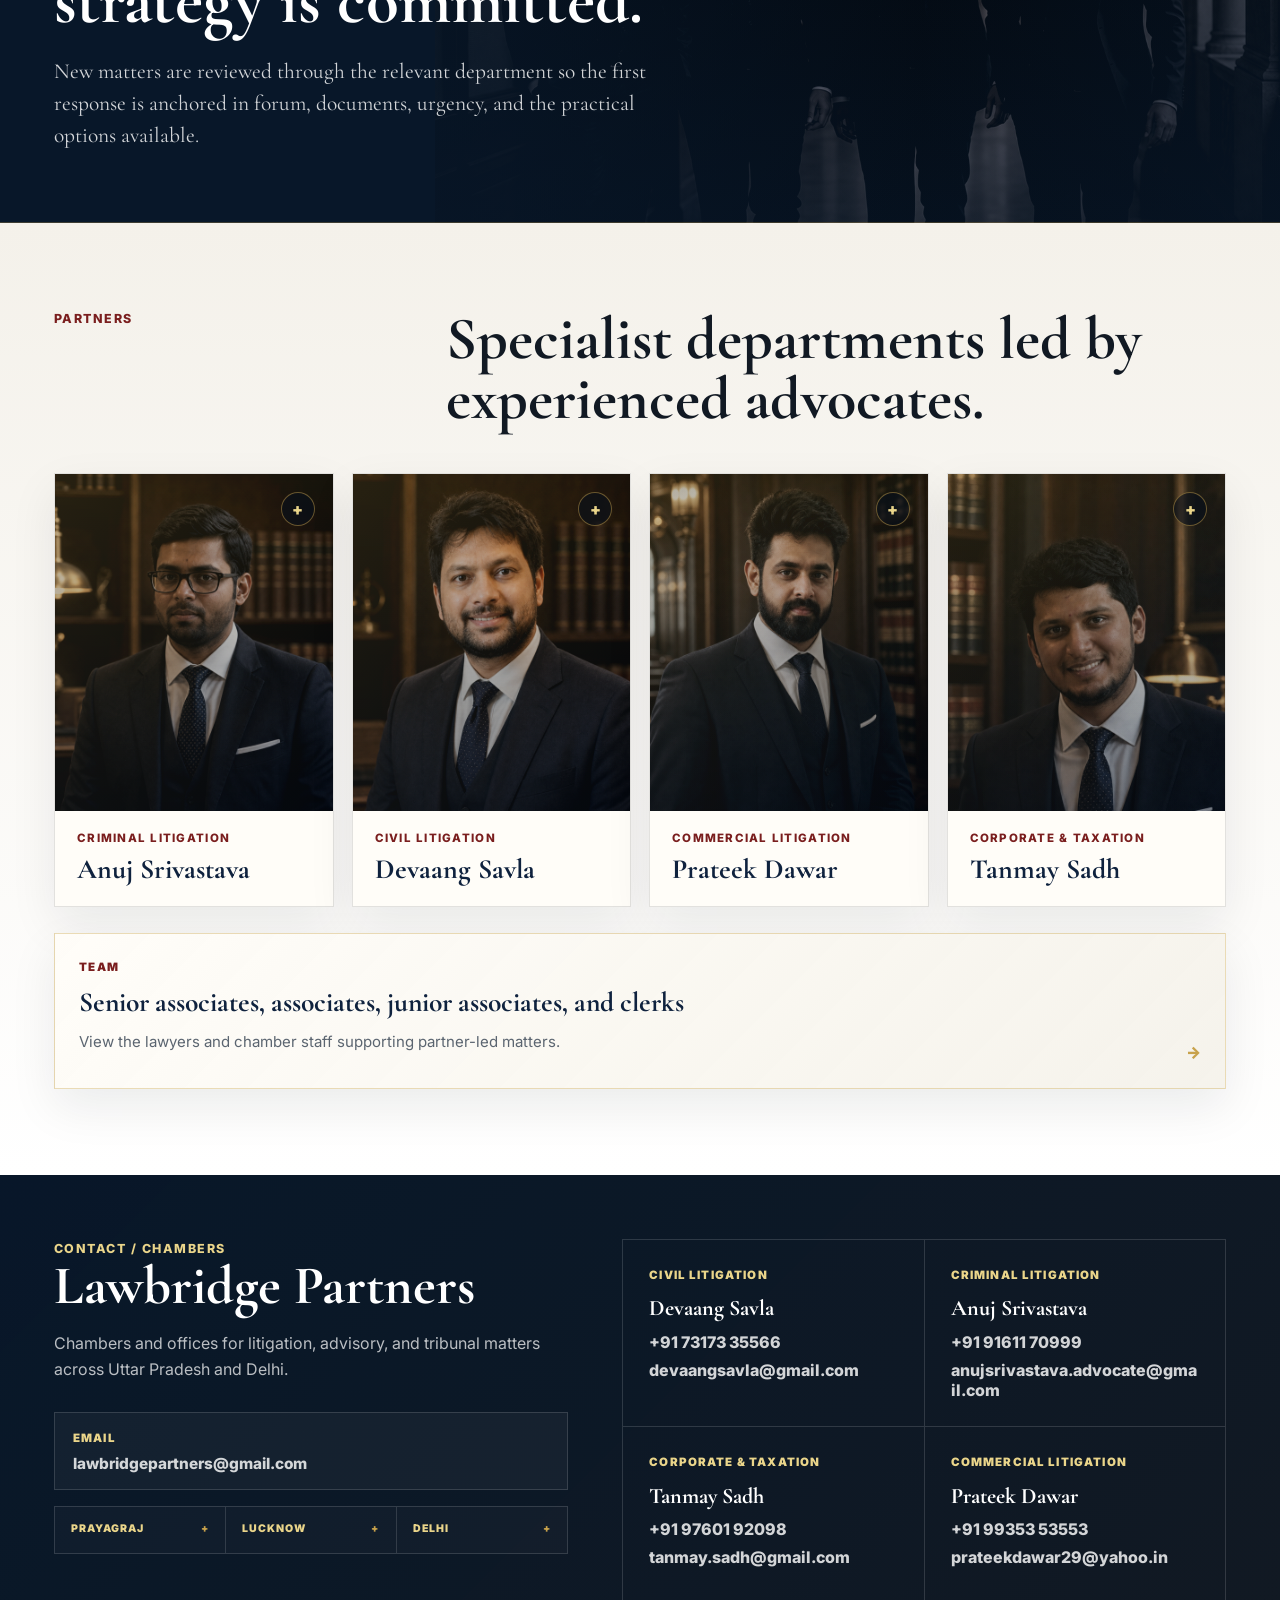
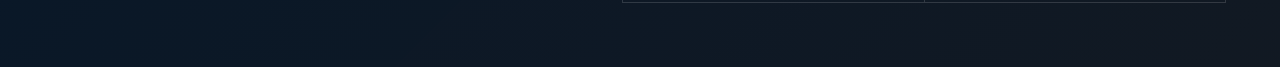
==== commit 453a8d4a: "Clarify Uttar Pradesh and national forum copy" ====
--- a/index.html
+++ b/index.html
@@ -6,7 +6,7 @@
     <title>Lawbridge Partners | Advocates & Consultancy</title>
     <meta
       name="description"
-      content="Lawbridge Partners is a full-service litigation and advisory law firm based in Prayagraj and Lucknow, Uttar Pradesh."
+      content="Lawbridge Partners is a full-service litigation and advisory law firm based in Uttar Pradesh, with practice before courts, tribunals, the Supreme Court of India, and High Courts across India."
     >
     <link rel="preconnect" href="https://fonts.googleapis.com">
     <link rel="preconnect" href="https://fonts.gstatic.com" crossorigin>
@@ -184,8 +184,8 @@
           <p class="hero-label">Advocates & Consultancy</p>
           <h1 id="hero-title">Lawbridge Partners</h1>
           <p class="hero-lede">
-            Full-service litigation and advisory practice across courts, tribunals, and
-            quasi-judicial forums in Uttar Pradesh.
+            Rooted in Uttar Pradesh, with litigation and advisory work before local courts,
+            tribunals, the Supreme Court of India, and High Courts across India.
           </p>
           <div class="hero-actions" aria-label="Primary actions">
             <a class="primary-button" href="#partners">Meet the Team</a>
@@ -207,8 +207,8 @@
         </article>
         <article>
           <span>02</span>
-          <h2>Court and tribunal practice</h2>
-          <p>Litigation and advisory work is assessed with the likely court, tribunal, or authority in view from the first conversation.</p>
+          <h2>Forum-led strategy</h2>
+          <p>Each matter is assessed with its likely forum in view, whether the next step is local, appellate, tribunal-led, or before a national court.</p>
         </article>
         <article>
           <span>03</span>
@@ -233,8 +233,8 @@
               <path d="M42 42V26" />
               <path d="M16 26 32 14l16 12" />
             </svg>
-            <span>High Court</span>
-            <p>Writs, appeals, bail, and civil or criminal proceedings before the Allahabad High Court.</p>
+            <span>Supreme Court &amp; High Courts</span>
+            <p>Appellate, writ, SLP, bail, and commercial matters before the Supreme Court of India and High Courts including Allahabad, Delhi, Bombay, Karnataka, and Madras.</p>
           </li>
           <li>
             <svg class="forum-glyph" viewBox="0 0 64 64" aria-hidden="true" focusable="false">
@@ -247,7 +247,7 @@
               <path d="M28 38h8" />
             </svg>
             <span>District Courts</span>
-            <p>Trial, sessions, execution, injunction, and local court proceedings across civil and criminal matters.</p>
+            <p>Trial, sessions, execution, injunction, and local court proceedings across Uttar Pradesh in civil and criminal matters.</p>
           </li>
           <li>
             <svg class="forum-glyph" viewBox="0 0 64 64" aria-hidden="true" focusable="false">
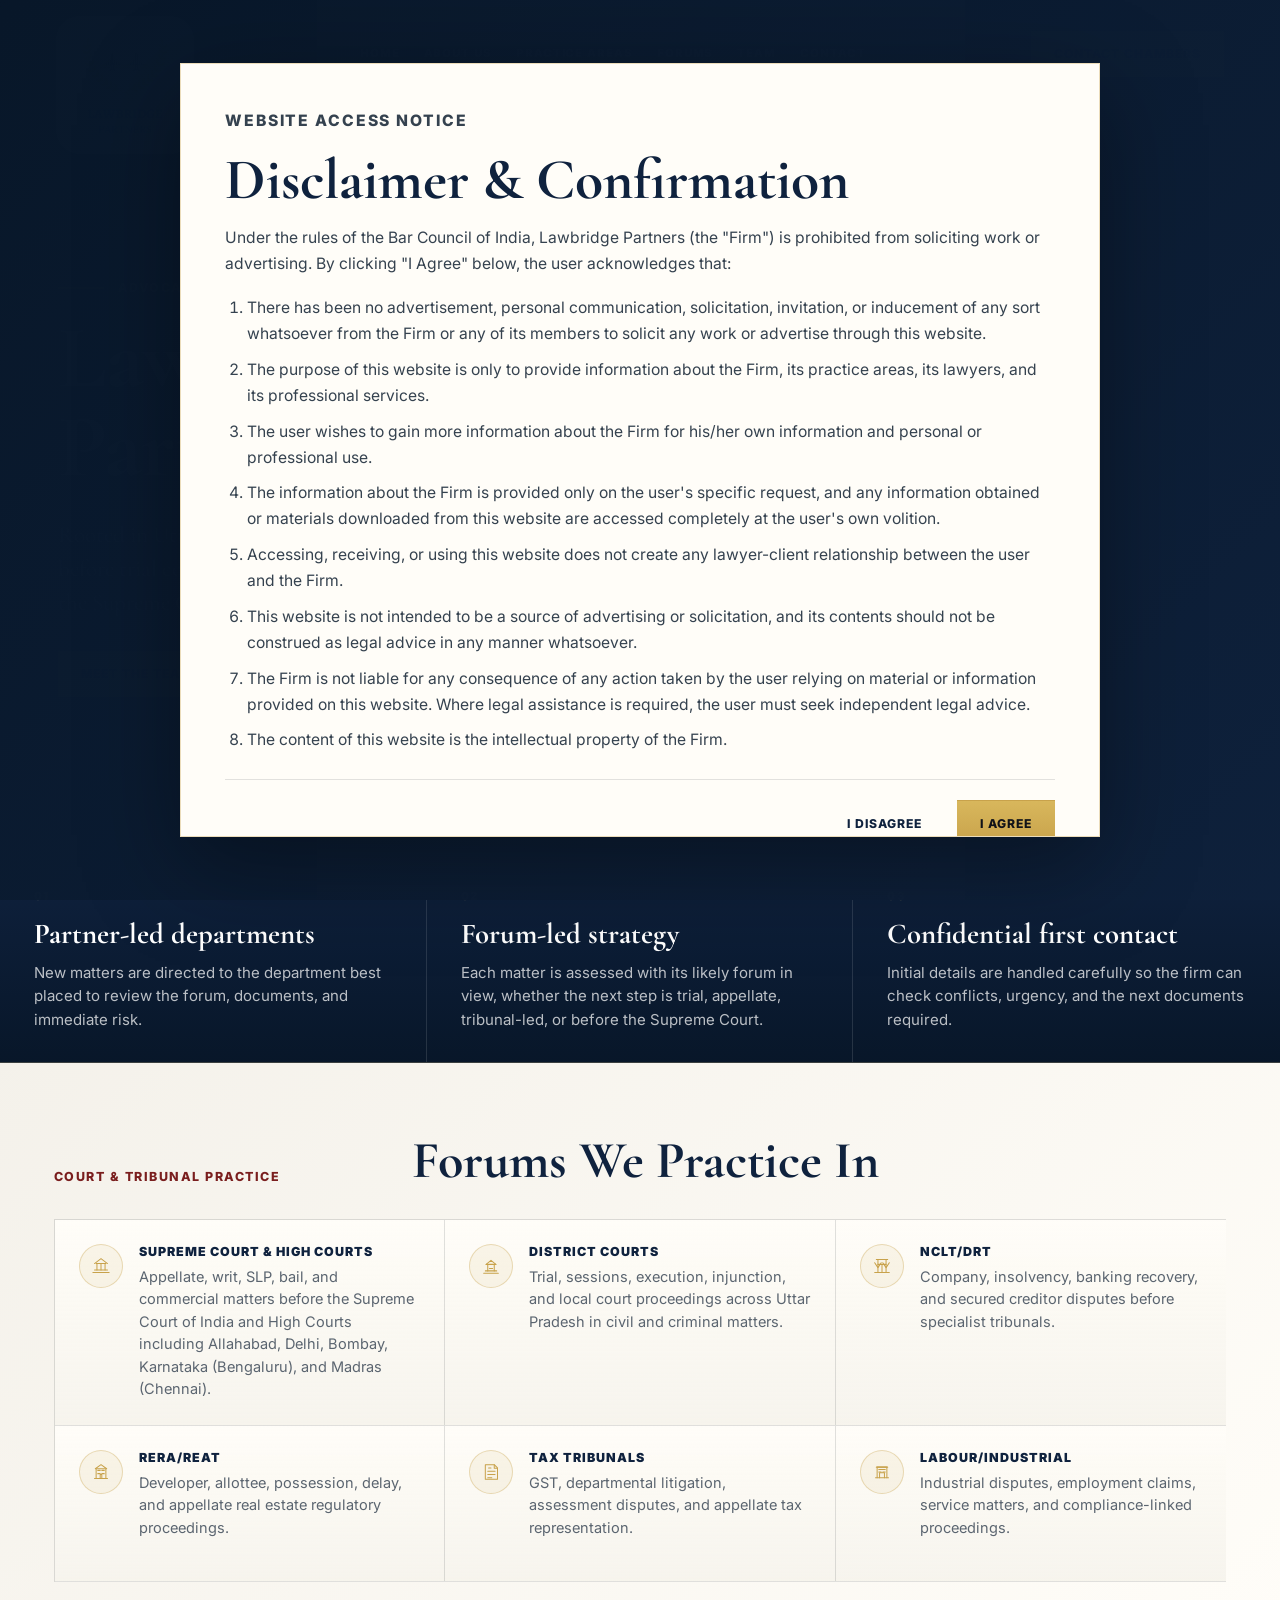
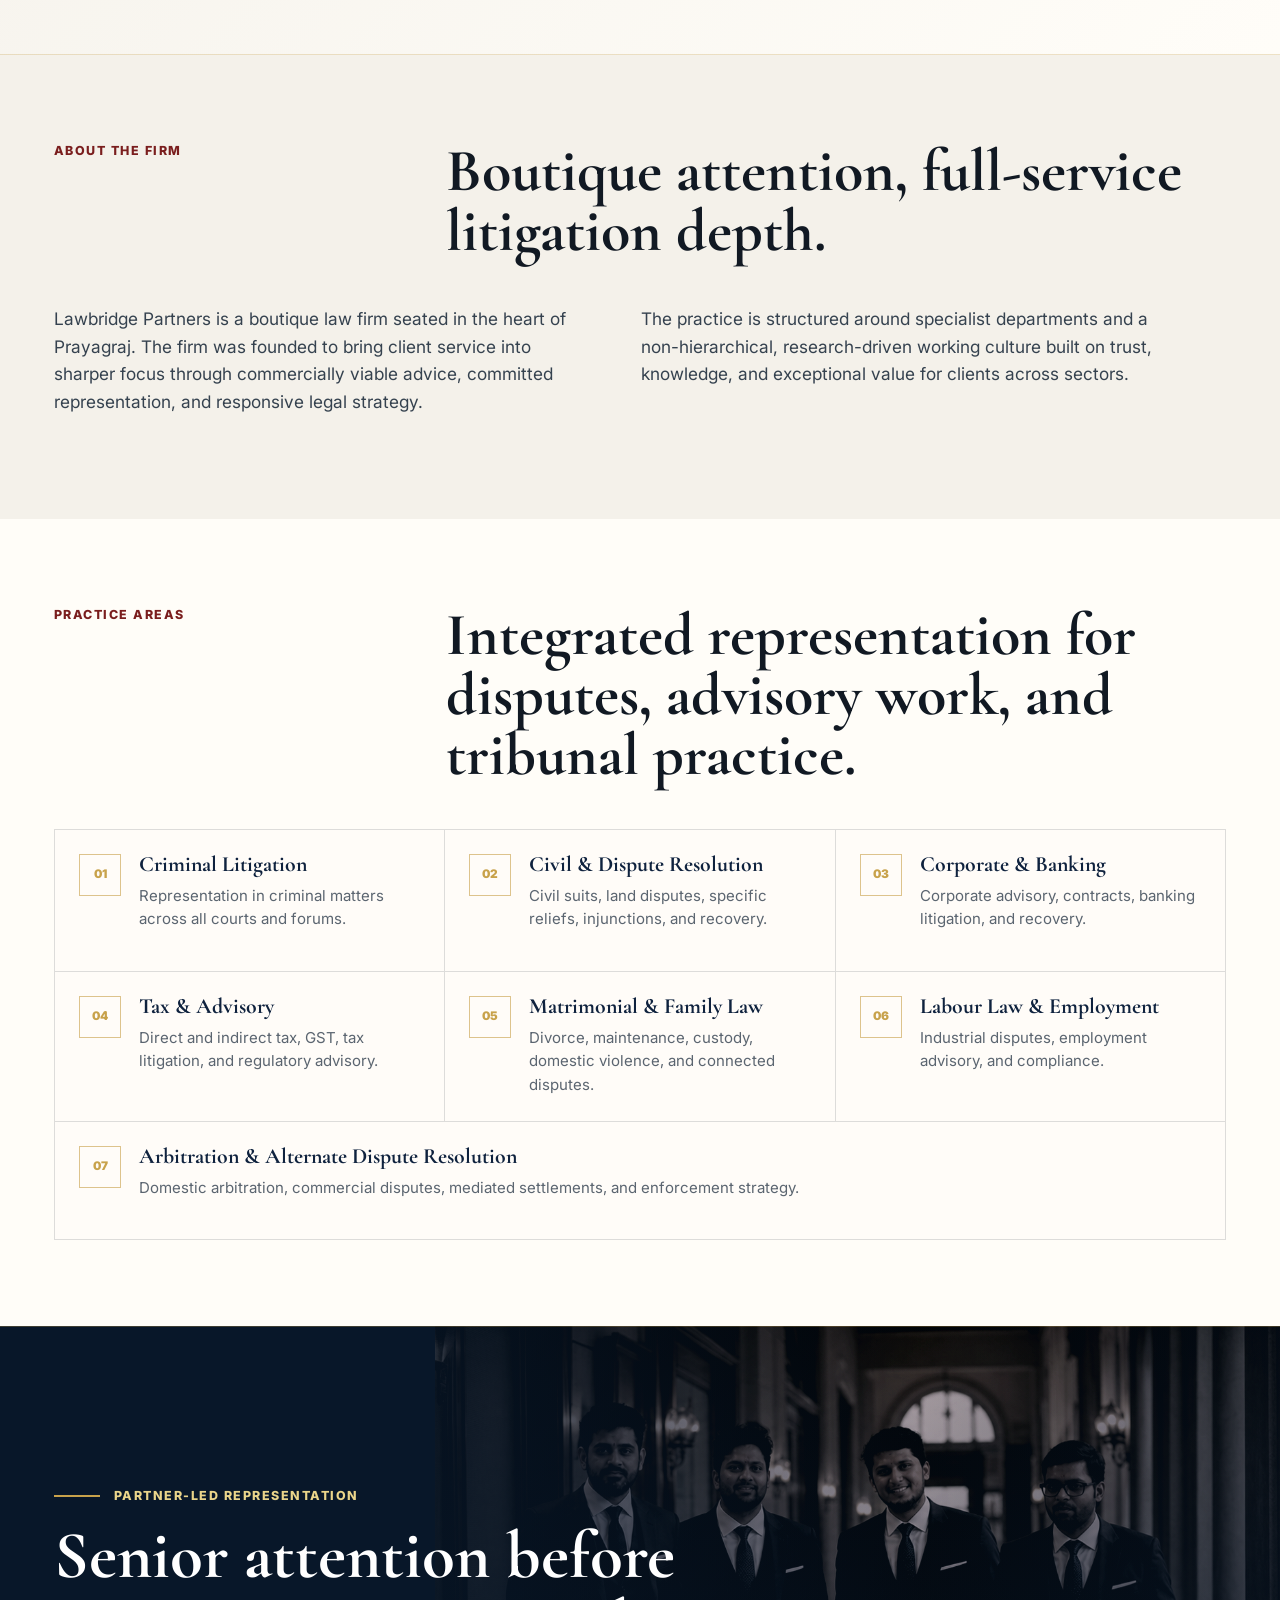
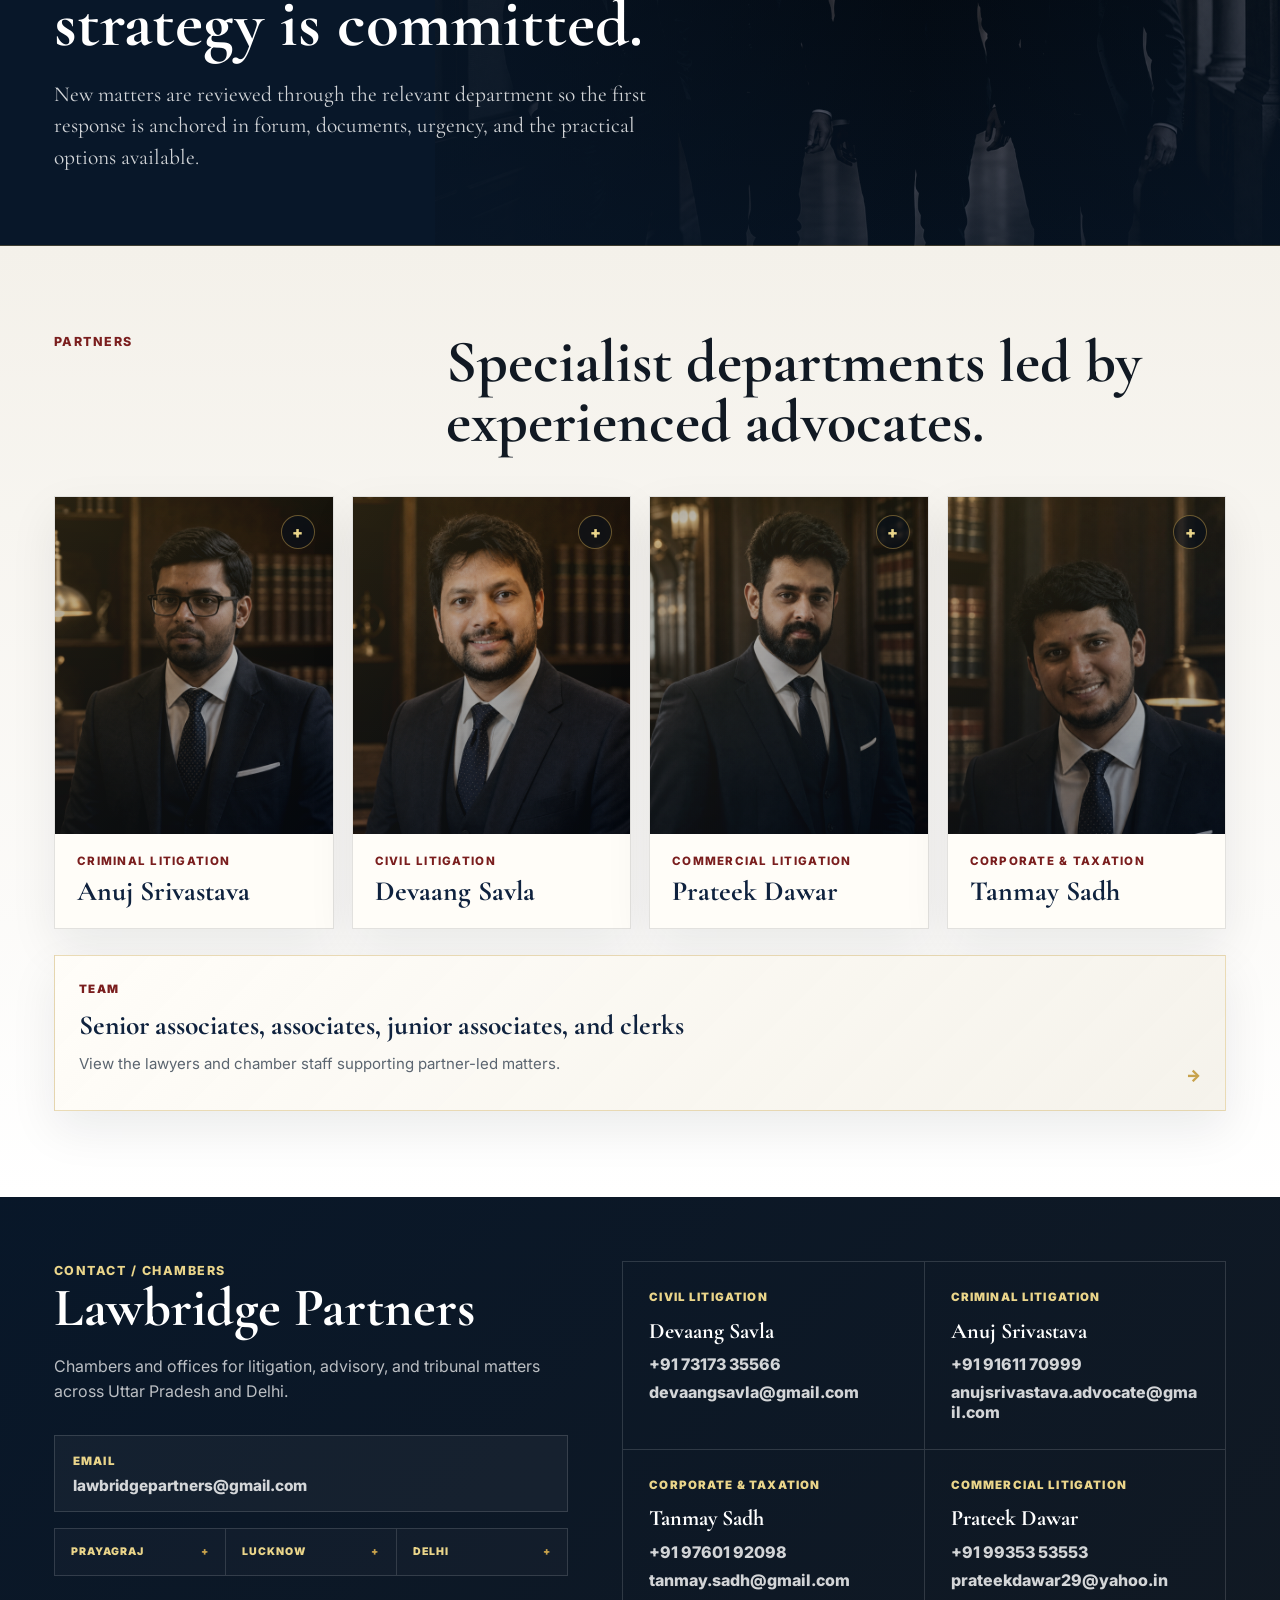
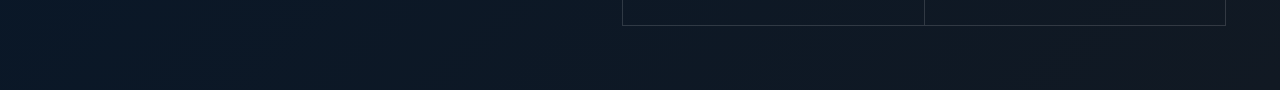
==== commit 1c86444e: "Polish national forum messaging" ====
--- a/index.html
+++ b/index.html
@@ -184,8 +184,8 @@
           <p class="hero-label">Advocates & Consultancy</p>
           <h1 id="hero-title">Lawbridge Partners</h1>
           <p class="hero-lede">
-            Rooted in Uttar Pradesh, with litigation and advisory work before local courts,
-            tribunals, the Supreme Court of India, and High Courts across India.
+            Rooted in Uttar Pradesh, with litigation and advisory work before trial courts,
+            tribunals, High Courts across India, and the Supreme Court of India.
           </p>
           <div class="hero-actions" aria-label="Primary actions">
             <a class="primary-button" href="#partners">Meet the Team</a>
@@ -208,7 +208,7 @@
         <article>
           <span>02</span>
           <h2>Forum-led strategy</h2>
-          <p>Each matter is assessed with its likely forum in view, whether the next step is local, appellate, tribunal-led, or before a national court.</p>
+          <p>Each matter is assessed with its likely forum in view, whether the next step is trial, appellate, tribunal-led, or before the Supreme Court.</p>
         </article>
         <article>
           <span>03</span>
@@ -234,7 +234,7 @@
               <path d="M16 26 32 14l16 12" />
             </svg>
             <span>Supreme Court &amp; High Courts</span>
-            <p>Appellate, writ, SLP, bail, and commercial matters before the Supreme Court of India and High Courts including Allahabad, Delhi, Bombay, Karnataka, and Madras.</p>
+            <p>Appellate, writ, SLP, bail, and commercial matters before the Supreme Court of India and High Courts including Allahabad, Delhi, Bombay, Karnataka (Bengaluru), and Madras (Chennai).</p>
           </li>
           <li>
             <svg class="forum-glyph" viewBox="0 0 64 64" aria-hidden="true" focusable="false">
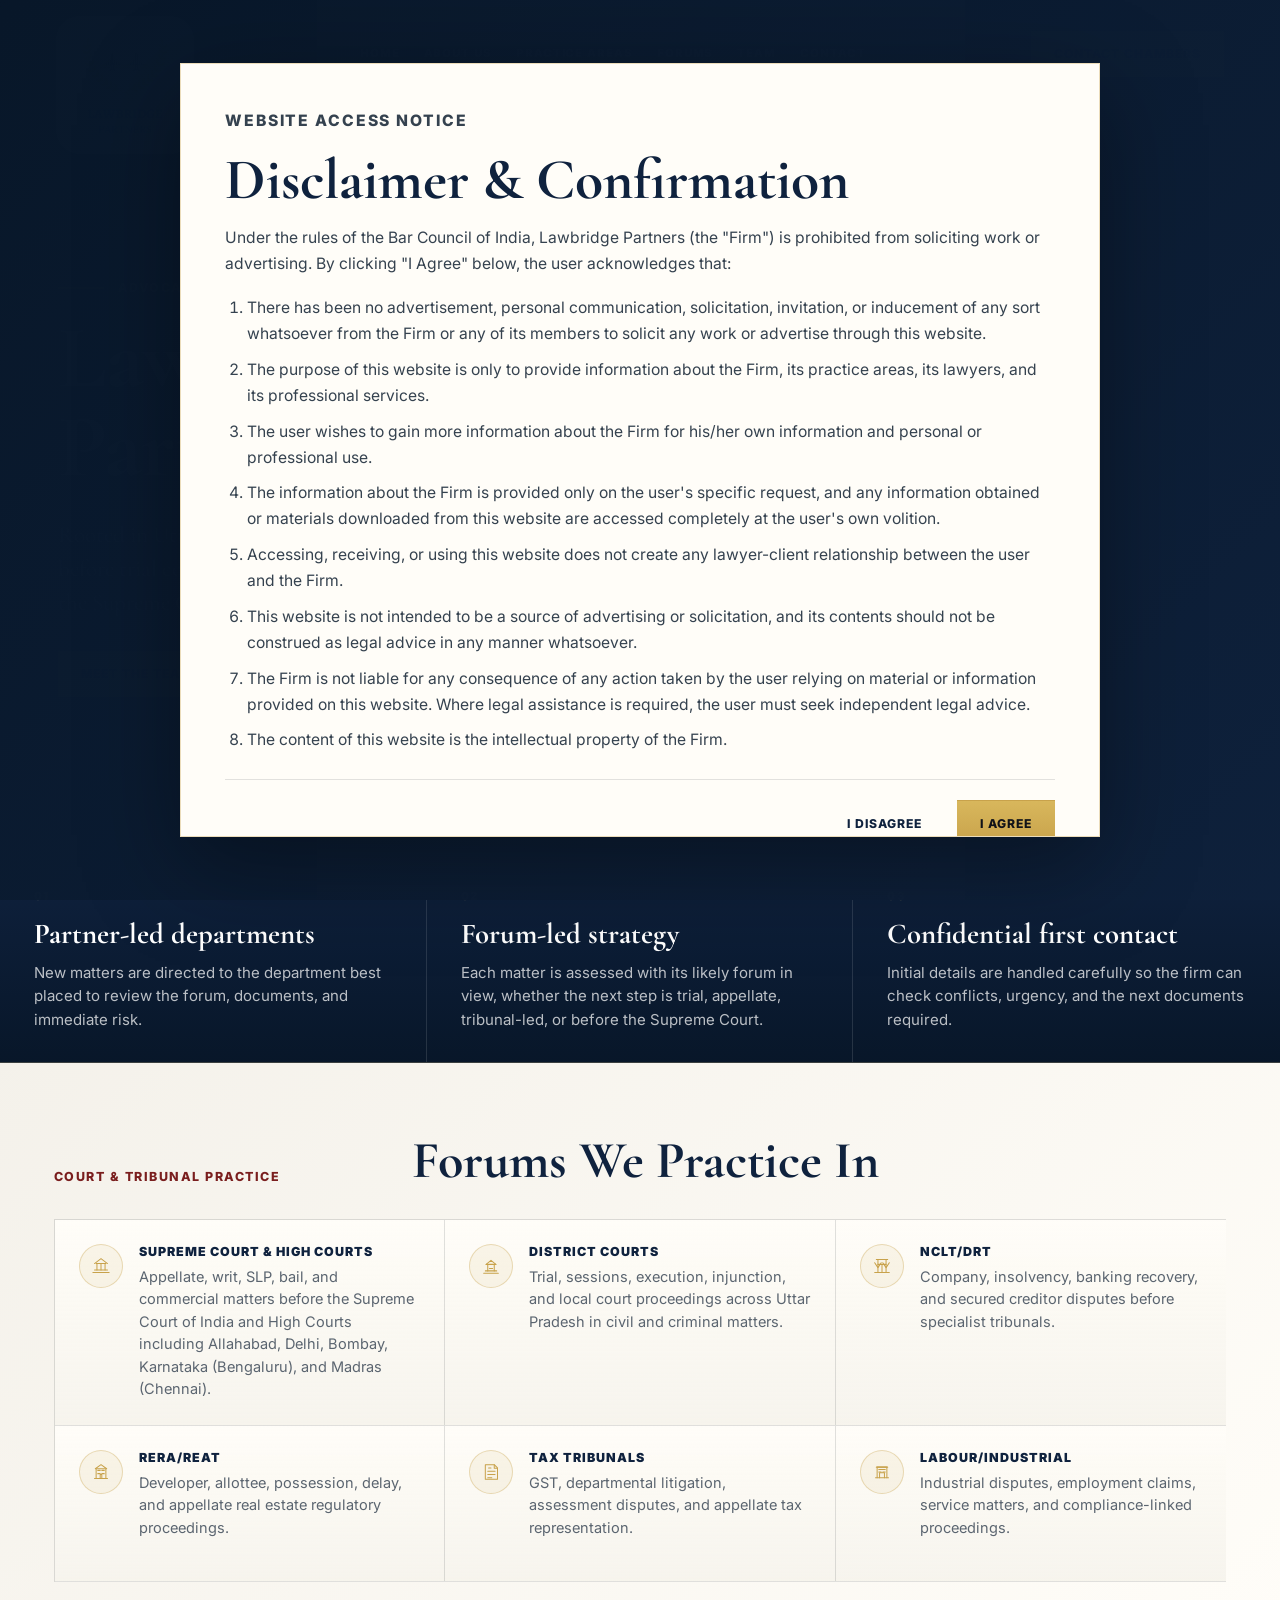
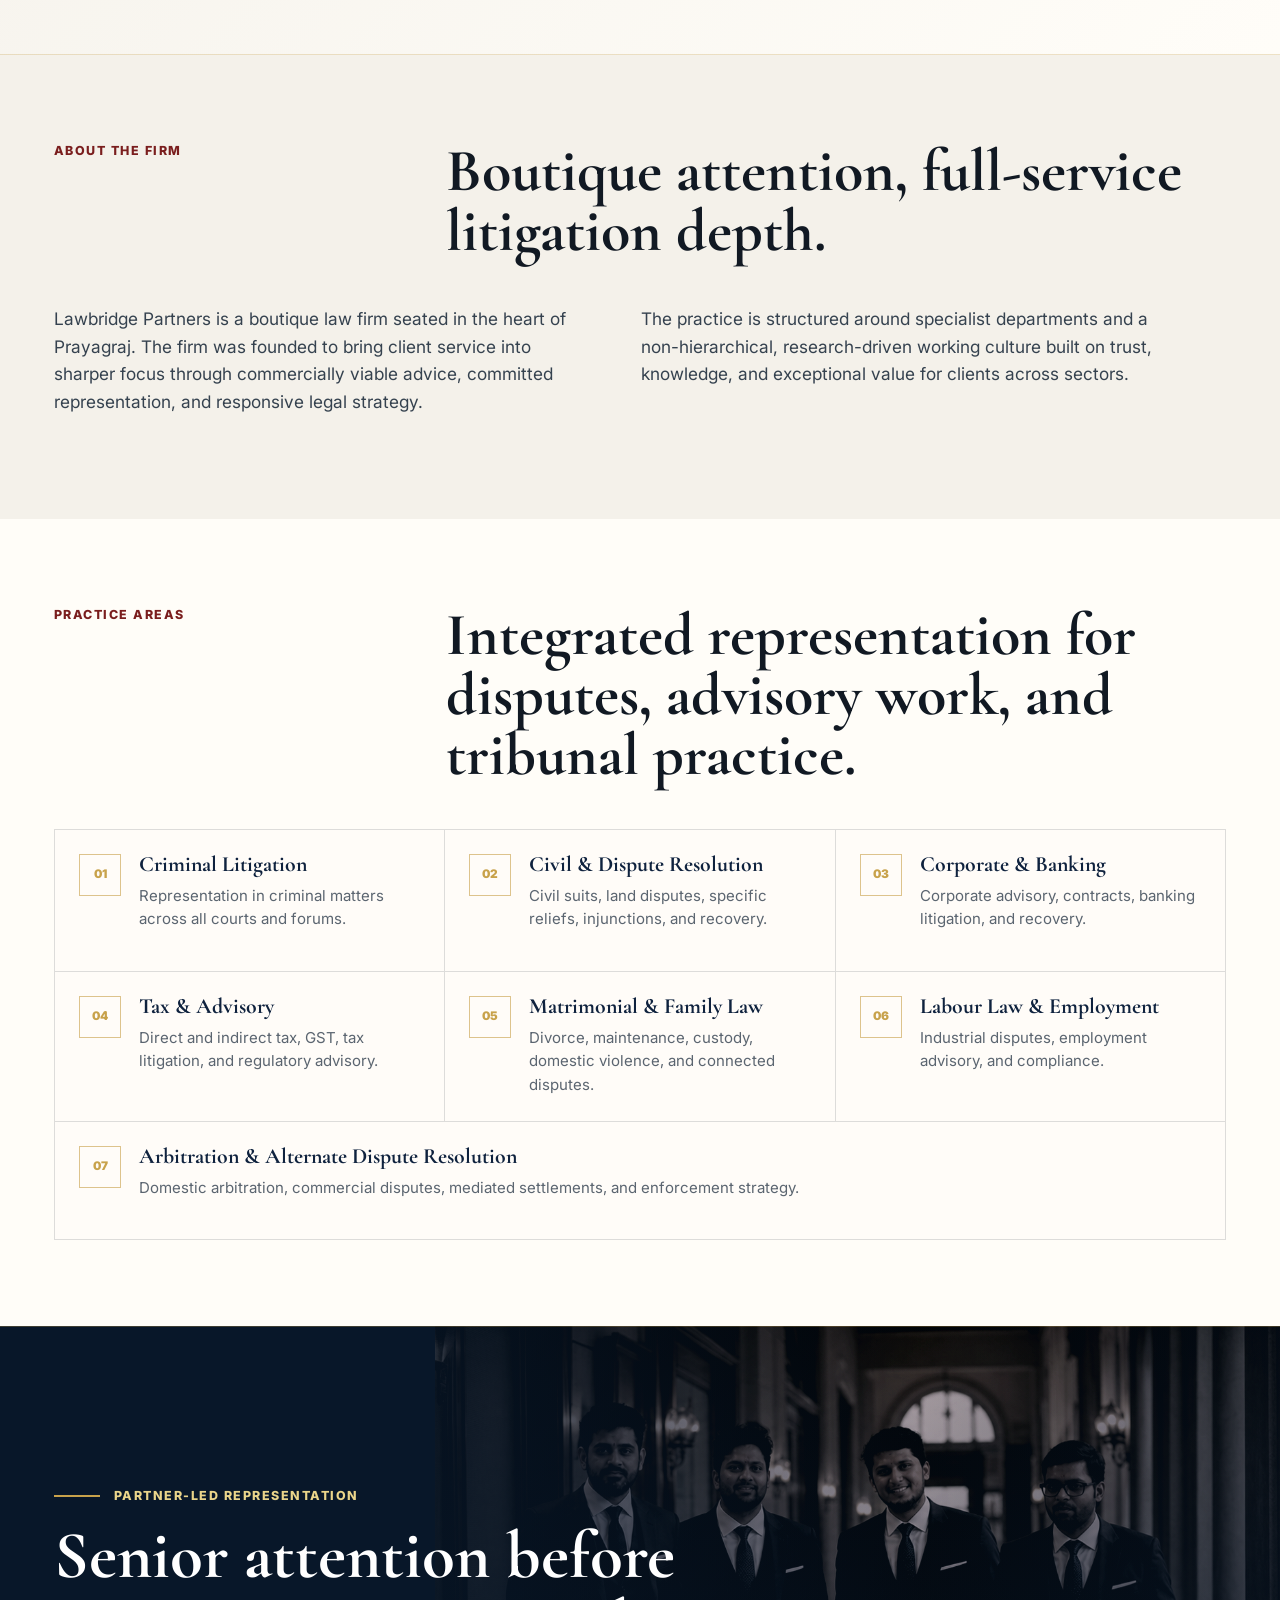
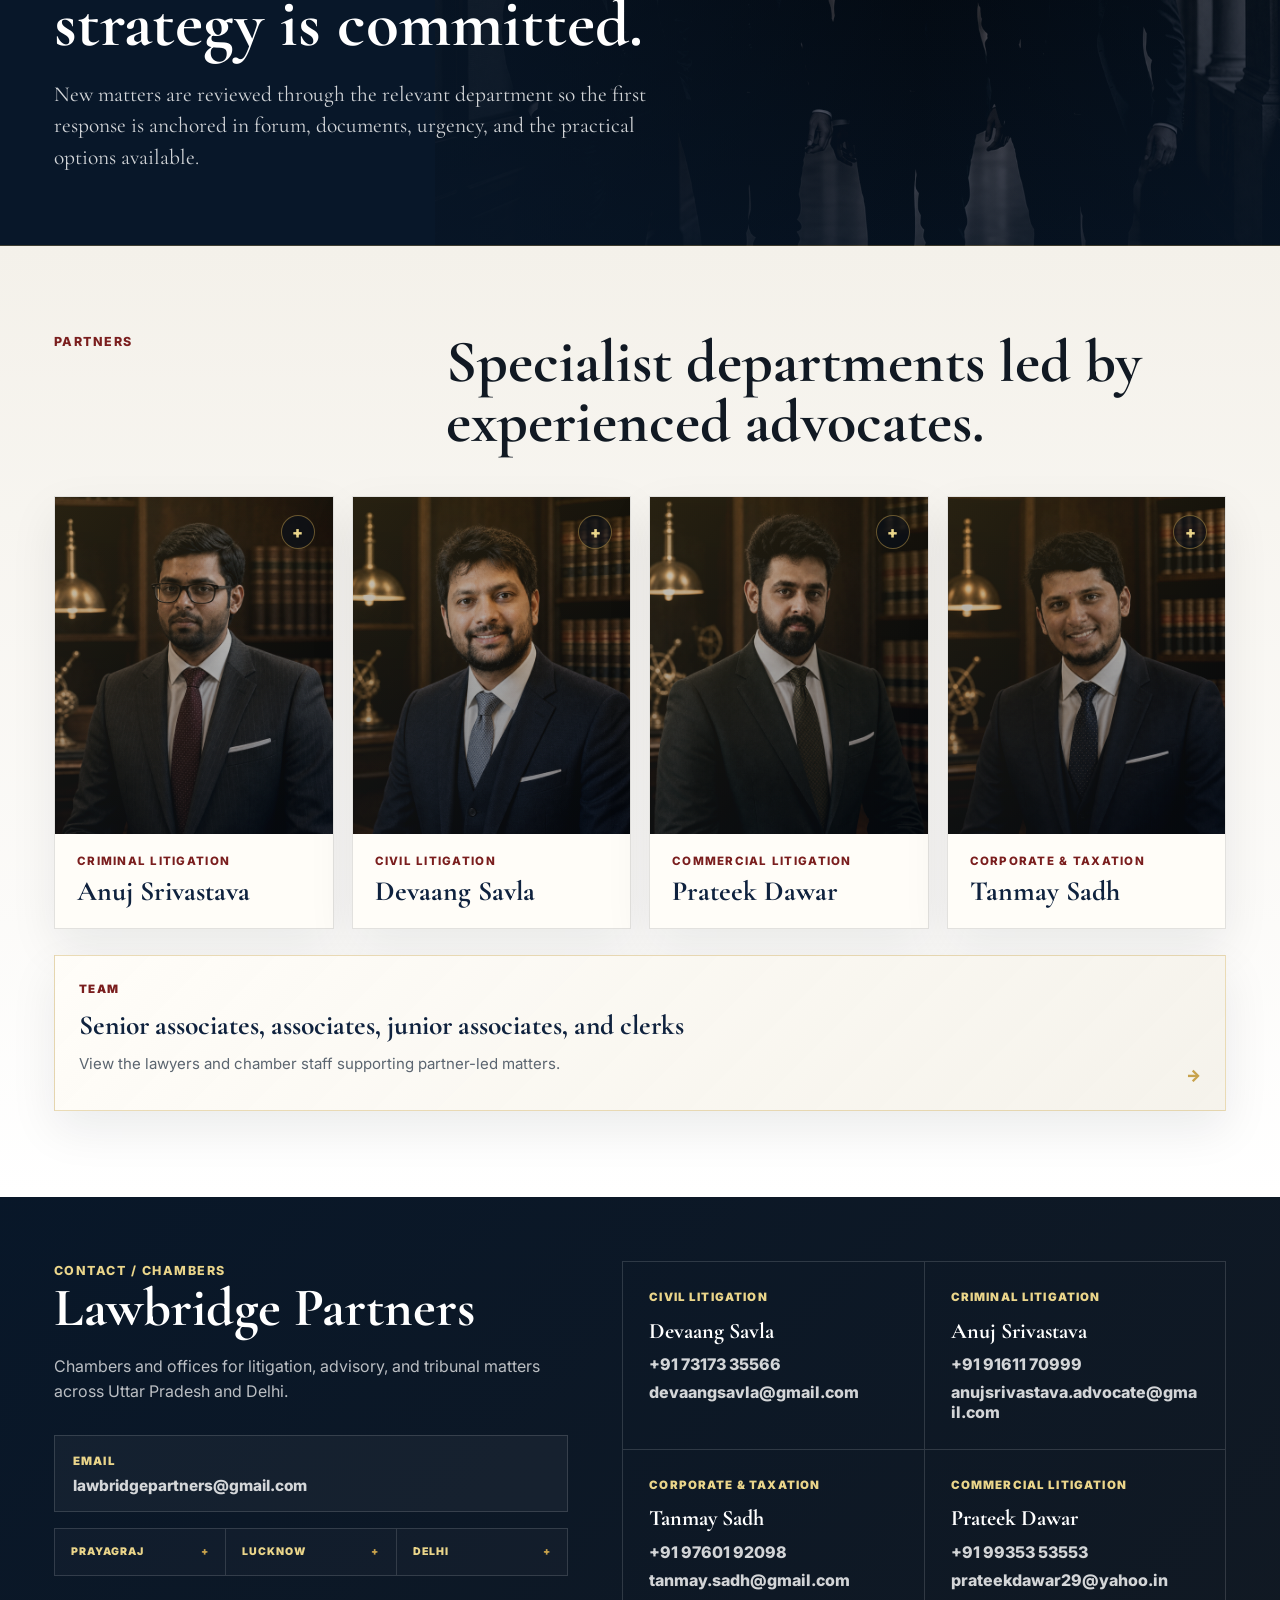
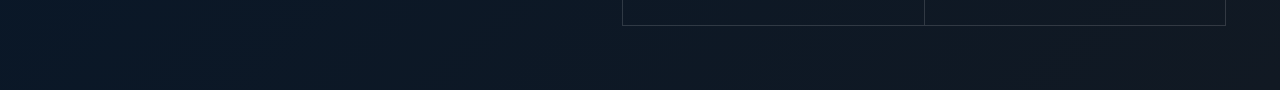
==== commit bb944ef0: "Compact mobile header navigation" ====
--- a/index.html
+++ b/index.html
@@ -175,6 +175,17 @@
         <a href="#partners">Team</a>
         <a href="#contact">Contact</a>
       </nav>
+      <details class="mobile-menu">
+        <summary>Menu</summary>
+        <nav class="mobile-navigation" aria-label="Mobile menu">
+          <a href="#top" aria-current="page">Home</a>
+          <a href="#about">About Us</a>
+          <a href="#practice">Practice Areas</a>
+          <a href="#forums">Forums</a>
+          <a href="#partners">Team</a>
+          <a href="#contact">Contact</a>
+        </nav>
+      </details>
       <a class="header-action" href="#contact">Contact Chambers</a>
     </header>
 
--- a/styles.css
+++ b/styles.css
@@ -137,6 +137,18 @@
   color: var(--white);
 }
 
+.mobile-menu {
+  display: none;
+}
+
+.mobile-menu summary {
+  list-style: none;
+}
+
+.mobile-menu summary::-webkit-details-marker {
+  display: none;
+}
+
 .header-action,
 .primary-button,
 .secondary-button,
@@ -934,7 +946,7 @@
   grid-template-areas:
     "senior associates"
     "junior associates"
-    "clerks associates";
+    "junior clerks";
   grid-template-columns: minmax(240px, 0.42fr) minmax(0, 0.58fr);
 }
 
@@ -963,6 +975,11 @@
   grid-area: clerks;
   min-height: 148px;
   background: rgba(250, 247, 240, 0.78);
+}
+
+.team-directory-relationships {
+  display: grid;
+  grid-template-columns: repeat(2, minmax(0, 1fr));
 }
 
 .team-group span {
@@ -1310,48 +1327,92 @@
   #team,
   #contact,
   #top {
-    scroll-margin-top: 154px;
+    scroll-margin-top: 90px;
   }
 
   .site-header {
-    grid-template-columns: minmax(0, 1fr);
-    gap: 8px;
-    min-height: 126px;
-    padding: 8px 18px 12px;
+    grid-template-columns: auto auto;
+    justify-content: space-between;
+    gap: 16px;
+    min-height: 82px;
+    padding: 8px 18px;
   }
 
   .brand-link {
     justify-content: center;
-    width: 112px;
-    height: 112px;
-    min-height: 112px;
-    margin: 0 auto 8px;
-    border-radius: 20px;
+    width: 72px;
+    height: 72px;
+    min-height: 72px;
+    margin: 0;
+    border-radius: 16px;
   }
 
   .brand-logo {
-    width: 96px;
-    height: 96px;
+    width: 62px;
+    height: 62px;
     margin: 0;
   }
 
   .site-navigation {
-    display: grid;
-    grid-template-columns: repeat(2, minmax(0, 1fr));
-    justify-content: stretch;
-    gap: 0 6px;
-    width: 100%;
-    font-size: 0.66rem;
-  }
-
-  .site-navigation a {
+    display: none;
+  }
+
+  .mobile-menu {
+    position: relative;
+    z-index: 4;
+    display: block;
+    justify-self: end;
+  }
+
+  .mobile-menu summary {
+    display: inline-flex;
+    align-items: center;
     justify-content: center;
     min-height: 42px;
-    text-align: center;
+    padding: 0 18px;
+    border: 1px solid rgba(200, 162, 75, 0.48);
+    color: var(--brass-soft);
+    font-size: 0.7rem;
+    font-weight: 900;
+    letter-spacing: 0.12em;
+    text-transform: uppercase;
+  }
+
+  .mobile-navigation {
+    position: absolute;
+    top: calc(100% + 12px);
+    right: 0;
+    display: grid;
+    width: min(78vw, 260px);
+    padding: 10px;
+    border: 1px solid rgba(200, 162, 75, 0.28);
+    background: rgba(8, 23, 41, 0.98);
+    box-shadow: 0 22px 44px rgba(8, 23, 41, 0.32);
+  }
+
+  .mobile-navigation a {
+    display: flex;
+    align-items: center;
+    min-height: 42px;
+    padding: 0 12px;
+    border-bottom: 1px solid rgba(255, 255, 255, 0.08);
+    color: rgba(255, 255, 255, 0.9);
+    font-size: 0.72rem;
+    font-weight: 900;
+    letter-spacing: 0.08em;
+    text-transform: uppercase;
+  }
+
+  .mobile-navigation a:last-child {
+    border-bottom: 0;
+  }
+
+  .mobile-navigation a[aria-current="page"] {
+    color: var(--brass-soft);
   }
 
   .hero-section {
-    min-height: calc(100svh - 220px);
+    min-height: calc(100svh - 92px);
     padding: 72px 24px 62px;
   }
 
@@ -1501,6 +1562,7 @@
   }
 
   .team-directory-lower,
+  .team-directory-relationships,
   .team-group-associates ul,
   .team-group-partners ul {
     grid-template-columns: minmax(0, 1fr);
@@ -1541,12 +1603,6 @@
 }
 
 @media (max-width: 420px) {
-  .site-navigation {
-    grid-template-columns: repeat(2, minmax(0, 1fr));
-    gap: 0 4px;
-    font-size: 0.56rem;
-  }
-
   .hero-copy {
     max-width: 100%;
   }
@@ -1564,11 +1620,6 @@
 }
 
 @media (max-width: 560px) {
-  .site-navigation {
-    grid-template-columns: minmax(0, 1fr);
-    overflow: clip;
-  }
-
   .hero-copy {
     width: 100%;
     max-width: 320px;
